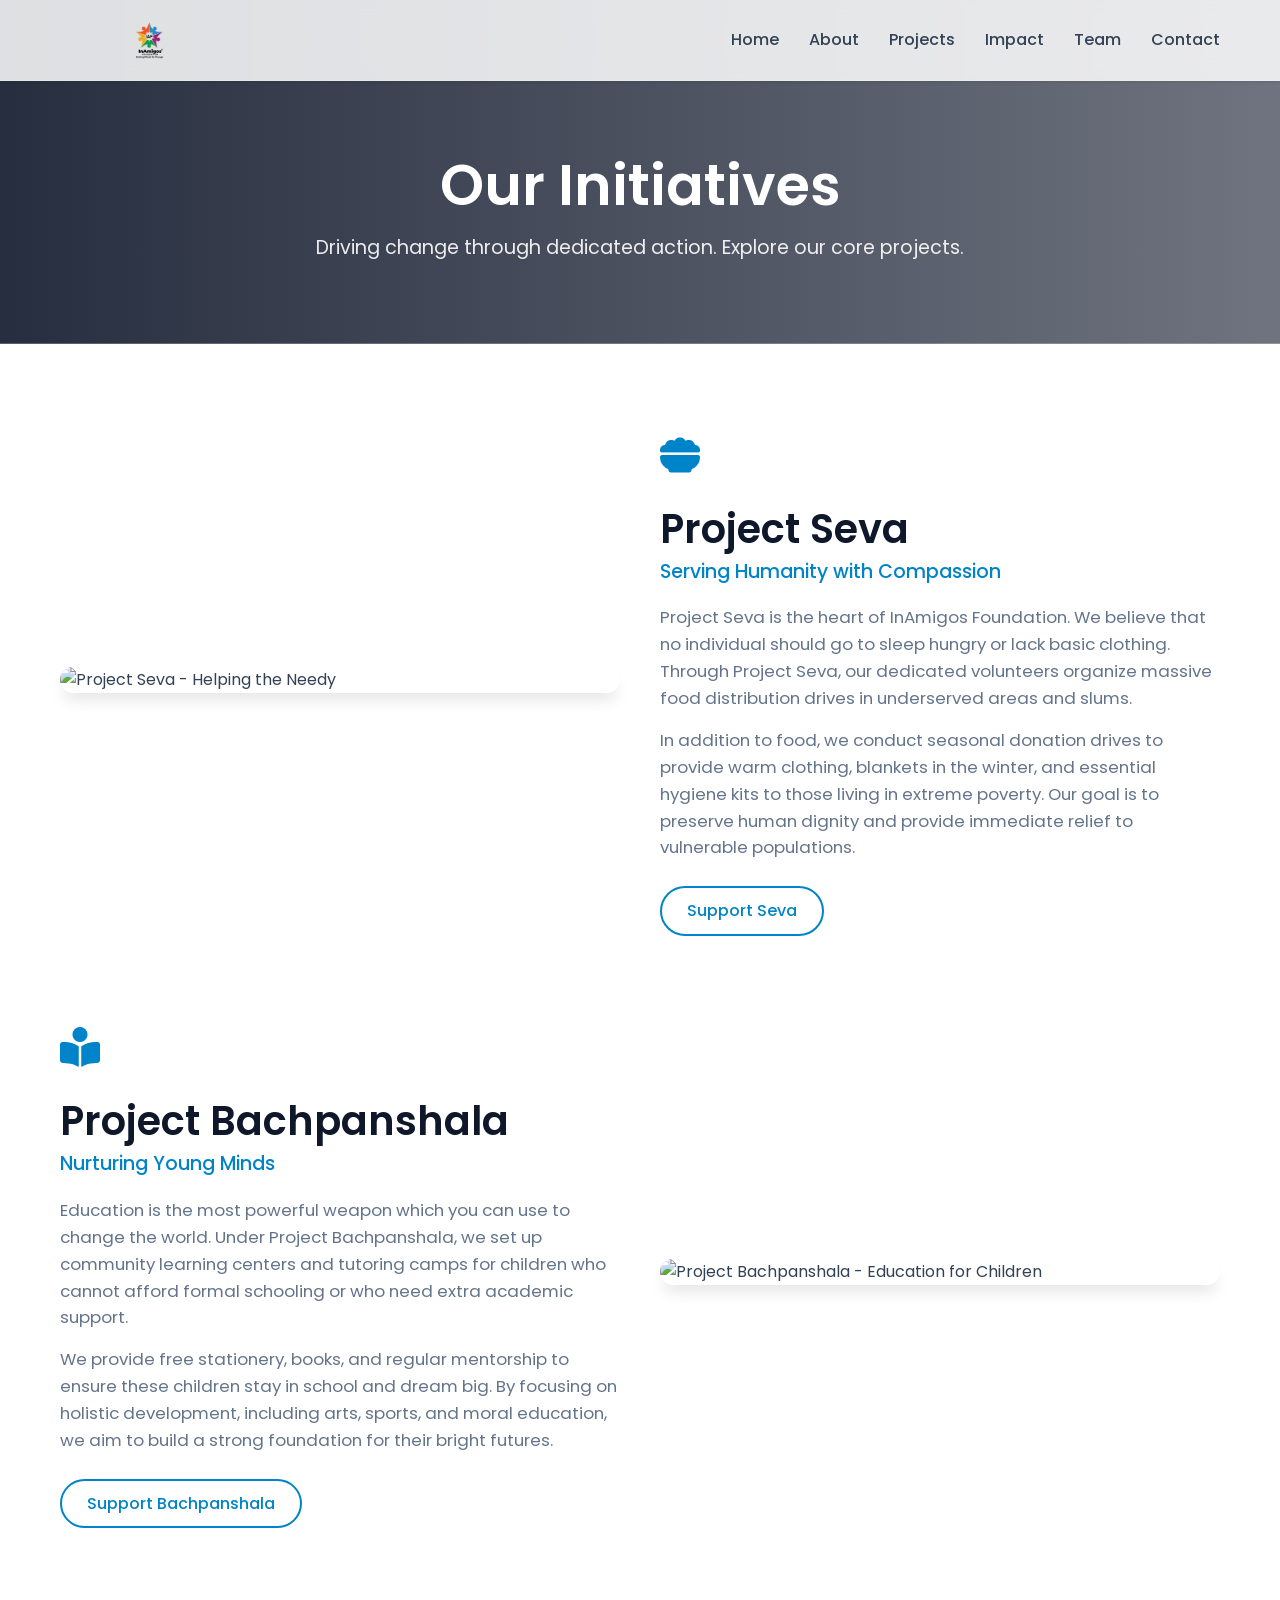
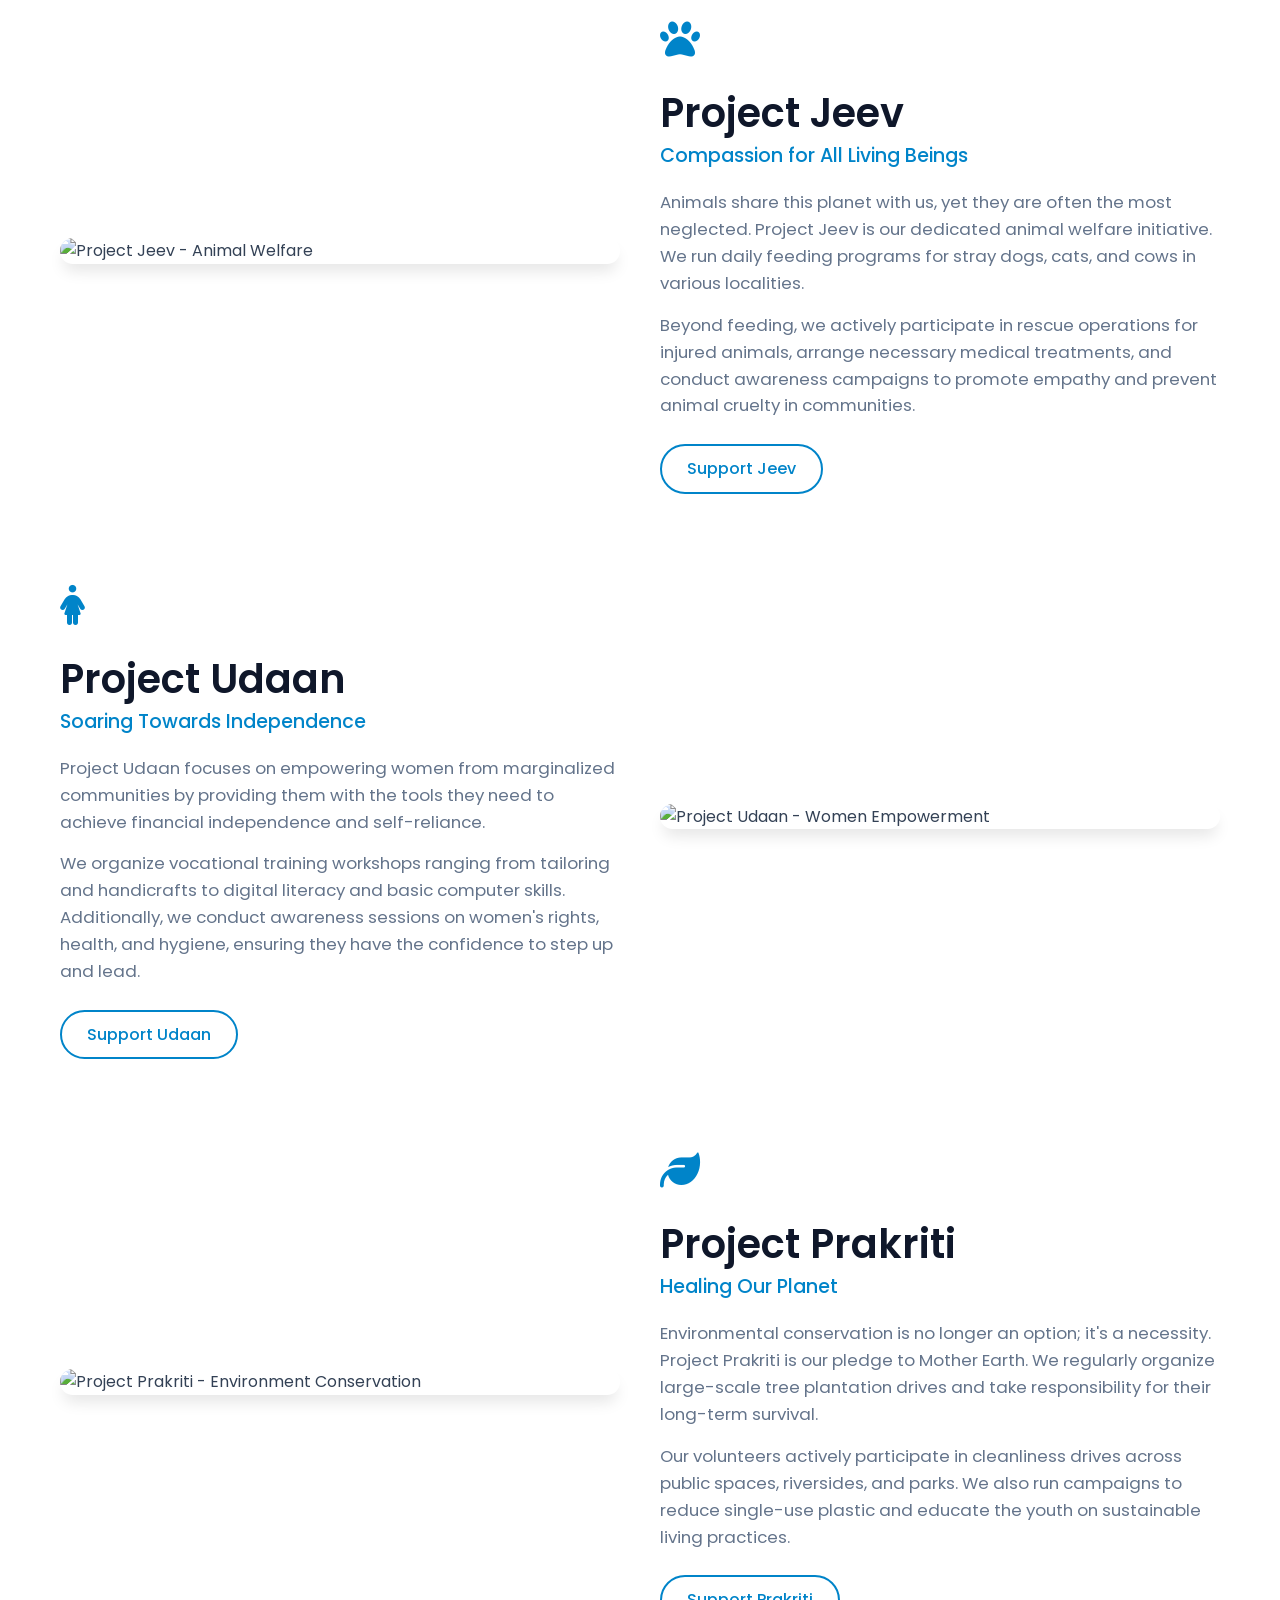
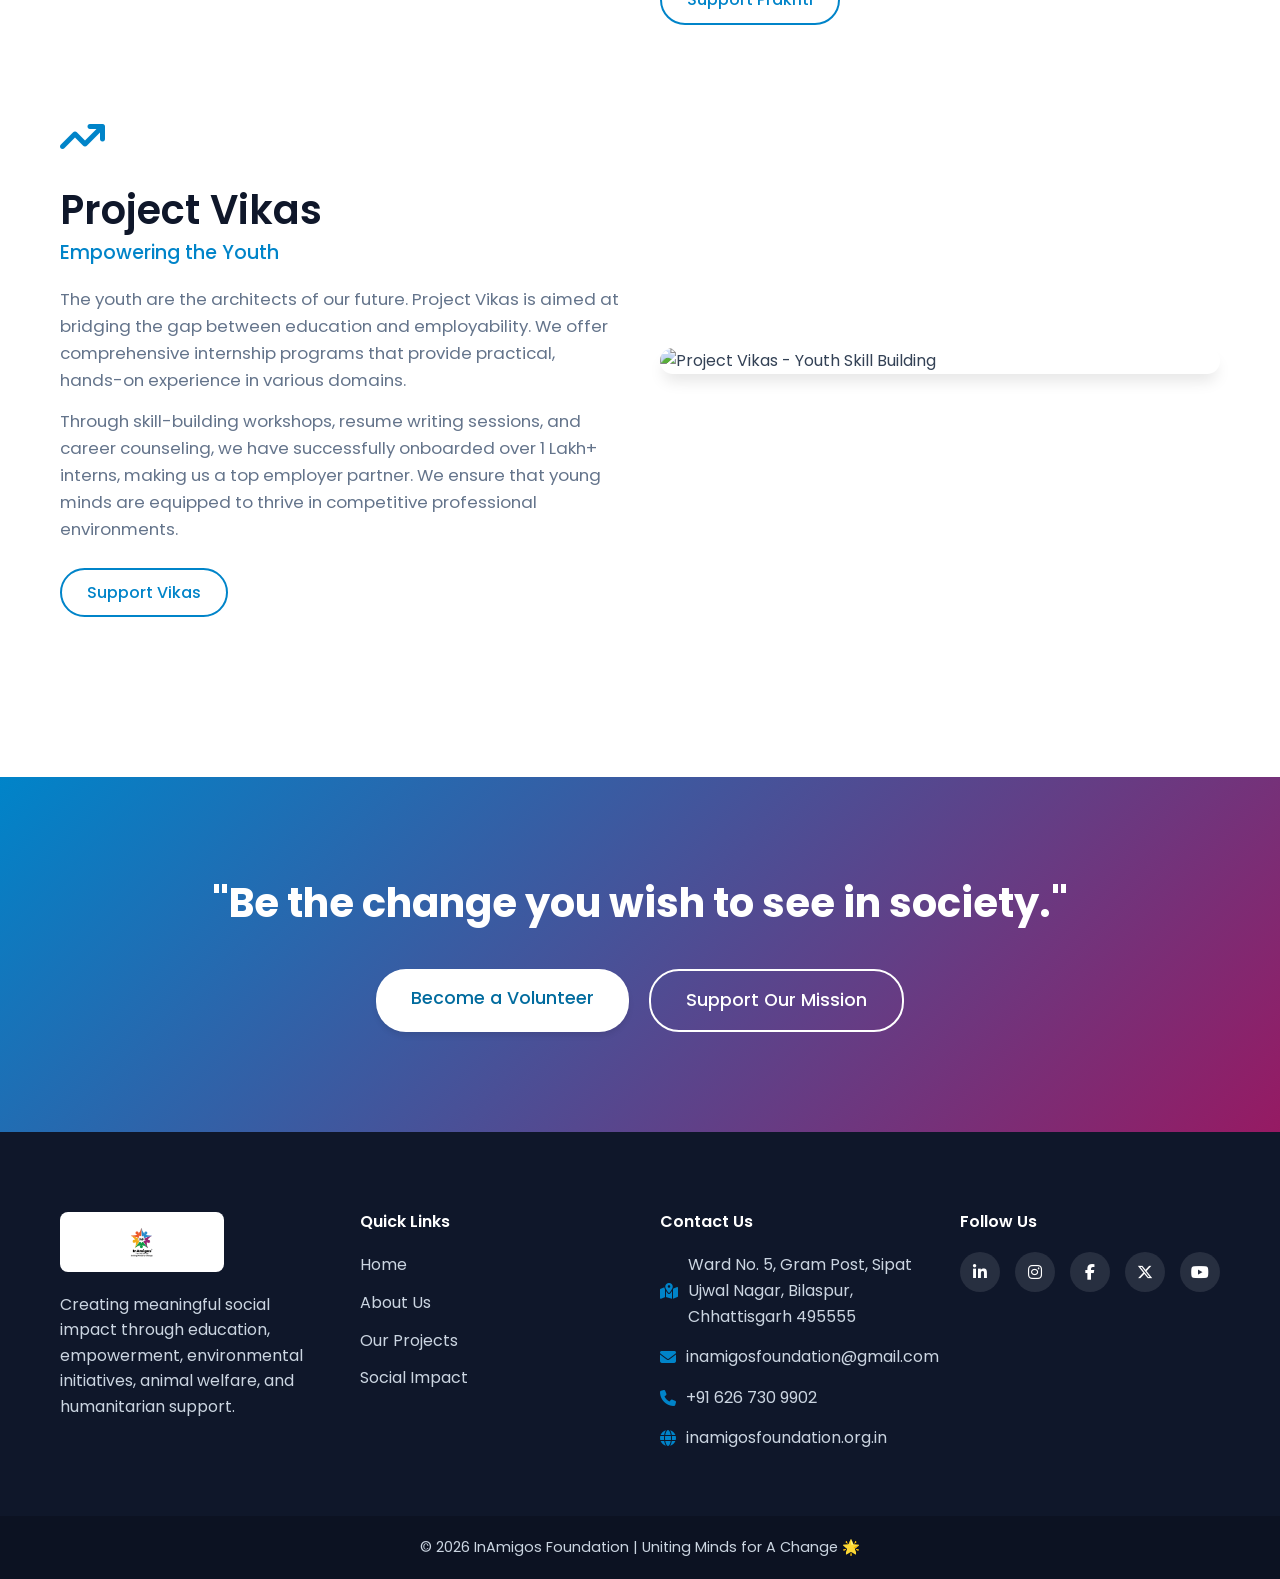
==== project/projects.html @ 37c8bb3f "feat: initialize InAmigos foundation website with homepage and projects structure" ====
<!DOCTYPE html>
<html lang="en">
<head>
    <meta charset="UTF-8">
    <meta name="viewport" content="width=device-width, initial-scale=1.0">
    <meta name="description" content="Detailed information about the initiatives and projects led by InAmigos Foundation.">
    <title>Our Projects | InAmigos Foundation</title>
    
    <!-- Favicon -->
    <link rel="icon" type="image/png" href="favicon.png">
    <link rel="shortcut icon" type="image/png" href="favicon.png">
    
    <!-- Google Fonts: Poppins -->
    <link rel="preconnect" href="https://fonts.googleapis.com">
    <link rel="preconnect" href="https://fonts.gstatic.com" crossorigin>
    <link href="https://fonts.googleapis.com/css2?family=Poppins:wght@300;400;500;600;700&display=swap" rel="stylesheet">
    
    <!-- Font Awesome -->
    <link rel="stylesheet" href="https://cdnjs.cloudflare.com/ajax/libs/font-awesome/6.5.1/css/all.min.css">
    
    <!-- Custom CSS -->
    <link rel="stylesheet" href="style.css">
</head>
<body>

    <!-- 1️⃣ NAVBAR SECTION -->
    <header class="header">
        <div class="container navbar">
            <a href="index.html" class="logo">
                <img src="logo.png" alt="InAmigos Foundation Logo" class="logo-img">
            </a>
            
            <input type="checkbox" id="nav-toggle" class="nav-toggle">
            <label for="nav-toggle" class="nav-toggle-label">
                <span></span>
            </label>

            <nav class="nav-menu">
                <ul class="nav-links">
                    <li><a href="index.html#home">Home</a></li>
                    <li><a href="index.html#about">About</a></li>
                    <li><a href="projects.html" class="active">Projects</a></li>
                    <li><a href="index.html#impact">Impact</a></li>
                    <li><a href="index.html#team">Team</a></li>
                    <li><a href="index.html#contact">Contact</a></li>
                </ul>
            </nav>
        </div>
    </header>

    <!-- PAGE HEADER -->
    <section class="page-header">
        <div class="page-header-overlay"></div>
        <div class="container page-header-content">
            <h1>Our Initiatives</h1>
            <p>Driving change through dedicated action. Explore our core projects.</p>
        </div>
    </section>

    <!-- DETAILED PROJECTS -->
    <section class="detailed-projects section">
        <div class="container">
            
            <!-- Project 1: Seva -->
            <div class="project-detail-row">
                <div class="project-detail-image">
                    <img src="https://images.unsplash.com/photo-1488521787991-ed7bbaae773c?ixlib=rb-4.0.3&auto=format&fit=crop&w=1000&q=80" alt="Project Seva - Helping the Needy">
                </div>
                <div class="project-detail-text">
                    <div class="project-icon"><i class="fa-solid fa-bowl-food"></i></div>
                    <h2>Project Seva</h2>
                    <h4>Serving Humanity with Compassion</h4>
                    <p>Project Seva is the heart of InAmigos Foundation. We believe that no individual should go to sleep hungry or lack basic clothing. Through Project Seva, our dedicated volunteers organize massive food distribution drives in underserved areas and slums.</p>
                    <p>In addition to food, we conduct seasonal donation drives to provide warm clothing, blankets in the winter, and essential hygiene kits to those living in extreme poverty. Our goal is to preserve human dignity and provide immediate relief to vulnerable populations.</p>
                    <a href="index.html#contact" class="btn btn-outline-primary">Support Seva</a>
                </div>
            </div>

            <!-- Project 2: Bachpanshala -->
            <div class="project-detail-row reverse">
                <div class="project-detail-image">
                    <img src="https://images.unsplash.com/photo-1503676260728-1c00da094a0b?ixlib=rb-4.0.3&auto=format&fit=crop&w=1000&q=80" alt="Project Bachpanshala - Education for Children">
                </div>
                <div class="project-detail-text">
                    <div class="project-icon"><i class="fa-solid fa-book-open-reader"></i></div>
                    <h2>Project Bachpanshala</h2>
                    <h4>Nurturing Young Minds</h4>
                    <p>Education is the most powerful weapon which you can use to change the world. Under Project Bachpanshala, we set up community learning centers and tutoring camps for children who cannot afford formal schooling or who need extra academic support.</p>
                    <p>We provide free stationery, books, and regular mentorship to ensure these children stay in school and dream big. By focusing on holistic development, including arts, sports, and moral education, we aim to build a strong foundation for their bright futures.</p>
                    <a href="index.html#contact" class="btn btn-outline-primary">Support Bachpanshala</a>
                </div>
            </div>

            <!-- Project 3: Jeev -->
            <div class="project-detail-row">
                <div class="project-detail-image">
                    <img src="https://images.unsplash.com/photo-1548767797-d8c844163c4c?ixlib=rb-4.0.3&auto=format&fit=crop&w=1000&q=80" alt="Project Jeev - Animal Welfare">
                </div>
                <div class="project-detail-text">
                    <div class="project-icon"><i class="fa-solid fa-paw"></i></div>
                    <h2>Project Jeev</h2>
                    <h4>Compassion for All Living Beings</h4>
                    <p>Animals share this planet with us, yet they are often the most neglected. Project Jeev is our dedicated animal welfare initiative. We run daily feeding programs for stray dogs, cats, and cows in various localities.</p>
                    <p>Beyond feeding, we actively participate in rescue operations for injured animals, arrange necessary medical treatments, and conduct awareness campaigns to promote empathy and prevent animal cruelty in communities.</p>
                    <a href="index.html#contact" class="btn btn-outline-primary">Support Jeev</a>
                </div>
            </div>

            <!-- Project 4: Udaan -->
            <div class="project-detail-row reverse">
                <div class="project-detail-image">
                    <img src="https://images.unsplash.com/photo-1573164713988-8665fc963095?ixlib=rb-4.0.3&auto=format&fit=crop&w=1000&q=80" alt="Project Udaan - Women Empowerment">
                </div>
                <div class="project-detail-text">
                    <div class="project-icon"><i class="fa-solid fa-person-dress"></i></div>
                    <h2>Project Udaan</h2>
                    <h4>Soaring Towards Independence</h4>
                    <p>Project Udaan focuses on empowering women from marginalized communities by providing them with the tools they need to achieve financial independence and self-reliance.</p>
                    <p>We organize vocational training workshops ranging from tailoring and handicrafts to digital literacy and basic computer skills. Additionally, we conduct awareness sessions on women's rights, health, and hygiene, ensuring they have the confidence to step up and lead.</p>
                    <a href="index.html#contact" class="btn btn-outline-primary">Support Udaan</a>
                </div>
            </div>

            <!-- Project 5: Prakriti -->
            <div class="project-detail-row">
                <div class="project-detail-image">
                    <img src="https://images.unsplash.com/photo-1542601906990-b4d3fb778b09?ixlib=rb-4.0.3&auto=format&fit=crop&w=1000&q=80" alt="Project Prakriti - Environment Conservation">
                </div>
                <div class="project-detail-text">
                    <div class="project-icon"><i class="fa-solid fa-leaf"></i></div>
                    <h2>Project Prakriti</h2>
                    <h4>Healing Our Planet</h4>
                    <p>Environmental conservation is no longer an option; it's a necessity. Project Prakriti is our pledge to Mother Earth. We regularly organize large-scale tree plantation drives and take responsibility for their long-term survival.</p>
                    <p>Our volunteers actively participate in cleanliness drives across public spaces, riversides, and parks. We also run campaigns to reduce single-use plastic and educate the youth on sustainable living practices.</p>
                    <a href="index.html#contact" class="btn btn-outline-primary">Support Prakriti</a>
                </div>
            </div>

            <!-- Project 6: Vikas -->
            <div class="project-detail-row reverse">
                <div class="project-detail-image">
                    <img src="https://images.unsplash.com/photo-1522071820081-009f0129c71c?ixlib=rb-4.0.3&auto=format&fit=crop&w=1000&q=80" alt="Project Vikas - Youth Skill Building">
                </div>
                <div class="project-detail-text">
                    <div class="project-icon"><i class="fa-solid fa-arrow-trend-up"></i></div>
                    <h2>Project Vikas</h2>
                    <h4>Empowering the Youth</h4>
                    <p>The youth are the architects of our future. Project Vikas is aimed at bridging the gap between education and employability. We offer comprehensive internship programs that provide practical, hands-on experience in various domains.</p>
                    <p>Through skill-building workshops, resume writing sessions, and career counseling, we have successfully onboarded over 1 Lakh+ interns, making us a top employer partner. We ensure that young minds are equipped to thrive in competitive professional environments.</p>
                    <a href="index.html#contact" class="btn btn-outline-primary">Support Vikas</a>
                </div>
            </div>

        </div>
    </section>

    <!-- 8️⃣ CALL TO ACTION SECTION -->
    <section class="cta section">
        <div class="container cta-content">
            <h2>"Be the change you wish to see in society."</h2>
            <div class="cta-buttons">
                <a href="index.html#contact" class="btn btn-primary btn-large">Become a Volunteer</a>
                <a href="index.html#contact" class="btn btn-outline btn-large">Support Our Mission</a>
            </div>
        </div>
    </section>

    <!-- 9️⃣ FOOTER SECTION -->
    <footer id="contact" class="footer">
        <div class="container footer-grid">
            <div class="footer-about">
                <h3><img src="logo.png" alt="InAmigos Foundation Logo" class="footer-logo-img"></h3>
                <p>Creating meaningful social impact through education, empowerment, environmental initiatives, animal welfare, and humanitarian support.</p>
            </div>
            
            <div class="footer-links">
                <h4>Quick Links</h4>
                <ul>
                    <li><a href="index.html#home">Home</a></li>
                    <li><a href="index.html#about">About Us</a></li>
                    <li><a href="projects.html">Our Projects</a></li>
                    <li><a href="index.html#impact">Social Impact</a></li>
                </ul>
            </div>

            <div class="footer-contact">
                <h4>Contact Us</h4>
                <p><i class="fa-solid fa-map-location-dot"></i> Ward No. 5, Gram Post, Sipat Ujwal Nagar, Bilaspur, Chhattisgarh 495555</p>
                <p><i class="fa-solid fa-envelope"></i> inamigosfoundation@gmail.com</p>
                <p><i class="fa-solid fa-phone"></i> +91 626 730 9902</p>
                <p><i class="fa-solid fa-globe"></i> inamigosfoundation.org.in</p>
            </div>

            <div class="footer-social">
                <h4>Follow Us</h4>
                <div class="social-icons">
                    <a href="https://www.linkedin.com/company/inamigos-foundation" target="_blank" aria-label="LinkedIn"><i class="fa-brands fa-linkedin-in"></i></a>
                    <a href="https://instagram.com/inamigos?utm_medium=copy_link" target="_blank" aria-label="Instagram"><i class="fa-brands fa-instagram"></i></a>
                    <a href="https://www.facebook.com/share/1CeyCkB3uL/" target="_blank" aria-label="Facebook"><i class="fa-brands fa-facebook-f"></i></a>
                    <a href="https://twitter.com/InAmigosF?s=08" target="_blank" aria-label="X (Twitter)"><i class="fa-brands fa-x-twitter"></i></a>
                    <a href="https://youtube.com/@inamigosfoundation?si=lcyRib3x-bScUF5M" target="_blank" aria-label="YouTube"><i class="fa-brands fa-youtube"></i></a>
                </div>
            </div>
        </div>
        <div class="footer-bottom">
            <p>&copy; 2026 InAmigos Foundation | Uniting Minds for A Change 🌟</p>
        </div>
    </footer>

</body>
</html>
---- project/style.css ----
/* =========================================
   VARIABLES & GLOBAL STYLES
   ========================================= */
:root {
    /* Logo Colors */
    --logo-red: #E33238;
    --logo-orange: #F18721;
    --logo-yellow: #F1BA1B;
    --logo-green: #009E4D;
    --logo-blue: #0084C9;
    --logo-purple: #961A63;

    --primary-color: var(--logo-blue);
    --primary-dark: #006b9e;
    --secondary-color: var(--logo-orange);
    --secondary-dark: #d67015;
    
    --dark-bg: #0f172a;
    --light-bg: #f8fafc;
    --text-main: #334155;
    --text-light: #64748b;
    --white: #ffffff;
    
    /* Colorful gradient representing the logo star */
    --gradient-primary: linear-gradient(135deg, var(--logo-red) 0%, var(--logo-orange) 20%, var(--logo-yellow) 40%, var(--logo-green) 60%, var(--logo-blue) 80%, var(--logo-purple) 100%);
    --gradient-cta: linear-gradient(135deg, var(--logo-blue) 0%, var(--logo-purple) 100%);
    --gradient-overlay: linear-gradient(to right, rgba(15, 23, 42, 0.9), rgba(15, 23, 42, 0.6));
    
    --shadow-sm: 0 1px 3px rgba(0,0,0,0.1);
    --shadow-md: 0 4px 6px -1px rgba(0,0,0,0.1);
    --shadow-lg: 0 10px 15px -3px rgba(0,0,0,0.1);
    --shadow-hover: 0 20px 25px -5px rgba(0,0,0,0.1), 0 10px 10px -5px rgba(0,0,0,0.04);
    
    --glass-bg: rgba(255, 255, 255, 0.85);
    --glass-border: rgba(255, 255, 255, 0.18);
    
    --transition: all 0.3s cubic-bezier(0.4, 0, 0.2, 1);
    
    --border-radius-sm: 8px;
    --border-radius-md: 12px;
    --border-radius-lg: 20px;
}

html {
    scroll-behavior: smooth;
    font-size: 16px;
    scroll-padding-top: 80px;
}

* {
    margin: 0;
    padding: 0;
    box-sizing: border-box;
}

body {
    font-family: 'Poppins', sans-serif;
    color: var(--text-main);
    line-height: 1.6;
    background-color: var(--white);
    overflow-x: hidden;
}

a {
    text-decoration: none;
    color: inherit;
}

ul {
    list-style: none;
}

.container {
    width: 100%;
    max-width: 1200px;
    margin: 0 auto;
    padding: 0 20px;
}

.section {
    padding: 80px 0;
}

.bg-light {
    background-color: var(--light-bg);
}

/* Typography */
h1, h2, h3, h4, h5, h6 {
    font-weight: 600;
    color: var(--dark-bg);
    line-height: 1.3;
}

.section-header {
    text-align: center;
    margin-bottom: 50px;
}

.section-header h2 {
    font-size: 2.5rem;
    margin-bottom: 15px;
    color: var(--dark-bg);
}

.divider {
    height: 4px;
    width: 80px;
    background: var(--gradient-primary);
    margin: 0 auto;
    border-radius: 4px;
}

.icon-primary {
    color: var(--primary-color);
}

/* =========================================
   BUTTONS
   ========================================= */
.btn {
    display: inline-block;
    padding: 12px 28px;
    border-radius: 30px;
    font-weight: 500;
    text-align: center;
    transition: var(--transition);
    cursor: pointer;
    border: none;
}

.btn-large {
    padding: 15px 35px;
    font-size: 1.1rem;
}

.btn-primary {
    background: var(--gradient-primary);
    color: var(--white);
    box-shadow: var(--shadow-md);
}

.btn-primary:hover {
    transform: translateY(-3px);
    box-shadow: var(--shadow-lg);
    color: var(--white);
}

.btn-secondary {
    background: var(--secondary-color);
    color: var(--white);
    box-shadow: var(--shadow-md);
}

.btn-secondary:hover {
    background: var(--secondary-dark);
    transform: translateY(-3px);
    box-shadow: var(--shadow-lg);
}

.btn-outline {
    background: transparent;
    border: 2px solid var(--white);
    color: var(--white);
}

.btn-outline:hover {
    background: var(--white);
    color: var(--primary-color);
}

/* =========================================
   1️⃣ NAVBAR
   ========================================= */
.header {
    position: fixed;
    top: 0;
    left: 0;
    width: 100%;
    z-index: 1000;
    background: var(--glass-bg);
    backdrop-filter: blur(10px);
    -webkit-backdrop-filter: blur(10px);
    border-bottom: 1px solid var(--glass-border);
    box-shadow: var(--shadow-sm);
    transition: var(--transition);
}

.navbar {
    display: flex;
    justify-content: space-between;
    align-items: center;
    height: 80px;
}

.logo {
    display: flex;
    align-items: center;
}

.logo-img {
    height: 50px;
    width: auto;
    object-fit: contain;
}

.footer-logo-img {
    height: 60px;
    width: auto;
    object-fit: contain;
    background-color: var(--white);
    padding: 10px;
    border-radius: var(--border-radius-sm);
}

.nav-toggle {
    display: none;
}

.nav-toggle-label {
    display: none;
    cursor: pointer;
}

.nav-menu {
    display: block;
}

.nav-links {
    display: flex;
    gap: 30px;
}

.nav-links li a {
    font-weight: 500;
    color: var(--text-main);
    position: relative;
    padding: 5px 0;
    transition: var(--transition);
}

.nav-links li a::after {
    content: '';
    position: absolute;
    width: 0;
    height: 2px;
    bottom: 0;
    left: 0;
    background: var(--primary-color);
    transition: var(--transition);
}

.nav-links li a:hover {
    color: var(--primary-color);
}

.nav-links li a:hover::after {
    width: 100%;
}

/* =========================================
   2️⃣ HERO SECTION
   ========================================= */
.hero {
    position: relative;
    min-height: 100vh;
    display: flex;
    align-items: center;
    background-image: url('https://images.unsplash.com/photo-1469571486292-0ba58a3f068b?ixlib=rb-4.0.3&auto=format&fit=crop&w=2000&q=80');
    background-size: cover;
    background-position: center;
    background-attachment: fixed;
    padding-top: 80px;
}

.hero-overlay {
    position: absolute;
    top: 0;
    left: 0;
    width: 100%;
    height: 100%;
    background: var(--gradient-overlay);
}

.hero-content {
    position: relative;
    z-index: 10;
    color: var(--white);
    max-width: 800px;
}

.hero-title {
    font-size: 4rem;
    font-weight: 700;
    color: var(--white);
    margin-bottom: 20px;
    animation: fadeInUp 1s ease;
}

.hero-subtitle {
    font-size: 1.25rem;
    font-weight: 300;
    margin-bottom: 40px;
    opacity: 0.9;
    animation: fadeInUp 1s ease 0.2s;
    animation-fill-mode: both;
}

.hero-buttons {
    display: flex;
    gap: 20px;
    animation: fadeInUp 1s ease 0.4s;
    animation-fill-mode: both;
}

@keyframes fadeInUp {
    from {
        opacity: 0;
        transform: translateY(30px);
    }
    to {
        opacity: 1;
        transform: translateY(0);
    }
}

/* =========================================
   3️⃣ ABOUT SECTION
   ========================================= */
.about-text {
    text-align: center;
    font-size: 1.15rem;
    max-width: 800px;
    margin: 0 auto 50px;
    color: var(--text-light);
}

.about-grid {
    display: grid;
    grid-template-columns: repeat(auto-fit, minmax(300px, 1fr));
    gap: 20px;
    margin-bottom: 50px;
}

.info-card {
    background: var(--white);
    padding: 20px;
    border-radius: var(--border-radius-md);
    box-shadow: var(--shadow-md);
    display: flex;
    align-items: center;
    gap: 15px;
    transition: var(--transition);
    border: 1px solid rgba(0,0,0,0.05);
}

.info-card:hover {
    transform: translateY(-5px);
    box-shadow: var(--shadow-lg);
    border-color: var(--primary-color);
}

.info-card i {
    font-size: 1.5rem;
    color: var(--primary-color);
    background: rgba(14, 165, 233, 0.1);
    padding: 15px;
    border-radius: 50%;
}

.info-card span {
    font-weight: 500;
    color: var(--dark-bg);
}

.about-action {
    text-align: center;
}

/* =========================================
   4️⃣ PROJECTS SECTION
   ========================================= */
.projects-grid {
    display: grid;
    grid-template-columns: repeat(auto-fit, minmax(320px, 1fr));
    gap: 30px;
}

.project-card {
    background: var(--white);
    border-radius: var(--border-radius-lg);
    overflow: hidden;
    box-shadow: var(--shadow-md);
    transition: var(--transition);
}

.project-card:hover {
    transform: translateY(-10px);
    box-shadow: var(--shadow-hover);
}

.project-img {
    height: 200px;
    background-size: cover;
    background-position: center;
    transition: transform 0.5s ease;
}

.project-card:hover .project-img {
    transform: scale(1.05);
}

.project-content {
    padding: 25px;
    position: relative;
    background: var(--white);
    z-index: 2;
}

.project-content h3 {
    display: flex;
    align-items: center;
    gap: 10px;
    margin-bottom: 15px;
    font-size: 1.4rem;
}

.project-content p {
    color: var(--text-light);
}

/* =========================================
   PROJECTS DETAILED PAGE STYLES
   ========================================= */
.page-header {
    background: var(--gradient-overlay), url('https://images.unsplash.com/photo-1593113514676-59008ac5049b?ixlib=rb-4.0.3&auto=format&fit=crop&w=2000&q=80');
    background-size: cover;
    background-position: center;
    padding: 150px 0 80px;
    text-align: center;
    color: var(--white);
    position: relative;
}

.page-header h1 {
    font-size: 3.5rem;
    color: var(--white);
    margin-bottom: 10px;
}

.page-header p {
    font-size: 1.2rem;
    opacity: 0.9;
}

.project-detail-row {
    display: flex;
    flex-wrap: wrap;
    align-items: center;
    gap: 40px;
    margin-bottom: 80px;
}

.project-detail-row.reverse {
    flex-direction: row-reverse;
}

.project-detail-image {
    flex: 1;
    min-width: 300px;
    border-radius: var(--border-radius-lg);
    overflow: hidden;
    box-shadow: var(--shadow-lg);
}

.project-detail-image img {
    width: 100%;
    height: 100%;
    object-fit: cover;
    display: block;
    transition: transform 0.5s ease;
}

.project-detail-image:hover img {
    transform: scale(1.05);
}

.project-detail-text {
    flex: 1;
    min-width: 300px;
}

.project-detail-text .project-icon {
    font-size: 2.5rem;
    color: var(--primary-color);
    margin-bottom: 15px;
}

.project-detail-text h2 {
    font-size: 2.5rem;
    margin-bottom: 5px;
    color: var(--dark-bg);
}

.project-detail-text h4 {
    font-size: 1.2rem;
    color: var(--primary-color);
    margin-bottom: 20px;
    font-weight: 500;
}

.project-detail-text p {
    margin-bottom: 15px;
    color: var(--text-light);
    font-size: 1.05rem;
}

.btn-outline-primary {
    display: inline-block;
    padding: 10px 25px;
    border-radius: 30px;
    border: 2px solid var(--primary-color);
    color: var(--primary-color);
    font-weight: 500;
    transition: var(--transition);
    margin-top: 10px;
}

.btn-outline-primary:hover {
    background: var(--primary-color);
    color: var(--white);
}

@media (max-width: 768px) {
    .project-detail-row,
    .project-detail-row.reverse {
        flex-direction: column;
    }
}
/* =========================================
   5️⃣ SOCIAL IMPACT SECTION
   ========================================= */
.impact {
    background: linear-gradient(135deg, rgba(15, 23, 42, 0.95), rgba(15, 23, 42, 0.98)), url('https://images.unsplash.com/photo-1593113514676-59008ac5049b?ixlib=rb-4.0.3&auto=format&fit=crop&w=2000&q=80');
    background-size: cover;
    background-attachment: fixed;
    color: var(--white);
}

.impact .section-header h2 {
    color: var(--white);
}

.impact-grid {
    display: grid;
    grid-template-columns: repeat(auto-fit, minmax(200px, 1fr));
    gap: 30px;
}

.stat-card {
    background: rgba(255, 255, 255, 0.05);
    backdrop-filter: blur(10px);
    -webkit-backdrop-filter: blur(10px);
    border: 1px solid rgba(255, 255, 255, 0.1);
    padding: 40px 20px;
    border-radius: var(--border-radius-lg);
    text-align: center;
    transition: var(--transition);
}

.stat-card:hover {
    transform: translateY(-10px);
    background: rgba(255, 255, 255, 0.1);
}

.stat-card i {
    font-size: 3rem;
    color: var(--primary-color);
    margin-bottom: 20px;
}

.stat-card h3 {
    font-size: 1.25rem;
    color: var(--white);
    margin-bottom: 10px;
}

.stat-card p {
    font-size: 1.1rem;
    color: #cbd5e1;
}

/* =========================================
   6️⃣ GALLERY SECTION
   ========================================= */
.gallery-grid {
    display: grid;
    grid-template-columns: repeat(auto-fit, minmax(250px, 1fr));
    grid-auto-rows: 250px;
    gap: 20px;
}

/* Make some items span more rows/cols for masonry-like effect */
.gallery-item:nth-child(1) {
    grid-column: span 2;
    grid-row: span 2;
}

@media (max-width: 768px) {
    .gallery-item:nth-child(1) {
        grid-column: span 1;
        grid-row: span 1;
    }
}

.gallery-item {
    position: relative;
    border-radius: var(--border-radius-md);
    overflow: hidden;
    box-shadow: var(--shadow-md);
    cursor: pointer;
}

.gallery-item img {
    width: 100%;
    height: 100%;
    object-fit: cover;
    transition: transform 0.5s ease;
}

.gallery-item:hover img {
    transform: scale(1.1);
}

.gallery-overlay {
    position: absolute;
    bottom: 0;
    left: 0;
    width: 100%;
    padding: 30px 20px 20px;
    background: linear-gradient(to top, rgba(0,0,0,0.8), transparent);
    color: var(--white);
    opacity: 0;
    transform: translateY(20px);
    transition: var(--transition);
}

.gallery-item:hover .gallery-overlay {
    opacity: 1;
    transform: translateY(0);
}

.gallery-overlay span {
    font-weight: 600;
    font-size: 1.1rem;
}

/* =========================================
   7️⃣ TEAM SECTION
   ========================================= */
.team-grid {
    display: grid;
    grid-template-columns: repeat(auto-fit, minmax(250px, 1fr));
    gap: 40px;
}

.team-card {
    background: var(--white);
    border-radius: var(--border-radius-lg);
    padding: 30px 20px;
    text-align: center;
    box-shadow: var(--shadow-md);
    transition: var(--transition);
    border: 1px solid rgba(0,0,0,0.05);
}

.team-card:hover {
    transform: translateY(-10px);
    box-shadow: var(--shadow-hover);
    border-color: var(--primary-color);
}

.team-img {
    width: 120px;
    height: 120px;
    border-radius: 50%;
    object-fit: cover;
    margin: 0 auto 20px;
    border: 4px solid var(--light-bg);
    box-shadow: var(--shadow-md);
    transition: var(--transition);
}

.team-card:hover .team-img {
    border-color: var(--primary-color);
}

.team-info h3 {
    font-size: 1.25rem;
    margin-bottom: 5px;
}

.team-info .role {
    color: var(--primary-color);
    font-weight: 500;
    margin-bottom: 15px;
}

.team-social {
    display: flex;
    justify-content: center;
    gap: 15px;
}

.team-social a {
    color: var(--text-light);
    font-size: 1.2rem;
    transition: var(--transition);
}

.team-social a:hover {
    color: var(--primary-color);
    transform: translateY(-3px);
}

/* =========================================
   8️⃣ CALL TO ACTION SECTION
   ========================================= */
.cta {
    background: var(--gradient-cta);
    text-align: center;
    padding: 100px 0;
}

.cta-content h2 {
    color: var(--white);
    font-size: 2.5rem;
    margin-bottom: 40px;
    font-weight: 700;
}

.cta-buttons {
    display: flex;
    justify-content: center;
    gap: 20px;
    flex-wrap: wrap;
}

.cta .btn-primary {
    background: var(--white);
    color: var(--primary-dark);
}

.cta .btn-primary:hover {
    background: var(--light-bg);
    box-shadow: var(--shadow-hover);
}

/* =========================================
   9️⃣ FOOTER SECTION
   ========================================= */
.footer {
    background: var(--dark-bg);
    color: #cbd5e1;
    padding-top: 80px;
}

.footer-grid {
    display: grid;
    grid-template-columns: repeat(auto-fit, minmax(250px, 1fr));
    gap: 40px;
    margin-bottom: 50px;
}

.footer h3, .footer h4 {
    color: var(--white);
    margin-bottom: 20px;
}

.footer-about h3 {
    display: flex;
    align-items: center;
    gap: 10px;
    color: var(--primary-color);
}

.footer-links ul li {
    margin-bottom: 12px;
}

.footer-links a {
    transition: var(--transition);
}

.footer-links a:hover {
    color: var(--primary-color);
    padding-left: 5px;
}

.footer-contact p {
    margin-bottom: 15px;
    display: flex;
    align-items: center;
    gap: 10px;
}

.footer-contact i {
    color: var(--primary-color);
}

.social-icons {
    display: flex;
    gap: 15px;
}

.social-icons a {
    display: inline-flex;
    align-items: center;
    justify-content: center;
    width: 40px;
    height: 40px;
    background: rgba(255, 255, 255, 0.1);
    border-radius: 50%;
    color: var(--white);
    transition: var(--transition);
}

.social-icons a:hover {
    background: var(--primary-color);
    transform: translateY(-3px);
}

.footer-bottom {
    background: rgba(0, 0, 0, 0.2);
    padding: 20px 0;
    text-align: center;
    font-size: 0.9rem;
}

/* =========================================
   RESPONSIVE DESIGN (Media Queries)
   ========================================= */
@media (max-width: 992px) {
    .hero-title {
        font-size: 3rem;
    }
}

@media (max-width: 768px) {
    /* Navbar Mobile */
    .nav-toggle-label {
        display: flex;
        align-items: center;
        width: 30px;
        height: 30px;
        position: relative;
        z-index: 1001;
    }
    
    .nav-toggle-label span,
    .nav-toggle-label span::before,
    .nav-toggle-label span::after {
        display: block;
        background: var(--primary-color);
        height: 3px;
        width: 100%;
        border-radius: 2px;
        position: absolute;
        transition: var(--transition);
    }
    
    .nav-toggle-label span::before {
        content: '';
        top: -8px;
    }
    
    .nav-toggle-label span::after {
        content: '';
        bottom: -8px;
    }
    
    .nav-menu {
        position: absolute;
        top: 100%;
        left: 0;
        width: 100%;
        background: var(--white);
        box-shadow: var(--shadow-md);
        transform: scaleY(0);
        transform-origin: top;
        transition: transform 0.3s ease;
        padding: 0;
    }
    
    .nav-links {
        flex-direction: column;
        gap: 0;
        padding: 20px 0;
    }
    
    .nav-links li {
        text-align: center;
    }
    
    .nav-links li a {
        display: block;
        padding: 15px;
        font-size: 1.1rem;
    }
    
    .nav-toggle:checked ~ .nav-menu {
        transform: scaleY(1);
    }
    
    .nav-toggle:checked ~ .nav-toggle-label span {
        background: transparent;
    }
    
    .nav-toggle:checked ~ .nav-toggle-label span::before {
        transform: rotate(45deg);
        top: 0;
    }
    
    .nav-toggle:checked ~ .nav-toggle-label span::after {
        transform: rotate(-45deg);
        bottom: 0;
    }

    /* Sections Mobile */
    .hero-title {
        font-size: 2.5rem;
    }
    
    .hero-buttons {
        flex-direction: column;
    }
    
    .section-header h2 {
        font-size: 2rem;
    }
    
    .cta-content h2 {
        font-size: 2rem;
    }
    
    .cta-buttons {
        flex-direction: column;
    }
}
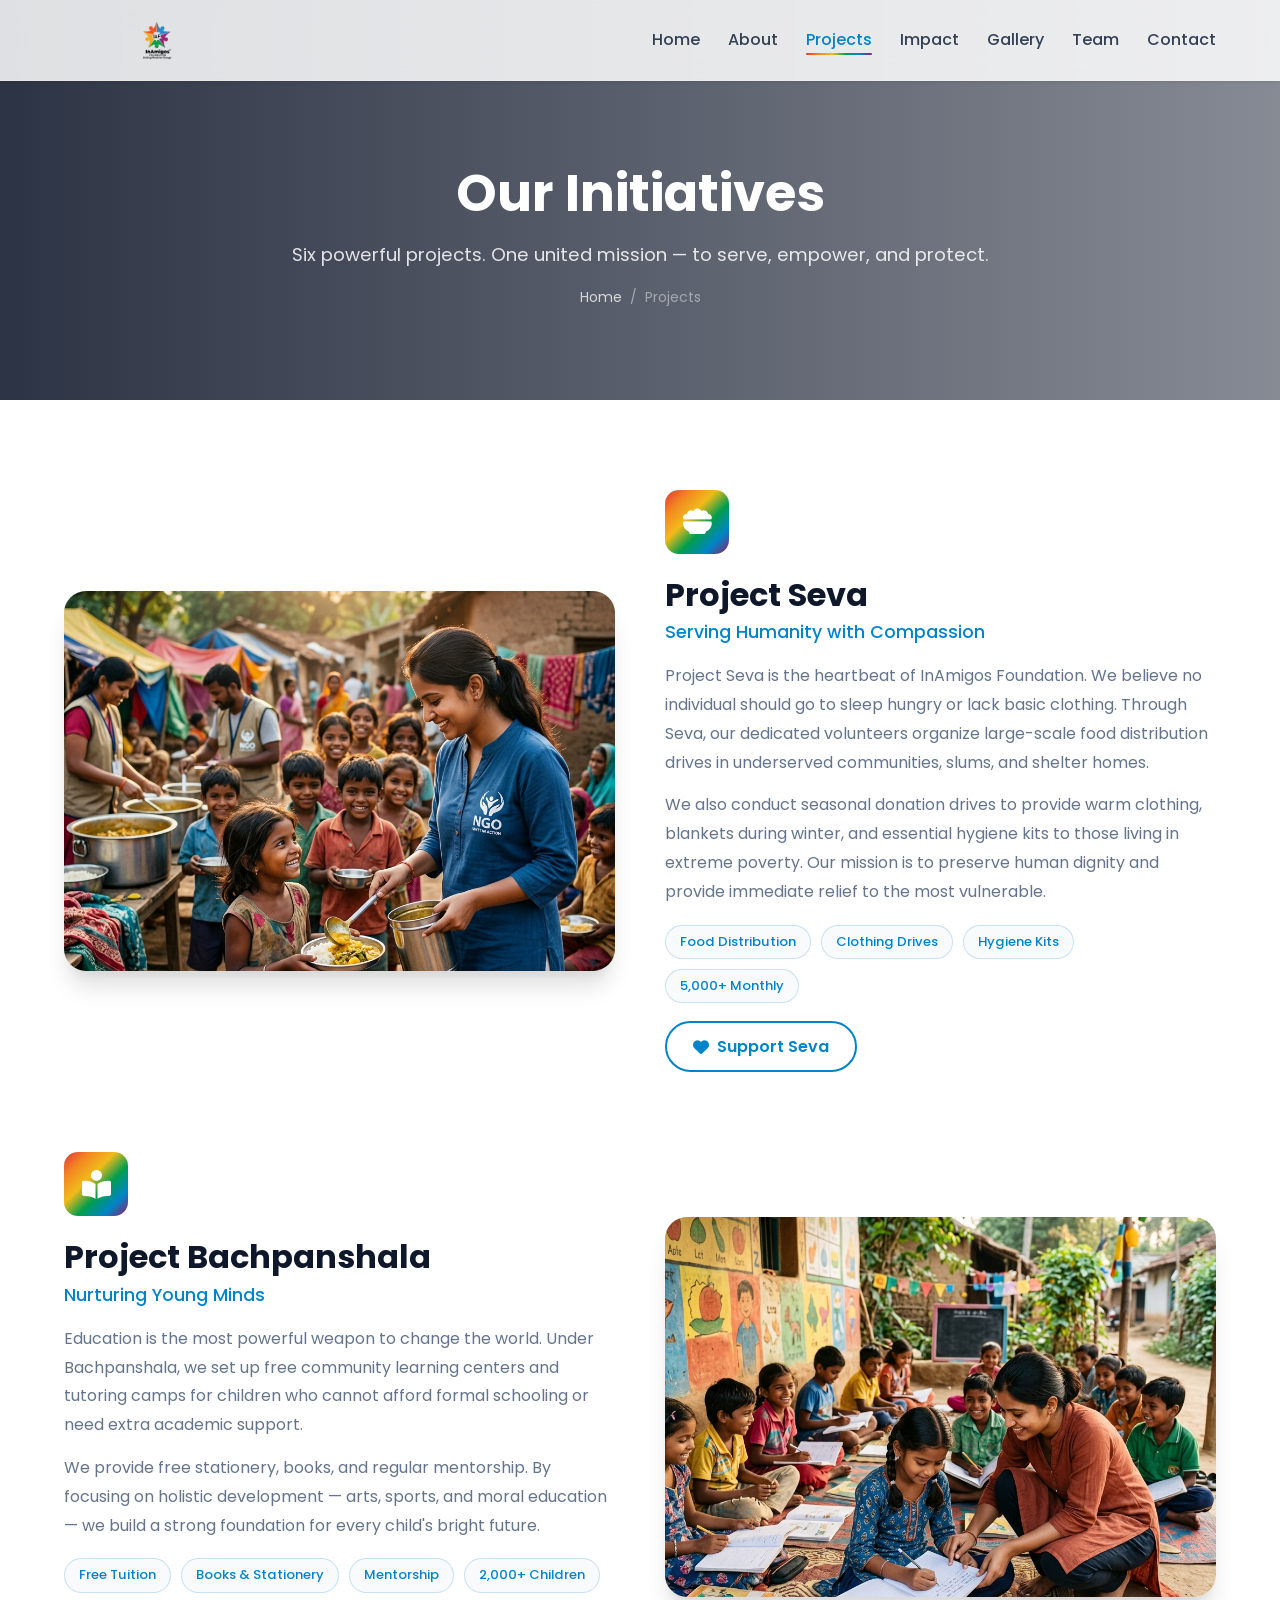
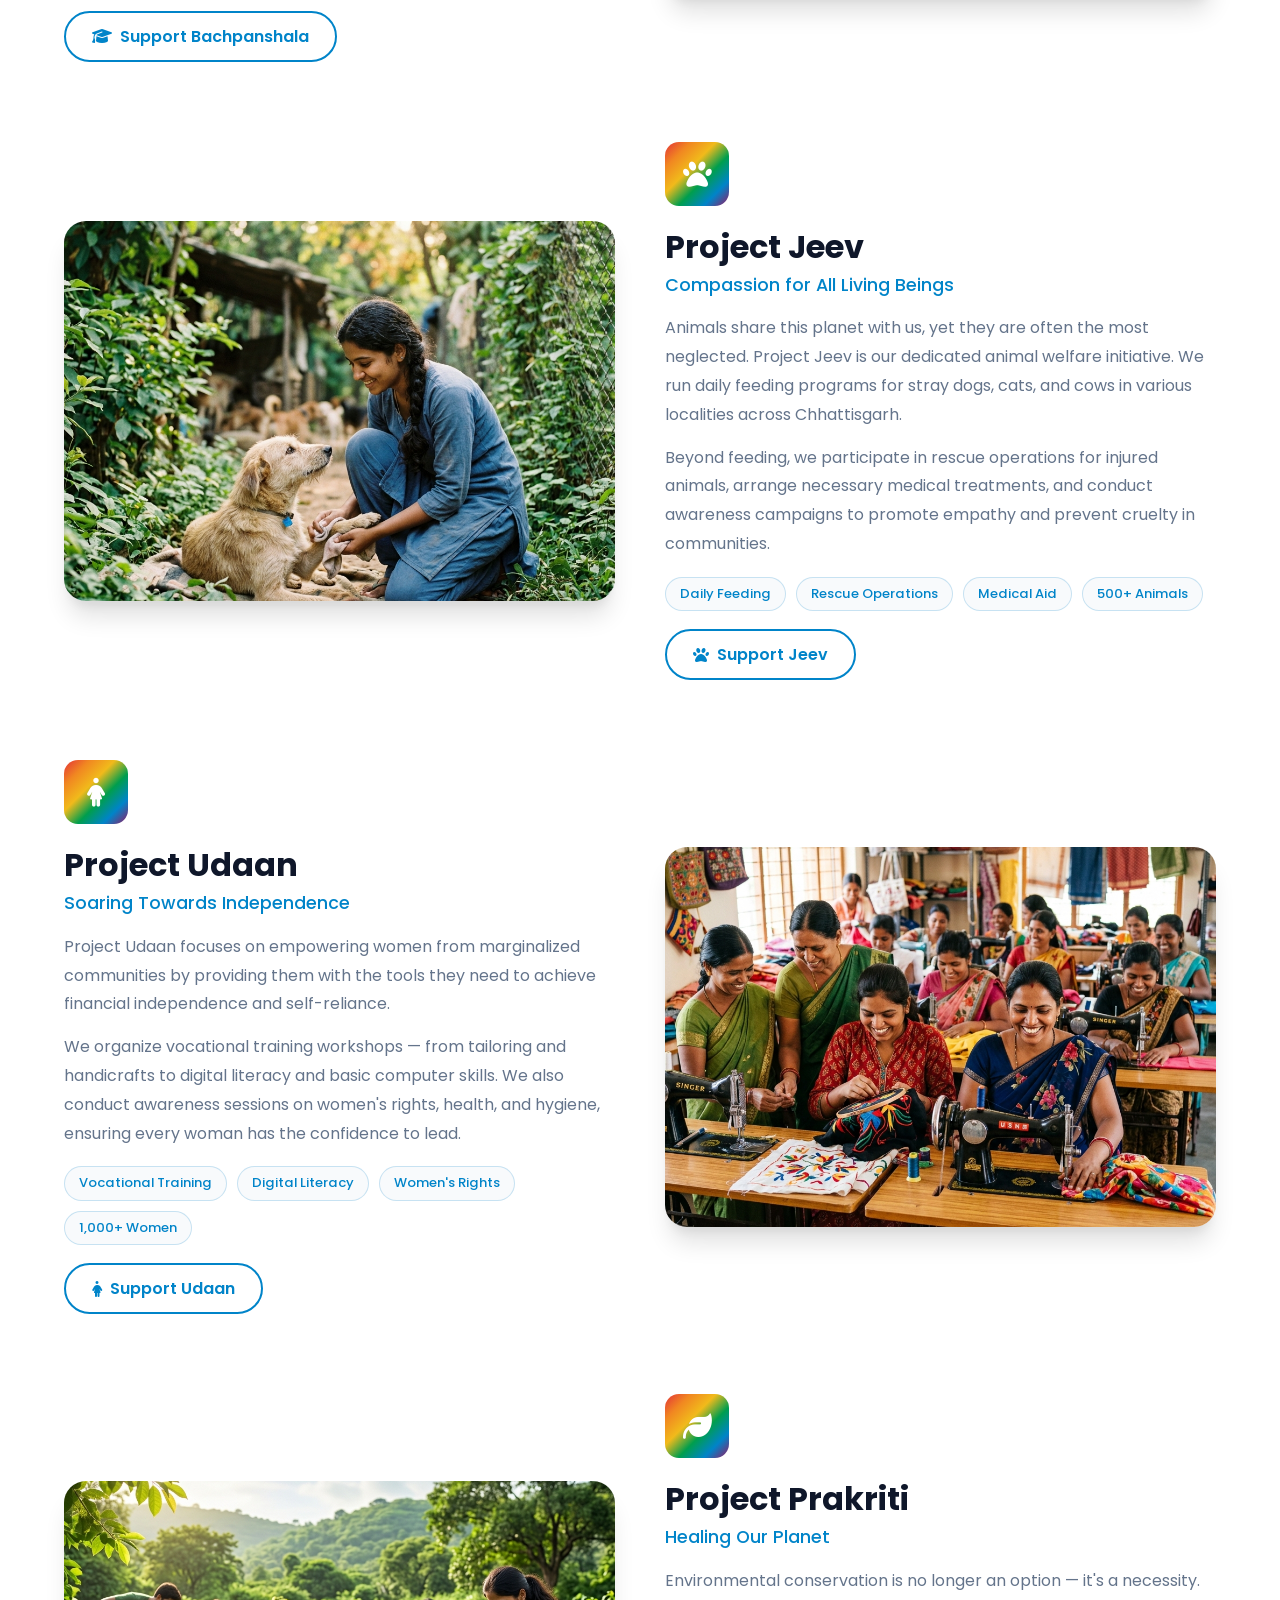
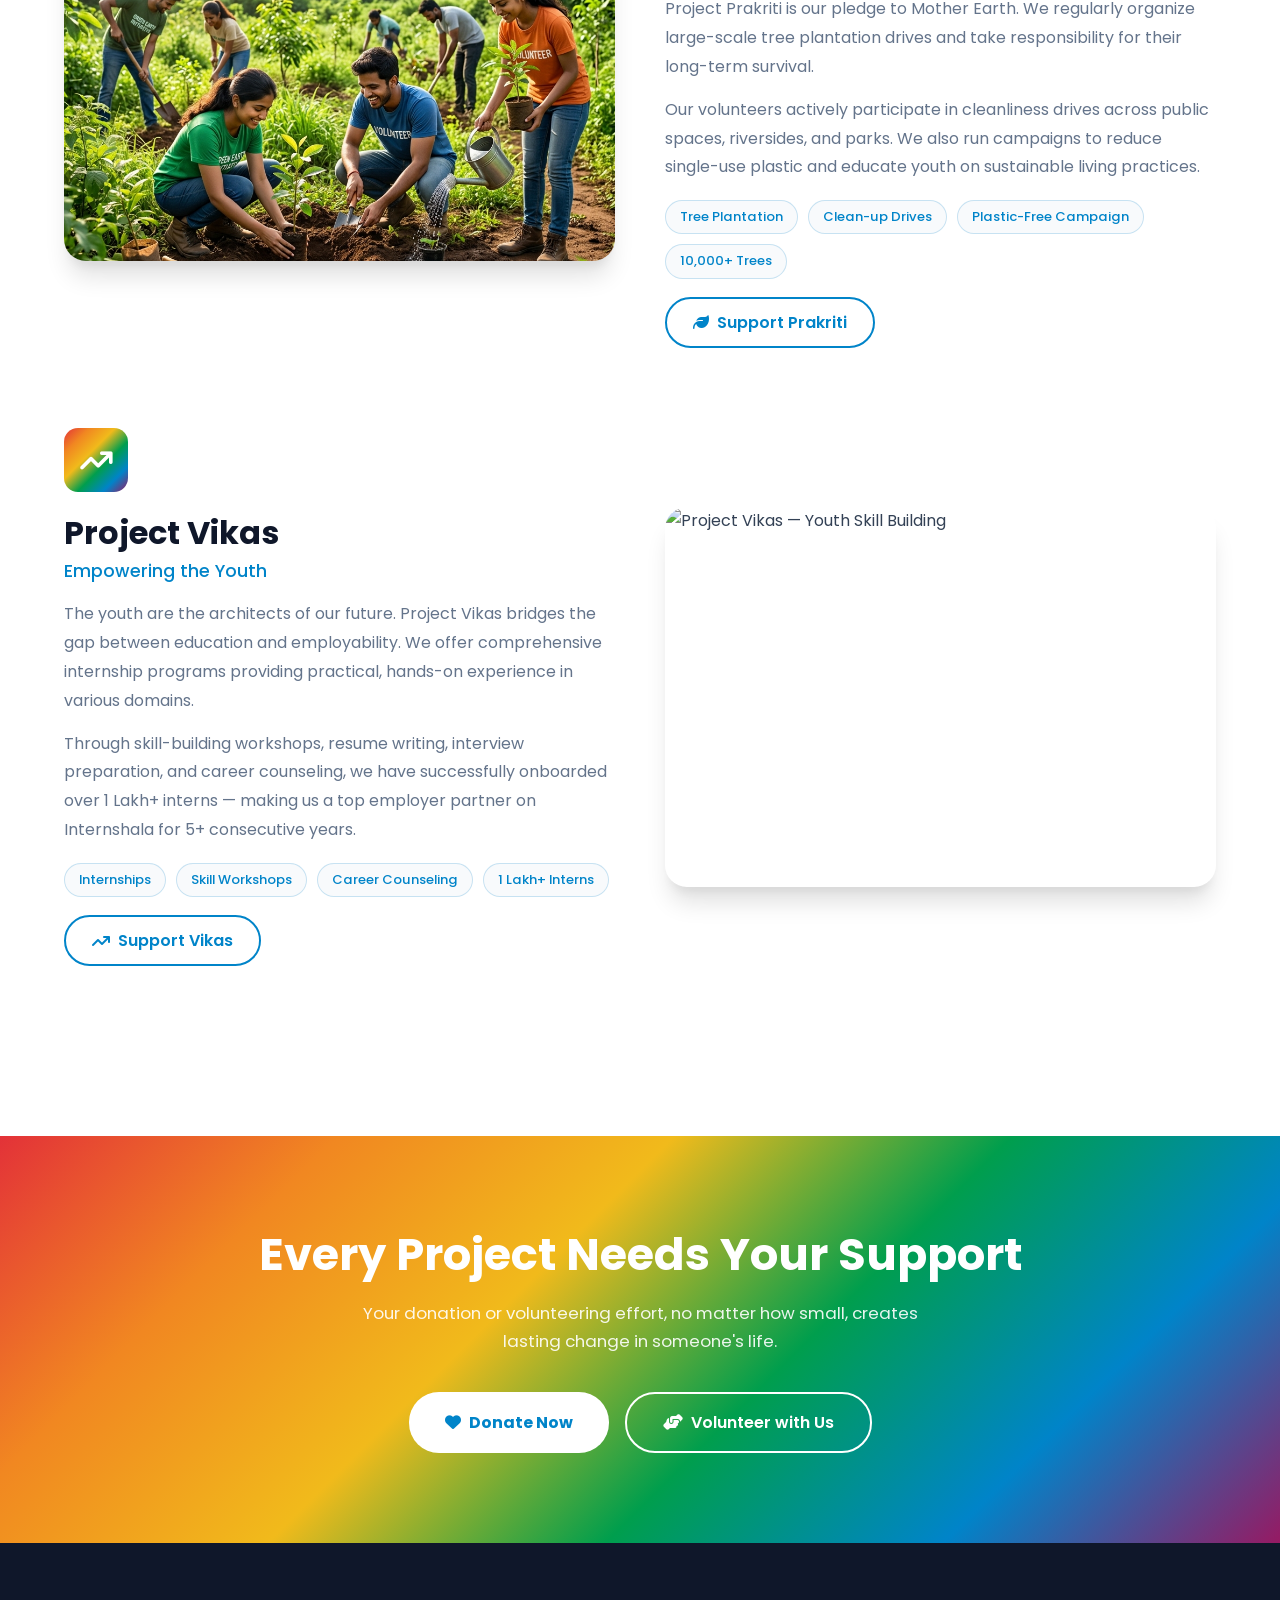
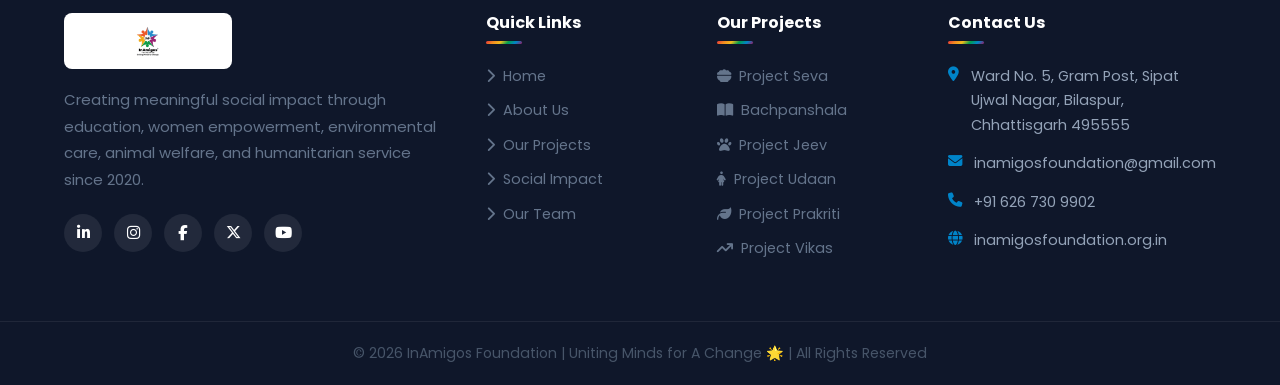
==== commit ded48512: "feat: complete website rebuild with hero slider, stats, impact, gallery, reusable components" ====
--- a/project/projects.html
+++ b/project/projects.html
@@ -1,211 +1,181 @@
 <!DOCTYPE html>
 <html lang="en">
 <head>
-    <meta charset="UTF-8">
-    <meta name="viewport" content="width=device-width, initial-scale=1.0">
-    <meta name="description" content="Detailed information about the initiatives and projects led by InAmigos Foundation.">
-    <title>Our Projects | InAmigos Foundation</title>
-    
-    <!-- Favicon -->
-    <link rel="icon" type="image/png" href="favicon.png">
-    <link rel="shortcut icon" type="image/png" href="favicon.png">
-    
-    <!-- Google Fonts: Poppins -->
-    <link rel="preconnect" href="https://fonts.googleapis.com">
-    <link rel="preconnect" href="https://fonts.gstatic.com" crossorigin>
-    <link href="https://fonts.googleapis.com/css2?family=Poppins:wght@300;400;500;600;700&display=swap" rel="stylesheet">
-    
-    <!-- Font Awesome -->
-    <link rel="stylesheet" href="https://cdnjs.cloudflare.com/ajax/libs/font-awesome/6.5.1/css/all.min.css">
-    
-    <!-- Custom CSS -->
-    <link rel="stylesheet" href="style.css">
+  <meta charset="UTF-8">
+  <meta name="viewport" content="width=device-width, initial-scale=1.0">
+  <meta name="description" content="Explore all 6 flagship projects of InAmigos Foundation — Seva, Bachpanshala, Jeev, Udaan, Prakriti, and Vikas.">
+  <title>Our Projects | InAmigos Foundation</title>
+  <link rel="icon" type="image/png" href="favicon.png">
+  <link rel="preconnect" href="https://fonts.googleapis.com">
+  <link rel="preconnect" href="https://fonts.gstatic.com" crossorigin>
+  <link href="https://fonts.googleapis.com/css2?family=Poppins:wght@300;400;500;600;700;800&display=swap" rel="stylesheet">
+  <link rel="stylesheet" href="https://cdnjs.cloudflare.com/ajax/libs/font-awesome/6.5.1/css/all.min.css">
+  <link rel="stylesheet" href="style.css">
 </head>
 <body>
 
-    <!-- 1️⃣ NAVBAR SECTION -->
-    <header class="header">
-        <div class="container navbar">
-            <a href="index.html" class="logo">
-                <img src="logo.png" alt="InAmigos Foundation Logo" class="logo-img">
-            </a>
-            
-            <input type="checkbox" id="nav-toggle" class="nav-toggle">
-            <label for="nav-toggle" class="nav-toggle-label">
-                <span></span>
-            </label>
+  <!-- PAGE HEADER -->
+  <section class="page-header">
+    <div class="container">
+      <h1>Our Initiatives</h1>
+      <p>Six powerful projects. One united mission — to serve, empower, and protect.</p>
+      <div class="breadcrumb">
+        <a href="index.html">Home</a>
+        <span>/</span>
+        <span>Projects</span>
+      </div>
+    </div>
+  </section>
 
-            <nav class="nav-menu">
-                <ul class="nav-links">
-                    <li><a href="index.html#home">Home</a></li>
-                    <li><a href="index.html#about">About</a></li>
-                    <li><a href="projects.html" class="active">Projects</a></li>
-                    <li><a href="index.html#impact">Impact</a></li>
-                    <li><a href="index.html#team">Team</a></li>
-                    <li><a href="index.html#contact">Contact</a></li>
-                </ul>
-            </nav>
+  <!-- DETAILED PROJECTS -->
+  <section class="section">
+    <div class="container">
+
+      <!-- Project Seva -->
+      <div id="seva" class="project-detail-row fade-in">
+        <div class="project-detail-image">
+          <img src="images/hero-seva.png" alt="Project Seva — Food & Clothing Distribution">
         </div>
-    </header>
+        <div class="project-detail-text">
+          <div class="project-icon-lg"><i class="fa-solid fa-bowl-food"></i></div>
+          <h2>Project Seva</h2>
+          <h4>Serving Humanity with Compassion</h4>
+          <p>Project Seva is the heartbeat of InAmigos Foundation. We believe no individual should go to sleep hungry or lack basic clothing. Through Seva, our dedicated volunteers organize large-scale food distribution drives in underserved communities, slums, and shelter homes.</p>
+          <p>We also conduct seasonal donation drives to provide warm clothing, blankets during winter, and essential hygiene kits to those living in extreme poverty. Our mission is to preserve human dignity and provide immediate relief to the most vulnerable.</p>
+          <div class="impact-tags">
+            <span class="impact-tag">Food Distribution</span>
+            <span class="impact-tag">Clothing Drives</span>
+            <span class="impact-tag">Hygiene Kits</span>
+            <span class="impact-tag">5,000+ Monthly</span>
+          </div>
+          <a href="index.html#contact" class="btn-outline-primary"><i class="fa-solid fa-heart"></i> Support Seva</a>
+        </div>
+      </div>
 
-    <!-- PAGE HEADER -->
-    <section class="page-header">
-        <div class="page-header-overlay"></div>
-        <div class="container page-header-content">
-            <h1>Our Initiatives</h1>
-            <p>Driving change through dedicated action. Explore our core projects.</p>
+      <!-- Project Bachpanshala -->
+      <div id="bachpanshala" class="project-detail-row reverse fade-in">
+        <div class="project-detail-image">
+          <img src="images/hero-bachpanshala.png" alt="Project Bachpanshala — Education for Children">
         </div>
-    </section>
+        <div class="project-detail-text">
+          <div class="project-icon-lg"><i class="fa-solid fa-book-open-reader"></i></div>
+          <h2>Project Bachpanshala</h2>
+          <h4>Nurturing Young Minds</h4>
+          <p>Education is the most powerful weapon to change the world. Under Bachpanshala, we set up free community learning centers and tutoring camps for children who cannot afford formal schooling or need extra academic support.</p>
+          <p>We provide free stationery, books, and regular mentorship. By focusing on holistic development — arts, sports, and moral education — we build a strong foundation for every child's bright future.</p>
+          <div class="impact-tags">
+            <span class="impact-tag">Free Tuition</span>
+            <span class="impact-tag">Books & Stationery</span>
+            <span class="impact-tag">Mentorship</span>
+            <span class="impact-tag">2,000+ Children</span>
+          </div>
+          <a href="index.html#contact" class="btn-outline-primary"><i class="fa-solid fa-graduation-cap"></i> Support Bachpanshala</a>
+        </div>
+      </div>
 
-    <!-- DETAILED PROJECTS -->
-    <section class="detailed-projects section">
-        <div class="container">
-            
-            <!-- Project 1: Seva -->
-            <div class="project-detail-row">
-                <div class="project-detail-image">
-                    <img src="https://images.unsplash.com/photo-1488521787991-ed7bbaae773c?ixlib=rb-4.0.3&auto=format&fit=crop&w=1000&q=80" alt="Project Seva - Helping the Needy">
-                </div>
-                <div class="project-detail-text">
-                    <div class="project-icon"><i class="fa-solid fa-bowl-food"></i></div>
-                    <h2>Project Seva</h2>
-                    <h4>Serving Humanity with Compassion</h4>
-                    <p>Project Seva is the heart of InAmigos Foundation. We believe that no individual should go to sleep hungry or lack basic clothing. Through Project Seva, our dedicated volunteers organize massive food distribution drives in underserved areas and slums.</p>
-                    <p>In addition to food, we conduct seasonal donation drives to provide warm clothing, blankets in the winter, and essential hygiene kits to those living in extreme poverty. Our goal is to preserve human dignity and provide immediate relief to vulnerable populations.</p>
-                    <a href="index.html#contact" class="btn btn-outline-primary">Support Seva</a>
-                </div>
-            </div>
+      <!-- Project Jeev -->
+      <div id="jeev" class="project-detail-row fade-in">
+        <div class="project-detail-image">
+          <img src="images/hero-jeev.png" alt="Project Jeev — Animal Welfare">
+        </div>
+        <div class="project-detail-text">
+          <div class="project-icon-lg"><i class="fa-solid fa-paw"></i></div>
+          <h2>Project Jeev</h2>
+          <h4>Compassion for All Living Beings</h4>
+          <p>Animals share this planet with us, yet they are often the most neglected. Project Jeev is our dedicated animal welfare initiative. We run daily feeding programs for stray dogs, cats, and cows in various localities across Chhattisgarh.</p>
+          <p>Beyond feeding, we participate in rescue operations for injured animals, arrange necessary medical treatments, and conduct awareness campaigns to promote empathy and prevent cruelty in communities.</p>
+          <div class="impact-tags">
+            <span class="impact-tag">Daily Feeding</span>
+            <span class="impact-tag">Rescue Operations</span>
+            <span class="impact-tag">Medical Aid</span>
+            <span class="impact-tag">500+ Animals</span>
+          </div>
+          <a href="index.html#contact" class="btn-outline-primary"><i class="fa-solid fa-paw"></i> Support Jeev</a>
+        </div>
+      </div>
 
-            <!-- Project 2: Bachpanshala -->
-            <div class="project-detail-row reverse">
-                <div class="project-detail-image">
-                    <img src="https://images.unsplash.com/photo-1503676260728-1c00da094a0b?ixlib=rb-4.0.3&auto=format&fit=crop&w=1000&q=80" alt="Project Bachpanshala - Education for Children">
-                </div>
-                <div class="project-detail-text">
-                    <div class="project-icon"><i class="fa-solid fa-book-open-reader"></i></div>
-                    <h2>Project Bachpanshala</h2>
-                    <h4>Nurturing Young Minds</h4>
-                    <p>Education is the most powerful weapon which you can use to change the world. Under Project Bachpanshala, we set up community learning centers and tutoring camps for children who cannot afford formal schooling or who need extra academic support.</p>
-                    <p>We provide free stationery, books, and regular mentorship to ensure these children stay in school and dream big. By focusing on holistic development, including arts, sports, and moral education, we aim to build a strong foundation for their bright futures.</p>
-                    <a href="index.html#contact" class="btn btn-outline-primary">Support Bachpanshala</a>
-                </div>
-            </div>
+      <!-- Project Udaan -->
+      <div id="udaan" class="project-detail-row reverse fade-in">
+        <div class="project-detail-image">
+          <img src="images/hero-udaan.png" alt="Project Udaan — Women Empowerment">
+        </div>
+        <div class="project-detail-text">
+          <div class="project-icon-lg"><i class="fa-solid fa-person-dress"></i></div>
+          <h2>Project Udaan</h2>
+          <h4>Soaring Towards Independence</h4>
+          <p>Project Udaan focuses on empowering women from marginalized communities by providing them with the tools they need to achieve financial independence and self-reliance.</p>
+          <p>We organize vocational training workshops — from tailoring and handicrafts to digital literacy and basic computer skills. We also conduct awareness sessions on women's rights, health, and hygiene, ensuring every woman has the confidence to lead.</p>
+          <div class="impact-tags">
+            <span class="impact-tag">Vocational Training</span>
+            <span class="impact-tag">Digital Literacy</span>
+            <span class="impact-tag">Women's Rights</span>
+            <span class="impact-tag">1,000+ Women</span>
+          </div>
+          <a href="index.html#contact" class="btn-outline-primary"><i class="fa-solid fa-person-dress"></i> Support Udaan</a>
+        </div>
+      </div>
 
-            <!-- Project 3: Jeev -->
-            <div class="project-detail-row">
-                <div class="project-detail-image">
-                    <img src="https://images.unsplash.com/photo-1548767797-d8c844163c4c?ixlib=rb-4.0.3&auto=format&fit=crop&w=1000&q=80" alt="Project Jeev - Animal Welfare">
-                </div>
-                <div class="project-detail-text">
-                    <div class="project-icon"><i class="fa-solid fa-paw"></i></div>
-                    <h2>Project Jeev</h2>
-                    <h4>Compassion for All Living Beings</h4>
-                    <p>Animals share this planet with us, yet they are often the most neglected. Project Jeev is our dedicated animal welfare initiative. We run daily feeding programs for stray dogs, cats, and cows in various localities.</p>
-                    <p>Beyond feeding, we actively participate in rescue operations for injured animals, arrange necessary medical treatments, and conduct awareness campaigns to promote empathy and prevent animal cruelty in communities.</p>
-                    <a href="index.html#contact" class="btn btn-outline-primary">Support Jeev</a>
-                </div>
-            </div>
+      <!-- Project Prakriti -->
+      <div id="prakriti" class="project-detail-row fade-in">
+        <div class="project-detail-image">
+          <img src="images/hero-prakriti.png" alt="Project Prakriti — Environmental Conservation">
+        </div>
+        <div class="project-detail-text">
+          <div class="project-icon-lg"><i class="fa-solid fa-leaf"></i></div>
+          <h2>Project Prakriti</h2>
+          <h4>Healing Our Planet</h4>
+          <p>Environmental conservation is no longer an option — it's a necessity. Project Prakriti is our pledge to Mother Earth. We regularly organize large-scale tree plantation drives and take responsibility for their long-term survival.</p>
+          <p>Our volunteers actively participate in cleanliness drives across public spaces, riversides, and parks. We also run campaigns to reduce single-use plastic and educate youth on sustainable living practices.</p>
+          <div class="impact-tags">
+            <span class="impact-tag">Tree Plantation</span>
+            <span class="impact-tag">Clean-up Drives</span>
+            <span class="impact-tag">Plastic-Free Campaign</span>
+            <span class="impact-tag">10,000+ Trees</span>
+          </div>
+          <a href="index.html#contact" class="btn-outline-primary"><i class="fa-solid fa-leaf"></i> Support Prakriti</a>
+        </div>
+      </div>
 
-            <!-- Project 4: Udaan -->
-            <div class="project-detail-row reverse">
-                <div class="project-detail-image">
-                    <img src="https://images.unsplash.com/photo-1573164713988-8665fc963095?ixlib=rb-4.0.3&auto=format&fit=crop&w=1000&q=80" alt="Project Udaan - Women Empowerment">
-                </div>
-                <div class="project-detail-text">
-                    <div class="project-icon"><i class="fa-solid fa-person-dress"></i></div>
-                    <h2>Project Udaan</h2>
-                    <h4>Soaring Towards Independence</h4>
-                    <p>Project Udaan focuses on empowering women from marginalized communities by providing them with the tools they need to achieve financial independence and self-reliance.</p>
-                    <p>We organize vocational training workshops ranging from tailoring and handicrafts to digital literacy and basic computer skills. Additionally, we conduct awareness sessions on women's rights, health, and hygiene, ensuring they have the confidence to step up and lead.</p>
-                    <a href="index.html#contact" class="btn btn-outline-primary">Support Udaan</a>
-                </div>
-            </div>
+      <!-- Project Vikas -->
+      <div id="vikas" class="project-detail-row reverse fade-in">
+        <div class="project-detail-image">
+          <img src="https://images.unsplash.com/photo-1522071820081-009f0129c71c?auto=format&fit=crop&w=1000&q=80" alt="Project Vikas — Youth Skill Building">
+        </div>
+        <div class="project-detail-text">
+          <div class="project-icon-lg"><i class="fa-solid fa-arrow-trend-up"></i></div>
+          <h2>Project Vikas</h2>
+          <h4>Empowering the Youth</h4>
+          <p>The youth are the architects of our future. Project Vikas bridges the gap between education and employability. We offer comprehensive internship programs providing practical, hands-on experience in various domains.</p>
+          <p>Through skill-building workshops, resume writing, interview preparation, and career counseling, we have successfully onboarded over 1 Lakh+ interns — making us a top employer partner on Internshala for 5+ consecutive years.</p>
+          <div class="impact-tags">
+            <span class="impact-tag">Internships</span>
+            <span class="impact-tag">Skill Workshops</span>
+            <span class="impact-tag">Career Counseling</span>
+            <span class="impact-tag">1 Lakh+ Interns</span>
+          </div>
+          <a href="index.html#contact" class="btn-outline-primary"><i class="fa-solid fa-arrow-trend-up"></i> Support Vikas</a>
+        </div>
+      </div>
 
-            <!-- Project 5: Prakriti -->
-            <div class="project-detail-row">
-                <div class="project-detail-image">
-                    <img src="https://images.unsplash.com/photo-1542601906990-b4d3fb778b09?ixlib=rb-4.0.3&auto=format&fit=crop&w=1000&q=80" alt="Project Prakriti - Environment Conservation">
-                </div>
-                <div class="project-detail-text">
-                    <div class="project-icon"><i class="fa-solid fa-leaf"></i></div>
-                    <h2>Project Prakriti</h2>
-                    <h4>Healing Our Planet</h4>
-                    <p>Environmental conservation is no longer an option; it's a necessity. Project Prakriti is our pledge to Mother Earth. We regularly organize large-scale tree plantation drives and take responsibility for their long-term survival.</p>
-                    <p>Our volunteers actively participate in cleanliness drives across public spaces, riversides, and parks. We also run campaigns to reduce single-use plastic and educate the youth on sustainable living practices.</p>
-                    <a href="index.html#contact" class="btn btn-outline-primary">Support Prakriti</a>
-                </div>
-            </div>
+    </div>
+  </section>
 
-            <!-- Project 6: Vikas -->
-            <div class="project-detail-row reverse">
-                <div class="project-detail-image">
-                    <img src="https://images.unsplash.com/photo-1522071820081-009f0129c71c?ixlib=rb-4.0.3&auto=format&fit=crop&w=1000&q=80" alt="Project Vikas - Youth Skill Building">
-                </div>
-                <div class="project-detail-text">
-                    <div class="project-icon"><i class="fa-solid fa-arrow-trend-up"></i></div>
-                    <h2>Project Vikas</h2>
-                    <h4>Empowering the Youth</h4>
-                    <p>The youth are the architects of our future. Project Vikas is aimed at bridging the gap between education and employability. We offer comprehensive internship programs that provide practical, hands-on experience in various domains.</p>
-                    <p>Through skill-building workshops, resume writing sessions, and career counseling, we have successfully onboarded over 1 Lakh+ interns, making us a top employer partner. We ensure that young minds are equipped to thrive in competitive professional environments.</p>
-                    <a href="index.html#contact" class="btn btn-outline-primary">Support Vikas</a>
-                </div>
-            </div>
+  <!-- CTA -->
+  <section class="cta">
+    <div class="container fade-in">
+      <h2>Every Project Needs Your Support</h2>
+      <p>Your donation or volunteering effort, no matter how small, creates lasting change in someone's life.</p>
+      <div class="cta-buttons">
+        <a href="https://rzp.io/l/kWQ87HP" target="_blank" class="btn btn-white btn-lg"><i class="fa-solid fa-heart"></i> Donate Now</a>
+        <a href="https://forms.gle/AB4c1hLaDDmtrKGU7" target="_blank" class="btn btn-border btn-lg"><i class="fa-solid fa-hands-helping"></i> Volunteer with Us</a>
+      </div>
+    </div>
+  </section>
 
-        </div>
-    </section>
-
-    <!-- 8️⃣ CALL TO ACTION SECTION -->
-    <section class="cta section">
-        <div class="container cta-content">
-            <h2>"Be the change you wish to see in society."</h2>
-            <div class="cta-buttons">
-                <a href="index.html#contact" class="btn btn-primary btn-large">Become a Volunteer</a>
-                <a href="index.html#contact" class="btn btn-outline btn-large">Support Our Mission</a>
-            </div>
-        </div>
-    </section>
-
-    <!-- 9️⃣ FOOTER SECTION -->
-    <footer id="contact" class="footer">
-        <div class="container footer-grid">
-            <div class="footer-about">
-                <h3><img src="logo.png" alt="InAmigos Foundation Logo" class="footer-logo-img"></h3>
-                <p>Creating meaningful social impact through education, empowerment, environmental initiatives, animal welfare, and humanitarian support.</p>
-            </div>
-            
-            <div class="footer-links">
-                <h4>Quick Links</h4>
-                <ul>
-                    <li><a href="index.html#home">Home</a></li>
-                    <li><a href="index.html#about">About Us</a></li>
-                    <li><a href="projects.html">Our Projects</a></li>
-                    <li><a href="index.html#impact">Social Impact</a></li>
-                </ul>
-            </div>
-
-            <div class="footer-contact">
-                <h4>Contact Us</h4>
-                <p><i class="fa-solid fa-map-location-dot"></i> Ward No. 5, Gram Post, Sipat Ujwal Nagar, Bilaspur, Chhattisgarh 495555</p>
-                <p><i class="fa-solid fa-envelope"></i> inamigosfoundation@gmail.com</p>
-                <p><i class="fa-solid fa-phone"></i> +91 626 730 9902</p>
-                <p><i class="fa-solid fa-globe"></i> inamigosfoundation.org.in</p>
-            </div>
-
-            <div class="footer-social">
-                <h4>Follow Us</h4>
-                <div class="social-icons">
-                    <a href="https://www.linkedin.com/company/inamigos-foundation" target="_blank" aria-label="LinkedIn"><i class="fa-brands fa-linkedin-in"></i></a>
-                    <a href="https://instagram.com/inamigos?utm_medium=copy_link" target="_blank" aria-label="Instagram"><i class="fa-brands fa-instagram"></i></a>
-                    <a href="https://www.facebook.com/share/1CeyCkB3uL/" target="_blank" aria-label="Facebook"><i class="fa-brands fa-facebook-f"></i></a>
-                    <a href="https://twitter.com/InAmigosF?s=08" target="_blank" aria-label="X (Twitter)"><i class="fa-brands fa-x-twitter"></i></a>
-                    <a href="https://youtube.com/@inamigosfoundation?si=lcyRib3x-bScUF5M" target="_blank" aria-label="YouTube"><i class="fa-brands fa-youtube"></i></a>
-                </div>
-            </div>
-        </div>
-        <div class="footer-bottom">
-            <p>&copy; 2026 InAmigos Foundation | Uniting Minds for A Change 🌟</p>
-        </div>
-    </footer>
-
+  <script src="components.js"></script>
+  <script>
+    renderNavbar('projects.html');
+    renderFooter();
+  </script>
 </body>
 </html>
--- a/project/style.css
+++ b/project/style.css
@@ -1,949 +1,342 @@
-/* =========================================
-   VARIABLES & GLOBAL STYLES
-   ========================================= */
+/* ============================================================
+   DESIGN TOKENS
+   ============================================================ */
 :root {
-    /* Logo Colors */
-    --logo-red: #E33238;
-    --logo-orange: #F18721;
-    --logo-yellow: #F1BA1B;
-    --logo-green: #009E4D;
-    --logo-blue: #0084C9;
-    --logo-purple: #961A63;
-
-    --primary-color: var(--logo-blue);
-    --primary-dark: #006b9e;
-    --secondary-color: var(--logo-orange);
-    --secondary-dark: #d67015;
-    
-    --dark-bg: #0f172a;
-    --light-bg: #f8fafc;
-    --text-main: #334155;
-    --text-light: #64748b;
-    --white: #ffffff;
-    
-    /* Colorful gradient representing the logo star */
-    --gradient-primary: linear-gradient(135deg, var(--logo-red) 0%, var(--logo-orange) 20%, var(--logo-yellow) 40%, var(--logo-green) 60%, var(--logo-blue) 80%, var(--logo-purple) 100%);
-    --gradient-cta: linear-gradient(135deg, var(--logo-blue) 0%, var(--logo-purple) 100%);
-    --gradient-overlay: linear-gradient(to right, rgba(15, 23, 42, 0.9), rgba(15, 23, 42, 0.6));
-    
-    --shadow-sm: 0 1px 3px rgba(0,0,0,0.1);
-    --shadow-md: 0 4px 6px -1px rgba(0,0,0,0.1);
-    --shadow-lg: 0 10px 15px -3px rgba(0,0,0,0.1);
-    --shadow-hover: 0 20px 25px -5px rgba(0,0,0,0.1), 0 10px 10px -5px rgba(0,0,0,0.04);
-    
-    --glass-bg: rgba(255, 255, 255, 0.85);
-    --glass-border: rgba(255, 255, 255, 0.18);
-    
-    --transition: all 0.3s cubic-bezier(0.4, 0, 0.2, 1);
-    
-    --border-radius-sm: 8px;
-    --border-radius-md: 12px;
-    --border-radius-lg: 20px;
-}
-
-html {
-    scroll-behavior: smooth;
-    font-size: 16px;
-    scroll-padding-top: 80px;
-}
-
-* {
-    margin: 0;
-    padding: 0;
-    box-sizing: border-box;
-}
-
-body {
-    font-family: 'Poppins', sans-serif;
-    color: var(--text-main);
-    line-height: 1.6;
-    background-color: var(--white);
-    overflow-x: hidden;
-}
-
-a {
-    text-decoration: none;
-    color: inherit;
-}
-
-ul {
-    list-style: none;
-}
-
-.container {
-    width: 100%;
-    max-width: 1200px;
-    margin: 0 auto;
-    padding: 0 20px;
-}
-
-.section {
-    padding: 80px 0;
-}
-
-.bg-light {
-    background-color: var(--light-bg);
-}
-
-/* Typography */
-h1, h2, h3, h4, h5, h6 {
-    font-weight: 600;
-    color: var(--dark-bg);
-    line-height: 1.3;
-}
-
-.section-header {
-    text-align: center;
-    margin-bottom: 50px;
-}
-
-.section-header h2 {
-    font-size: 2.5rem;
-    margin-bottom: 15px;
-    color: var(--dark-bg);
-}
-
-.divider {
-    height: 4px;
-    width: 80px;
-    background: var(--gradient-primary);
-    margin: 0 auto;
-    border-radius: 4px;
-}
-
-.icon-primary {
-    color: var(--primary-color);
-}
-
-/* =========================================
+  --red:    #E33238;
+  --orange: #F18721;
+  --yellow: #F1BA1B;
+  --green:  #009E4D;
+  --blue:   #0084C9;
+  --purple: #961A63;
+
+  --primary:      var(--blue);
+  --primary-dark: #006b9e;
+  --accent:       var(--orange);
+
+  --dark:   #0f172a;
+  --light:  #f8fafc;
+  --text:   #334155;
+  --muted:  #64748b;
+  --white:  #ffffff;
+
+  --grad-rainbow: linear-gradient(135deg,var(--red) 0%,var(--orange) 20%,var(--yellow) 40%,var(--green) 60%,var(--blue) 80%,var(--purple) 100%);
+  --grad-cta:     linear-gradient(135deg,var(--blue),var(--purple));
+  --grad-overlay: linear-gradient(to right,rgba(15,23,42,.88),rgba(15,23,42,.5));
+  --grad-dark:    linear-gradient(135deg,rgba(15,23,42,.96),rgba(15,23,42,.98));
+
+  --shadow-sm: 0 1px 3px rgba(0,0,0,.10);
+  --shadow-md: 0 4px 6px -1px rgba(0,0,0,.10);
+  --shadow-lg: 0 10px 15px -3px rgba(0,0,0,.10);
+  --shadow-xl: 0 20px 25px -5px rgba(0,0,0,.12),0 10px 10px -5px rgba(0,0,0,.05);
+
+  --glass-bg:     rgba(255,255,255,.85);
+  --glass-border: rgba(255,255,255,.18);
+
+  --ease: all .3s cubic-bezier(.4,0,.2,1);
+  --r-sm: 8px;
+  --r-md: 14px;
+  --r-lg: 22px;
+  --r-xl: 30px;
+}
+
+/* ============================================================
+   RESET & BASE
+   ============================================================ */
+*,*::before,*::after{margin:0;padding:0;box-sizing:border-box}
+html{scroll-behavior:smooth;font-size:16px;scroll-padding-top:80px}
+body{font-family:'Poppins',sans-serif;color:var(--text);background:var(--white);overflow-x:hidden;line-height:1.7}
+a{text-decoration:none;color:inherit}
+ul{list-style:none}
+img{display:block;max-width:100%}
+
+/* ============================================================
+   LAYOUT UTILITIES
+   ============================================================ */
+.container{width:100%;max-width:1200px;margin:0 auto;padding:0 24px}
+.section{padding:90px 0}
+.bg-light{background:var(--light)}
+.text-center{text-align:center}
+
+/* ============================================================
+   TYPOGRAPHY UTILITIES
+   ============================================================ */
+h1,h2,h3,h4,h5,h6{font-weight:700;color:var(--dark);line-height:1.3}
+
+.section-label{
+  display:inline-block;
+  background:rgba(0,132,201,.1);
+  color:var(--primary);
+  font-size:.78rem;
+  font-weight:600;
+  letter-spacing:.1em;
+  text-transform:uppercase;
+  padding:5px 16px;
+  border-radius:20px;
+  margin-bottom:12px;
+}
+.section-title{font-size:clamp(1.8rem,3vw,2.6rem);margin-bottom:14px}
+.section-title span{
+  background:var(--grad-rainbow);
+  -webkit-background-clip:text;
+  -webkit-text-fill-color:transparent;
+  background-clip:text;
+}
+.section-sub{color:var(--muted);max-width:620px;margin:0 auto 50px;font-size:1.05rem}
+.divider{height:4px;width:70px;background:var(--grad-rainbow);border-radius:4px;margin:12px auto 0}
+
+/* ============================================================
    BUTTONS
-   ========================================= */
-.btn {
-    display: inline-block;
-    padding: 12px 28px;
-    border-radius: 30px;
-    font-weight: 500;
-    text-align: center;
-    transition: var(--transition);
-    cursor: pointer;
-    border: none;
-}
-
-.btn-large {
-    padding: 15px 35px;
-    font-size: 1.1rem;
-}
-
-.btn-primary {
-    background: var(--gradient-primary);
-    color: var(--white);
-    box-shadow: var(--shadow-md);
-}
-
-.btn-primary:hover {
-    transform: translateY(-3px);
-    box-shadow: var(--shadow-lg);
-    color: var(--white);
-}
-
-.btn-secondary {
-    background: var(--secondary-color);
-    color: var(--white);
-    box-shadow: var(--shadow-md);
-}
-
-.btn-secondary:hover {
-    background: var(--secondary-dark);
-    transform: translateY(-3px);
-    box-shadow: var(--shadow-lg);
-}
-
-.btn-outline {
-    background: transparent;
-    border: 2px solid var(--white);
-    color: var(--white);
-}
-
-.btn-outline:hover {
-    background: var(--white);
-    color: var(--primary-color);
-}
-
-/* =========================================
-   1️⃣ NAVBAR
-   ========================================= */
-.header {
-    position: fixed;
-    top: 0;
-    left: 0;
-    width: 100%;
-    z-index: 1000;
-    background: var(--glass-bg);
-    backdrop-filter: blur(10px);
-    -webkit-backdrop-filter: blur(10px);
-    border-bottom: 1px solid var(--glass-border);
-    box-shadow: var(--shadow-sm);
-    transition: var(--transition);
-}
-
-.navbar {
-    display: flex;
-    justify-content: space-between;
-    align-items: center;
-    height: 80px;
-}
-
-.logo {
-    display: flex;
-    align-items: center;
-}
-
-.logo-img {
-    height: 50px;
-    width: auto;
-    object-fit: contain;
-}
-
-.footer-logo-img {
-    height: 60px;
-    width: auto;
-    object-fit: contain;
-    background-color: var(--white);
-    padding: 10px;
-    border-radius: var(--border-radius-sm);
-}
-
-.nav-toggle {
-    display: none;
-}
-
-.nav-toggle-label {
-    display: none;
-    cursor: pointer;
-}
-
-.nav-menu {
-    display: block;
-}
-
-.nav-links {
-    display: flex;
-    gap: 30px;
-}
-
-.nav-links li a {
-    font-weight: 500;
-    color: var(--text-main);
-    position: relative;
-    padding: 5px 0;
-    transition: var(--transition);
-}
-
-.nav-links li a::after {
-    content: '';
-    position: absolute;
-    width: 0;
-    height: 2px;
-    bottom: 0;
-    left: 0;
-    background: var(--primary-color);
-    transition: var(--transition);
-}
-
-.nav-links li a:hover {
-    color: var(--primary-color);
-}
-
-.nav-links li a:hover::after {
-    width: 100%;
-}
-
-/* =========================================
-   2️⃣ HERO SECTION
-   ========================================= */
-.hero {
-    position: relative;
-    min-height: 100vh;
-    display: flex;
-    align-items: center;
-    background-image: url('https://images.unsplash.com/photo-1469571486292-0ba58a3f068b?ixlib=rb-4.0.3&auto=format&fit=crop&w=2000&q=80');
-    background-size: cover;
-    background-position: center;
-    background-attachment: fixed;
-    padding-top: 80px;
-}
-
-.hero-overlay {
-    position: absolute;
-    top: 0;
-    left: 0;
-    width: 100%;
-    height: 100%;
-    background: var(--gradient-overlay);
-}
-
-.hero-content {
-    position: relative;
-    z-index: 10;
-    color: var(--white);
-    max-width: 800px;
-}
-
-.hero-title {
-    font-size: 4rem;
-    font-weight: 700;
-    color: var(--white);
-    margin-bottom: 20px;
-    animation: fadeInUp 1s ease;
-}
-
-.hero-subtitle {
-    font-size: 1.25rem;
-    font-weight: 300;
-    margin-bottom: 40px;
-    opacity: 0.9;
-    animation: fadeInUp 1s ease 0.2s;
-    animation-fill-mode: both;
-}
-
-.hero-buttons {
-    display: flex;
-    gap: 20px;
-    animation: fadeInUp 1s ease 0.4s;
-    animation-fill-mode: both;
-}
-
-@keyframes fadeInUp {
-    from {
-        opacity: 0;
-        transform: translateY(30px);
-    }
-    to {
-        opacity: 1;
-        transform: translateY(0);
-    }
-}
-
-/* =========================================
-   3️⃣ ABOUT SECTION
-   ========================================= */
-.about-text {
-    text-align: center;
-    font-size: 1.15rem;
-    max-width: 800px;
-    margin: 0 auto 50px;
-    color: var(--text-light);
-}
-
-.about-grid {
-    display: grid;
-    grid-template-columns: repeat(auto-fit, minmax(300px, 1fr));
-    gap: 20px;
-    margin-bottom: 50px;
-}
-
-.info-card {
-    background: var(--white);
-    padding: 20px;
-    border-radius: var(--border-radius-md);
-    box-shadow: var(--shadow-md);
-    display: flex;
-    align-items: center;
-    gap: 15px;
-    transition: var(--transition);
-    border: 1px solid rgba(0,0,0,0.05);
-}
-
-.info-card:hover {
-    transform: translateY(-5px);
-    box-shadow: var(--shadow-lg);
-    border-color: var(--primary-color);
-}
-
-.info-card i {
-    font-size: 1.5rem;
-    color: var(--primary-color);
-    background: rgba(14, 165, 233, 0.1);
-    padding: 15px;
-    border-radius: 50%;
-}
-
-.info-card span {
-    font-weight: 500;
-    color: var(--dark-bg);
-}
-
-.about-action {
-    text-align: center;
-}
-
-/* =========================================
-   4️⃣ PROJECTS SECTION
-   ========================================= */
-.projects-grid {
-    display: grid;
-    grid-template-columns: repeat(auto-fit, minmax(320px, 1fr));
-    gap: 30px;
-}
-
-.project-card {
-    background: var(--white);
-    border-radius: var(--border-radius-lg);
-    overflow: hidden;
-    box-shadow: var(--shadow-md);
-    transition: var(--transition);
-}
-
-.project-card:hover {
-    transform: translateY(-10px);
-    box-shadow: var(--shadow-hover);
-}
-
-.project-img {
-    height: 200px;
-    background-size: cover;
-    background-position: center;
-    transition: transform 0.5s ease;
-}
-
-.project-card:hover .project-img {
-    transform: scale(1.05);
-}
-
-.project-content {
-    padding: 25px;
-    position: relative;
-    background: var(--white);
-    z-index: 2;
-}
-
-.project-content h3 {
-    display: flex;
-    align-items: center;
-    gap: 10px;
-    margin-bottom: 15px;
-    font-size: 1.4rem;
-}
-
-.project-content p {
-    color: var(--text-light);
-}
-
-/* =========================================
-   PROJECTS DETAILED PAGE STYLES
-   ========================================= */
-.page-header {
-    background: var(--gradient-overlay), url('https://images.unsplash.com/photo-1593113514676-59008ac5049b?ixlib=rb-4.0.3&auto=format&fit=crop&w=2000&q=80');
-    background-size: cover;
-    background-position: center;
-    padding: 150px 0 80px;
-    text-align: center;
-    color: var(--white);
-    position: relative;
-}
-
-.page-header h1 {
-    font-size: 3.5rem;
-    color: var(--white);
-    margin-bottom: 10px;
-}
-
-.page-header p {
-    font-size: 1.2rem;
-    opacity: 0.9;
-}
-
-.project-detail-row {
-    display: flex;
-    flex-wrap: wrap;
-    align-items: center;
-    gap: 40px;
-    margin-bottom: 80px;
-}
-
-.project-detail-row.reverse {
-    flex-direction: row-reverse;
-}
-
-.project-detail-image {
-    flex: 1;
-    min-width: 300px;
-    border-radius: var(--border-radius-lg);
-    overflow: hidden;
-    box-shadow: var(--shadow-lg);
-}
-
-.project-detail-image img {
-    width: 100%;
-    height: 100%;
-    object-fit: cover;
-    display: block;
-    transition: transform 0.5s ease;
-}
-
-.project-detail-image:hover img {
-    transform: scale(1.05);
-}
-
-.project-detail-text {
-    flex: 1;
-    min-width: 300px;
-}
-
-.project-detail-text .project-icon {
-    font-size: 2.5rem;
-    color: var(--primary-color);
-    margin-bottom: 15px;
-}
-
-.project-detail-text h2 {
-    font-size: 2.5rem;
-    margin-bottom: 5px;
-    color: var(--dark-bg);
-}
-
-.project-detail-text h4 {
-    font-size: 1.2rem;
-    color: var(--primary-color);
-    margin-bottom: 20px;
-    font-weight: 500;
-}
-
-.project-detail-text p {
-    margin-bottom: 15px;
-    color: var(--text-light);
-    font-size: 1.05rem;
-}
-
-.btn-outline-primary {
-    display: inline-block;
-    padding: 10px 25px;
-    border-radius: 30px;
-    border: 2px solid var(--primary-color);
-    color: var(--primary-color);
-    font-weight: 500;
-    transition: var(--transition);
-    margin-top: 10px;
-}
-
-.btn-outline-primary:hover {
-    background: var(--primary-color);
-    color: var(--white);
-}
-
-@media (max-width: 768px) {
-    .project-detail-row,
-    .project-detail-row.reverse {
-        flex-direction: column;
-    }
-}
-/* =========================================
-   5️⃣ SOCIAL IMPACT SECTION
-   ========================================= */
-.impact {
-    background: linear-gradient(135deg, rgba(15, 23, 42, 0.95), rgba(15, 23, 42, 0.98)), url('https://images.unsplash.com/photo-1593113514676-59008ac5049b?ixlib=rb-4.0.3&auto=format&fit=crop&w=2000&q=80');
-    background-size: cover;
-    background-attachment: fixed;
-    color: var(--white);
-}
-
-.impact .section-header h2 {
-    color: var(--white);
-}
-
-.impact-grid {
-    display: grid;
-    grid-template-columns: repeat(auto-fit, minmax(200px, 1fr));
-    gap: 30px;
-}
-
-.stat-card {
-    background: rgba(255, 255, 255, 0.05);
-    backdrop-filter: blur(10px);
-    -webkit-backdrop-filter: blur(10px);
-    border: 1px solid rgba(255, 255, 255, 0.1);
-    padding: 40px 20px;
-    border-radius: var(--border-radius-lg);
-    text-align: center;
-    transition: var(--transition);
-}
-
-.stat-card:hover {
-    transform: translateY(-10px);
-    background: rgba(255, 255, 255, 0.1);
-}
-
-.stat-card i {
-    font-size: 3rem;
-    color: var(--primary-color);
-    margin-bottom: 20px;
-}
-
-.stat-card h3 {
-    font-size: 1.25rem;
-    color: var(--white);
-    margin-bottom: 10px;
-}
-
-.stat-card p {
-    font-size: 1.1rem;
-    color: #cbd5e1;
-}
-
-/* =========================================
-   6️⃣ GALLERY SECTION
-   ========================================= */
-.gallery-grid {
-    display: grid;
-    grid-template-columns: repeat(auto-fit, minmax(250px, 1fr));
-    grid-auto-rows: 250px;
-    gap: 20px;
-}
-
-/* Make some items span more rows/cols for masonry-like effect */
-.gallery-item:nth-child(1) {
-    grid-column: span 2;
-    grid-row: span 2;
-}
-
-@media (max-width: 768px) {
-    .gallery-item:nth-child(1) {
-        grid-column: span 1;
-        grid-row: span 1;
-    }
-}
-
-.gallery-item {
-    position: relative;
-    border-radius: var(--border-radius-md);
-    overflow: hidden;
-    box-shadow: var(--shadow-md);
-    cursor: pointer;
-}
-
-.gallery-item img {
-    width: 100%;
-    height: 100%;
-    object-fit: cover;
-    transition: transform 0.5s ease;
-}
-
-.gallery-item:hover img {
-    transform: scale(1.1);
-}
-
-.gallery-overlay {
-    position: absolute;
-    bottom: 0;
-    left: 0;
-    width: 100%;
-    padding: 30px 20px 20px;
-    background: linear-gradient(to top, rgba(0,0,0,0.8), transparent);
-    color: var(--white);
-    opacity: 0;
-    transform: translateY(20px);
-    transition: var(--transition);
-}
-
-.gallery-item:hover .gallery-overlay {
-    opacity: 1;
-    transform: translateY(0);
-}
-
-.gallery-overlay span {
-    font-weight: 600;
-    font-size: 1.1rem;
-}
-
-/* =========================================
-   7️⃣ TEAM SECTION
-   ========================================= */
-.team-grid {
-    display: grid;
-    grid-template-columns: repeat(auto-fit, minmax(250px, 1fr));
-    gap: 40px;
-}
-
-.team-card {
-    background: var(--white);
-    border-radius: var(--border-radius-lg);
-    padding: 30px 20px;
-    text-align: center;
-    box-shadow: var(--shadow-md);
-    transition: var(--transition);
-    border: 1px solid rgba(0,0,0,0.05);
-}
-
-.team-card:hover {
-    transform: translateY(-10px);
-    box-shadow: var(--shadow-hover);
-    border-color: var(--primary-color);
-}
-
-.team-img {
-    width: 120px;
-    height: 120px;
-    border-radius: 50%;
-    object-fit: cover;
-    margin: 0 auto 20px;
-    border: 4px solid var(--light-bg);
-    box-shadow: var(--shadow-md);
-    transition: var(--transition);
-}
-
-.team-card:hover .team-img {
-    border-color: var(--primary-color);
-}
-
-.team-info h3 {
-    font-size: 1.25rem;
-    margin-bottom: 5px;
-}
-
-.team-info .role {
-    color: var(--primary-color);
-    font-weight: 500;
-    margin-bottom: 15px;
-}
-
-.team-social {
-    display: flex;
-    justify-content: center;
-    gap: 15px;
-}
-
-.team-social a {
-    color: var(--text-light);
-    font-size: 1.2rem;
-    transition: var(--transition);
-}
-
-.team-social a:hover {
-    color: var(--primary-color);
-    transform: translateY(-3px);
-}
-
-/* =========================================
-   8️⃣ CALL TO ACTION SECTION
-   ========================================= */
-.cta {
-    background: var(--gradient-cta);
-    text-align: center;
-    padding: 100px 0;
-}
-
-.cta-content h2 {
-    color: var(--white);
-    font-size: 2.5rem;
-    margin-bottom: 40px;
-    font-weight: 700;
-}
-
-.cta-buttons {
-    display: flex;
-    justify-content: center;
-    gap: 20px;
-    flex-wrap: wrap;
-}
-
-.cta .btn-primary {
-    background: var(--white);
-    color: var(--primary-dark);
-}
-
-.cta .btn-primary:hover {
-    background: var(--light-bg);
-    box-shadow: var(--shadow-hover);
-}
-
-/* =========================================
-   9️⃣ FOOTER SECTION
-   ========================================= */
-.footer {
-    background: var(--dark-bg);
-    color: #cbd5e1;
-    padding-top: 80px;
-}
-
-.footer-grid {
-    display: grid;
-    grid-template-columns: repeat(auto-fit, minmax(250px, 1fr));
-    gap: 40px;
-    margin-bottom: 50px;
-}
-
-.footer h3, .footer h4 {
-    color: var(--white);
-    margin-bottom: 20px;
-}
-
-.footer-about h3 {
-    display: flex;
-    align-items: center;
-    gap: 10px;
-    color: var(--primary-color);
-}
-
-.footer-links ul li {
-    margin-bottom: 12px;
-}
-
-.footer-links a {
-    transition: var(--transition);
-}
-
-.footer-links a:hover {
-    color: var(--primary-color);
-    padding-left: 5px;
-}
-
-.footer-contact p {
-    margin-bottom: 15px;
-    display: flex;
-    align-items: center;
-    gap: 10px;
-}
-
-.footer-contact i {
-    color: var(--primary-color);
-}
-
-.social-icons {
-    display: flex;
-    gap: 15px;
-}
-
-.social-icons a {
-    display: inline-flex;
-    align-items: center;
-    justify-content: center;
-    width: 40px;
-    height: 40px;
-    background: rgba(255, 255, 255, 0.1);
-    border-radius: 50%;
-    color: var(--white);
-    transition: var(--transition);
-}
-
-.social-icons a:hover {
-    background: var(--primary-color);
-    transform: translateY(-3px);
-}
-
-.footer-bottom {
-    background: rgba(0, 0, 0, 0.2);
-    padding: 20px 0;
-    text-align: center;
-    font-size: 0.9rem;
-}
-
-/* =========================================
-   RESPONSIVE DESIGN (Media Queries)
-   ========================================= */
-@media (max-width: 992px) {
-    .hero-title {
-        font-size: 3rem;
-    }
-}
-
-@media (max-width: 768px) {
-    /* Navbar Mobile */
-    .nav-toggle-label {
-        display: flex;
-        align-items: center;
-        width: 30px;
-        height: 30px;
-        position: relative;
-        z-index: 1001;
-    }
-    
-    .nav-toggle-label span,
-    .nav-toggle-label span::before,
-    .nav-toggle-label span::after {
-        display: block;
-        background: var(--primary-color);
-        height: 3px;
-        width: 100%;
-        border-radius: 2px;
-        position: absolute;
-        transition: var(--transition);
-    }
-    
-    .nav-toggle-label span::before {
-        content: '';
-        top: -8px;
-    }
-    
-    .nav-toggle-label span::after {
-        content: '';
-        bottom: -8px;
-    }
-    
-    .nav-menu {
-        position: absolute;
-        top: 100%;
-        left: 0;
-        width: 100%;
-        background: var(--white);
-        box-shadow: var(--shadow-md);
-        transform: scaleY(0);
-        transform-origin: top;
-        transition: transform 0.3s ease;
-        padding: 0;
-    }
-    
-    .nav-links {
-        flex-direction: column;
-        gap: 0;
-        padding: 20px 0;
-    }
-    
-    .nav-links li {
-        text-align: center;
-    }
-    
-    .nav-links li a {
-        display: block;
-        padding: 15px;
-        font-size: 1.1rem;
-    }
-    
-    .nav-toggle:checked ~ .nav-menu {
-        transform: scaleY(1);
-    }
-    
-    .nav-toggle:checked ~ .nav-toggle-label span {
-        background: transparent;
-    }
-    
-    .nav-toggle:checked ~ .nav-toggle-label span::before {
-        transform: rotate(45deg);
-        top: 0;
-    }
-    
-    .nav-toggle:checked ~ .nav-toggle-label span::after {
-        transform: rotate(-45deg);
-        bottom: 0;
-    }
-
-    /* Sections Mobile */
-    .hero-title {
-        font-size: 2.5rem;
-    }
-    
-    .hero-buttons {
-        flex-direction: column;
-    }
-    
-    .section-header h2 {
-        font-size: 2rem;
-    }
-    
-    .cta-content h2 {
-        font-size: 2rem;
-    }
-    
-    .cta-buttons {
-        flex-direction: column;
-    }
-}
+   ============================================================ */
+.btn{display:inline-flex;align-items:center;gap:8px;padding:12px 28px;border-radius:var(--r-xl);font-weight:600;font-size:.95rem;transition:var(--ease);cursor:pointer;border:none;white-space:nowrap}
+.btn-lg{padding:15px 36px;font-size:1rem}
+.btn-primary{background:var(--grad-rainbow);color:var(--white);box-shadow:var(--shadow-md)}
+.btn-primary:hover{transform:translateY(-3px);box-shadow:var(--shadow-xl);color:var(--white)}
+.btn-secondary{background:var(--accent);color:var(--white);box-shadow:var(--shadow-md)}
+.btn-secondary:hover{background:#d67015;transform:translateY(-3px);box-shadow:var(--shadow-xl)}
+.btn-outline{background:transparent;border:2px solid var(--white);color:var(--white)}
+.btn-outline:hover{background:var(--white);color:var(--primary)}
+.btn-outline-primary{background:transparent;border:2px solid var(--primary);color:var(--primary);padding:10px 26px;border-radius:var(--r-xl);font-weight:600;display:inline-flex;align-items:center;gap:8px;transition:var(--ease)}
+.btn-outline-primary:hover{background:var(--primary);color:var(--white)}
+
+/* ============================================================
+   NAVBAR
+   ============================================================ */
+.header{position:fixed;top:0;left:0;width:100%;z-index:1000;background:var(--glass-bg);backdrop-filter:blur(12px);-webkit-backdrop-filter:blur(12px);border-bottom:1px solid var(--glass-border);box-shadow:var(--shadow-sm);transition:var(--ease)}
+.header.scrolled{background:rgba(255,255,255,.97);box-shadow:var(--shadow-md)}
+.navbar{display:flex;justify-content:space-between;align-items:center;height:80px}
+.logo-img{height:52px;width:auto;object-fit:contain}
+.nav-links{display:flex;align-items:center;gap:28px}
+.nav-links a{font-weight:500;color:var(--text);position:relative;padding:4px 0;transition:var(--ease)}
+.nav-links a::after{content:'';position:absolute;bottom:0;left:0;width:0;height:2px;background:var(--grad-rainbow);transition:var(--ease);border-radius:2px}
+.nav-links a:hover,.nav-links a.active{color:var(--primary)}
+.nav-links a:hover::after,.nav-links a.active::after{width:100%}
+.nav-donate{background:var(--grad-rainbow);color:var(--white)!important;padding:8px 20px;border-radius:var(--r-xl);font-weight:600!important}
+.nav-donate::after{display:none!important}
+.nav-donate:hover{transform:translateY(-2px);box-shadow:var(--shadow-md);color:var(--white)!important}
+.nav-toggle{display:none}
+.nav-toggle-label{display:none;cursor:pointer;width:30px;height:30px;position:relative;z-index:1001}
+.nav-toggle-label span,.nav-toggle-label span::before,.nav-toggle-label span::after{display:block;background:var(--primary);height:3px;width:100%;border-radius:2px;position:absolute;transition:var(--ease)}
+.nav-toggle-label span::before{content:'';top:-8px}
+.nav-toggle-label span::after{content:'';bottom:-8px}
+
+/* ============================================================
+   HERO SLIDER
+   ============================================================ */
+.hero{position:relative;min-height:100vh;overflow:hidden;padding-top:80px}
+.hero-slides{display:flex;width:100%;height:100%;transition:none}
+.hero-slide{
+  min-width:100%;height:calc(100vh - 0px);
+  background-size:cover;background-position:center;
+  display:flex;align-items:center;
+  position:relative;flex-shrink:0
+}
+.hero-slide::before{content:'';position:absolute;inset:0;background:var(--grad-overlay)}
+.hero-content{position:relative;z-index:2;color:var(--white);max-width:750px}
+.hero-tag{display:inline-block;background:rgba(255,255,255,.15);backdrop-filter:blur(8px);border:1px solid rgba(255,255,255,.3);color:var(--white);padding:6px 18px;border-radius:20px;font-size:.82rem;font-weight:600;letter-spacing:.08em;text-transform:uppercase;margin-bottom:20px}
+.hero-content h1{font-size:clamp(2.2rem,5vw,4rem);color:var(--white);margin-bottom:18px;line-height:1.15}
+.hero-content h1 em{font-style:normal;background:var(--grad-rainbow);-webkit-background-clip:text;-webkit-text-fill-color:transparent;background-clip:text}
+.hero-content p{font-size:1.15rem;opacity:.9;margin-bottom:36px;max-width:580px}
+.hero-buttons{display:flex;gap:16px;flex-wrap:wrap}
+.hero-controls{position:absolute;bottom:36px;left:50%;transform:translateX(-50%);display:flex;gap:10px;z-index:10}
+.hero-dot{width:10px;height:10px;border-radius:50%;background:rgba(255,255,255,.4);cursor:pointer;transition:var(--ease);border:none}
+.hero-dot.active{background:var(--white);width:28px;border-radius:5px}
+.hero-arrows{position:absolute;top:50%;transform:translateY(-50%);width:100%;display:flex;justify-content:space-between;padding:0 20px;z-index:10;pointer-events:none}
+.hero-arrow{pointer-events:all;width:46px;height:46px;border-radius:50%;background:rgba(255,255,255,.15);backdrop-filter:blur(8px);border:1px solid rgba(255,255,255,.3);color:var(--white);font-size:1.1rem;cursor:pointer;display:flex;align-items:center;justify-content:center;transition:var(--ease)}
+.hero-arrow:hover{background:var(--white);color:var(--dark)}
+
+/* ============================================================
+   ANNOUNCEMENT TICKER
+   ============================================================ */
+.ticker{background:var(--dark);color:var(--white);padding:10px 0;overflow:hidden}
+.ticker-inner{display:flex;gap:60px;animation:ticker-scroll 30s linear infinite;white-space:nowrap}
+.ticker-item{display:flex;align-items:center;gap:10px;font-size:.88rem}
+.ticker-item i{color:var(--orange)}
+@keyframes ticker-scroll{from{transform:translateX(0)}to{transform:translateX(-50%)}}
+
+/* ============================================================
+   ABOUT SECTION
+   ============================================================ */
+.about-grid{display:grid;grid-template-columns:1fr 1fr;gap:60px;align-items:center}
+.about-img-wrap{position:relative}
+.about-img-main{width:100%;border-radius:var(--r-lg);box-shadow:var(--shadow-xl);object-fit:cover;height:480px}
+.about-badge{position:absolute;bottom:-24px;right:-24px;background:var(--grad-rainbow);color:var(--white);padding:20px 24px;border-radius:var(--r-md);text-align:center;box-shadow:var(--shadow-xl)}
+.about-badge strong{display:block;font-size:2rem;line-height:1}
+.about-badge span{font-size:.8rem;opacity:.9}
+.about-text-side .section-label{text-align:left}
+.about-text-side .section-title{text-align:left}
+.about-text-side .section-title::after{margin-left:0}
+.about-text-side p{color:var(--muted);margin-bottom:18px;font-size:1.02rem}
+.credentials{display:grid;grid-template-columns:1fr 1fr;gap:14px;margin:28px 0}
+.cred-item{display:flex;align-items:center;gap:12px;background:var(--light);padding:14px;border-radius:var(--r-sm);border:1px solid rgba(0,0,0,.05);transition:var(--ease)}
+.cred-item:hover{border-color:var(--primary);transform:translateY(-2px);box-shadow:var(--shadow-md)}
+.cred-item i{font-size:1.2rem;color:var(--primary);flex-shrink:0}
+.cred-item span{font-size:.88rem;font-weight:500;color:var(--dark)}
+
+/* ============================================================
+   STATS COUNTER SECTION
+   ============================================================ */
+.stats{background:var(--grad-cta);padding:70px 0}
+.stats-grid{display:grid;grid-template-columns:repeat(4,1fr);gap:30px}
+.stat-item{text-align:center;color:var(--white)}
+.stat-icon{width:64px;height:64px;background:rgba(255,255,255,.15);border-radius:50%;display:flex;align-items:center;justify-content:center;margin:0 auto 16px;font-size:1.6rem}
+.stat-number{font-size:clamp(2rem,4vw,3rem);font-weight:700;color:var(--white);line-height:1}
+.stat-suffix{font-size:1.4rem}
+.stat-label{font-size:.95rem;opacity:.85;margin-top:6px}
+
+/* ============================================================
+   CAUSES / PROJECTS GRID
+   ============================================================ */
+.causes-grid{display:grid;grid-template-columns:repeat(3,1fr);gap:28px}
+.cause-card{background:var(--white);border-radius:var(--r-lg);overflow:hidden;box-shadow:var(--shadow-md);transition:var(--ease);border:1px solid rgba(0,0,0,.05)}
+.cause-card:hover{transform:translateY(-10px);box-shadow:var(--shadow-xl)}
+.cause-img{height:200px;overflow:hidden;position:relative}
+.cause-img img{width:100%;height:100%;object-fit:cover;transition:transform .5s ease}
+.cause-card:hover .cause-img img{transform:scale(1.07)}
+.cause-badge{position:absolute;top:14px;left:14px;background:var(--grad-rainbow);color:var(--white);font-size:.75rem;font-weight:600;padding:4px 14px;border-radius:20px}
+.cause-body{padding:24px}
+.cause-icon-wrap{width:48px;height:48px;border-radius:var(--r-sm);display:flex;align-items:center;justify-content:center;font-size:1.3rem;color:var(--white);margin-bottom:14px;background:var(--grad-rainbow)}
+.cause-body h3{font-size:1.25rem;margin-bottom:8px}
+.cause-body p{color:var(--muted);font-size:.94rem;margin-bottom:16px}
+.cause-meta{display:flex;align-items:center;justify-content:space-between;font-size:.85rem;color:var(--muted);border-top:1px solid var(--light);padding-top:14px;margin-top:4px}
+
+/* ============================================================
+   IMPACT / SOCIAL PURPOSE SECTION
+   ============================================================ */
+.impact{background:var(--grad-dark),url('https://images.unsplash.com/photo-1593113514676-59008ac5049b?auto=format&fit=crop&w=2000&q=80') center/cover fixed}
+.impact .section-title{color:var(--white)}
+.impact .section-sub{color:rgba(255,255,255,.7)}
+.impact-grid{display:grid;grid-template-columns:repeat(3,1fr);gap:24px}
+.impact-card{background:rgba(255,255,255,.06);backdrop-filter:blur(10px);border:1px solid rgba(255,255,255,.1);border-radius:var(--r-lg);padding:36px 24px;text-align:center;transition:var(--ease)}
+.impact-card:hover{background:rgba(255,255,255,.12);transform:translateY(-8px)}
+.impact-card i{font-size:2.8rem;color:var(--orange);margin-bottom:18px}
+.impact-card h3{color:var(--white);font-size:1.15rem;margin-bottom:10px}
+.impact-card p{color:rgba(255,255,255,.65);font-size:.92rem}
+
+/* ============================================================
+   GALLERY STRIP
+   ============================================================ */
+.gallery-strip{display:grid;grid-template-columns:repeat(4,1fr);grid-template-rows:200px 200px;gap:12px}
+.g-item{border-radius:var(--r-md);overflow:hidden;position:relative;cursor:pointer}
+.g-item img{width:100%;height:100%;object-fit:cover;transition:transform .5s ease}
+.g-item:hover img{transform:scale(1.1)}
+.g-item--wide{grid-column:span 2}
+.g-item--tall{grid-row:span 2}
+.g-overlay{position:absolute;inset:0;background:rgba(15,23,42,.5);opacity:0;transition:var(--ease);display:flex;align-items:center;justify-content:center;color:var(--white);font-size:1.5rem}
+.g-item:hover .g-overlay{opacity:1}
+
+/* ============================================================
+   TEAM SECTION
+   ============================================================ */
+.team-grid{display:grid;grid-template-columns:repeat(3,1fr);gap:28px}
+.team-card{background:var(--white);border-radius:var(--r-lg);padding:32px 24px;text-align:center;box-shadow:var(--shadow-md);transition:var(--ease);border:1px solid rgba(0,0,0,.05)}
+.team-card:hover{transform:translateY(-10px);box-shadow:var(--shadow-xl);border-color:var(--primary)}
+.team-avatar{width:90px;height:90px;border-radius:50%;background:var(--grad-rainbow);display:flex;align-items:center;justify-content:center;margin:0 auto 18px;font-size:2rem;color:var(--white);font-weight:700;border:4px solid var(--light)}
+.team-card h3{font-size:1.1rem;margin-bottom:4px}
+.team-card .role{color:var(--primary);font-weight:500;font-size:.9rem;margin-bottom:12px}
+.team-social{display:flex;justify-content:center;gap:12px}
+.team-social a{width:34px;height:34px;border-radius:50%;background:var(--light);display:flex;align-items:center;justify-content:center;color:var(--muted);transition:var(--ease);font-size:.9rem}
+.team-social a:hover{background:var(--primary);color:var(--white)}
+
+/* ============================================================
+   CTA BANNER
+   ============================================================ */
+.cta{background:var(--grad-rainbow);padding:90px 0;text-align:center}
+.cta h2{color:var(--white);font-size:clamp(1.8rem,3.5vw,2.8rem);margin-bottom:14px}
+.cta p{color:rgba(255,255,255,.9);font-size:1.05rem;max-width:580px;margin:0 auto 36px}
+.cta-buttons{display:flex;gap:16px;justify-content:center;flex-wrap:wrap}
+.cta .btn-white{background:var(--white);color:var(--primary);font-weight:700}
+.cta .btn-white:hover{background:var(--light);transform:translateY(-3px);box-shadow:var(--shadow-xl)}
+.cta .btn-border{background:transparent;border:2px solid var(--white);color:var(--white)}
+.cta .btn-border:hover{background:var(--white);color:var(--primary)}
+
+/* ============================================================
+   FOOTER
+   ============================================================ */
+.footer{background:var(--dark);color:#94a3b8;padding-top:70px}
+.footer-grid{display:grid;grid-template-columns:2fr 1fr 1fr 1fr;gap:40px;margin-bottom:50px}
+.footer-logo-img{height:56px;width:auto;object-fit:contain;background:var(--white);padding:8px 12px;border-radius:var(--r-sm);margin-bottom:18px}
+.footer-about p{font-size:.93rem;line-height:1.8;color:#64748b}
+.footer-col h4{color:var(--white);font-size:1rem;margin-bottom:20px;position:relative;padding-bottom:10px}
+.footer-col h4::after{content:'';position:absolute;bottom:0;left:0;width:36px;height:3px;background:var(--grad-rainbow);border-radius:3px}
+.footer-col ul li{margin-bottom:10px}
+.footer-col ul a{color:#64748b;font-size:.9rem;transition:var(--ease);display:flex;align-items:center;gap:8px}
+.footer-col ul a:hover{color:var(--primary);padding-left:4px}
+.footer-contact-item{display:flex;gap:12px;margin-bottom:14px;font-size:.9rem}
+.footer-contact-item i{color:var(--primary);margin-top:3px;flex-shrink:0}
+.social-icons{display:flex;gap:12px;margin-top:8px}
+.social-icons a{width:38px;height:38px;border-radius:50%;background:rgba(255,255,255,.08);display:flex;align-items:center;justify-content:center;color:var(--white);font-size:.95rem;transition:var(--ease)}
+.social-icons a:hover{background:var(--primary);transform:translateY(-3px)}
+.footer-bottom{border-top:1px solid rgba(255,255,255,.07);padding:20px 0;text-align:center;font-size:.88rem;color:#475569}
+
+/* ============================================================
+   PAGE HEADER (projects page)
+   ============================================================ */
+.page-header{background:var(--grad-overlay),url('https://images.unsplash.com/photo-1593113514676-59008ac5049b?auto=format&fit=crop&w=2000&q=80') center/cover;padding:160px 0 90px;text-align:center;color:var(--white)}
+.page-header h1{font-size:clamp(2rem,4vw,3.4rem);color:var(--white);margin-bottom:12px}
+.page-header p{font-size:1.15rem;opacity:.85}
+.breadcrumb{display:flex;justify-content:center;gap:8px;margin-top:16px;font-size:.88rem;opacity:.75}
+.breadcrumb a{color:var(--white)}
+.breadcrumb span{opacity:.6}
+
+/* ============================================================
+   PROJECT DETAIL ROWS (projects page)
+   ============================================================ */
+.project-detail-row{display:flex;gap:50px;align-items:center;margin-bottom:80px;flex-wrap:wrap}
+.project-detail-row.reverse{flex-direction:row-reverse}
+.project-detail-image{flex:1;min-width:300px;border-radius:var(--r-lg);overflow:hidden;box-shadow:var(--shadow-xl)}
+.project-detail-image img{width:100%;height:380px;object-fit:cover;transition:transform .5s ease;display:block}
+.project-detail-image:hover img{transform:scale(1.04)}
+.project-detail-text{flex:1;min-width:300px}
+.project-icon-lg{width:64px;height:64px;border-radius:var(--r-md);background:var(--grad-rainbow);display:flex;align-items:center;justify-content:center;font-size:1.8rem;color:var(--white);margin-bottom:20px}
+.project-detail-text h2{font-size:2rem;margin-bottom:6px}
+.project-detail-text h4{color:var(--primary);font-weight:500;font-size:1.1rem;margin-bottom:18px}
+.project-detail-text p{color:var(--muted);font-size:1rem;margin-bottom:14px;line-height:1.8}
+.impact-tags{display:flex;flex-wrap:wrap;gap:10px;margin:18px 0}
+.impact-tag{background:var(--light);border:1px solid rgba(0,132,201,.2);color:var(--primary);padding:5px 14px;border-radius:20px;font-size:.82rem;font-weight:500}
+
+/* ============================================================
+   ANIMATIONS
+   ============================================================ */
+@keyframes fadeInUp{from{opacity:0;transform:translateY(28px)}to{opacity:1;transform:translateY(0)}}
+@keyframes fadeIn{from{opacity:0}to{opacity:1}}
+.animate-up{animation:fadeInUp .8s ease both}
+.animate-up-2{animation:fadeInUp .8s ease .2s both}
+.animate-up-3{animation:fadeInUp .8s ease .4s both}
+
+/* ============================================================
+   RESPONSIVE
+   ============================================================ */
+@media(max-width:1024px){
+  .about-grid{grid-template-columns:1fr}
+  .about-img-wrap{display:none}
+  .stats-grid{grid-template-columns:repeat(2,1fr)}
+  .causes-grid{grid-template-columns:repeat(2,1fr)}
+  .footer-grid{grid-template-columns:1fr 1fr}
+}
+@media(max-width:768px){
+  .section{padding:60px 0}
+  .nav-toggle-label{display:flex;align-items:center}
+  .nav-menu{position:absolute;top:100%;left:0;width:100%;background:var(--white);box-shadow:var(--shadow-md);transform:scaleY(0);transform-origin:top;transition:transform .3s ease}
+  .nav-links{flex-direction:column;gap:0;padding:16px 0}
+  .nav-links a{display:block;padding:12px 24px;font-size:1rem}
+  .nav-toggle:checked~.nav-menu{transform:scaleY(1)}
+  .nav-toggle:checked~.nav-toggle-label span{background:transparent}
+  .nav-toggle:checked~.nav-toggle-label span::before{transform:rotate(45deg);top:0}
+  .nav-toggle:checked~.nav-toggle-label span::after{transform:rotate(-45deg);bottom:0}
+  .hero-content h1{font-size:2rem}
+  .hero-buttons{flex-direction:column}
+  .stats-grid{grid-template-columns:repeat(2,1fr)}
+  .causes-grid{grid-template-columns:1fr}
+  .impact-grid{grid-template-columns:1fr}
+  .team-grid{grid-template-columns:1fr}
+  .gallery-strip{grid-template-columns:1fr 1fr;grid-template-rows:auto}
+  .g-item--wide,.g-item--tall{grid-column:span 1;grid-row:span 1}
+  .footer-grid{grid-template-columns:1fr}
+  .project-detail-row,.project-detail-row.reverse{flex-direction:column}
+  .credentials{grid-template-columns:1fr}
+  .about-badge{bottom:-16px;right:0}
+}
+@media(max-width:480px){
+  .stats-grid{grid-template-columns:1fr}
+  .causes-grid{grid-template-columns:1fr}
+}
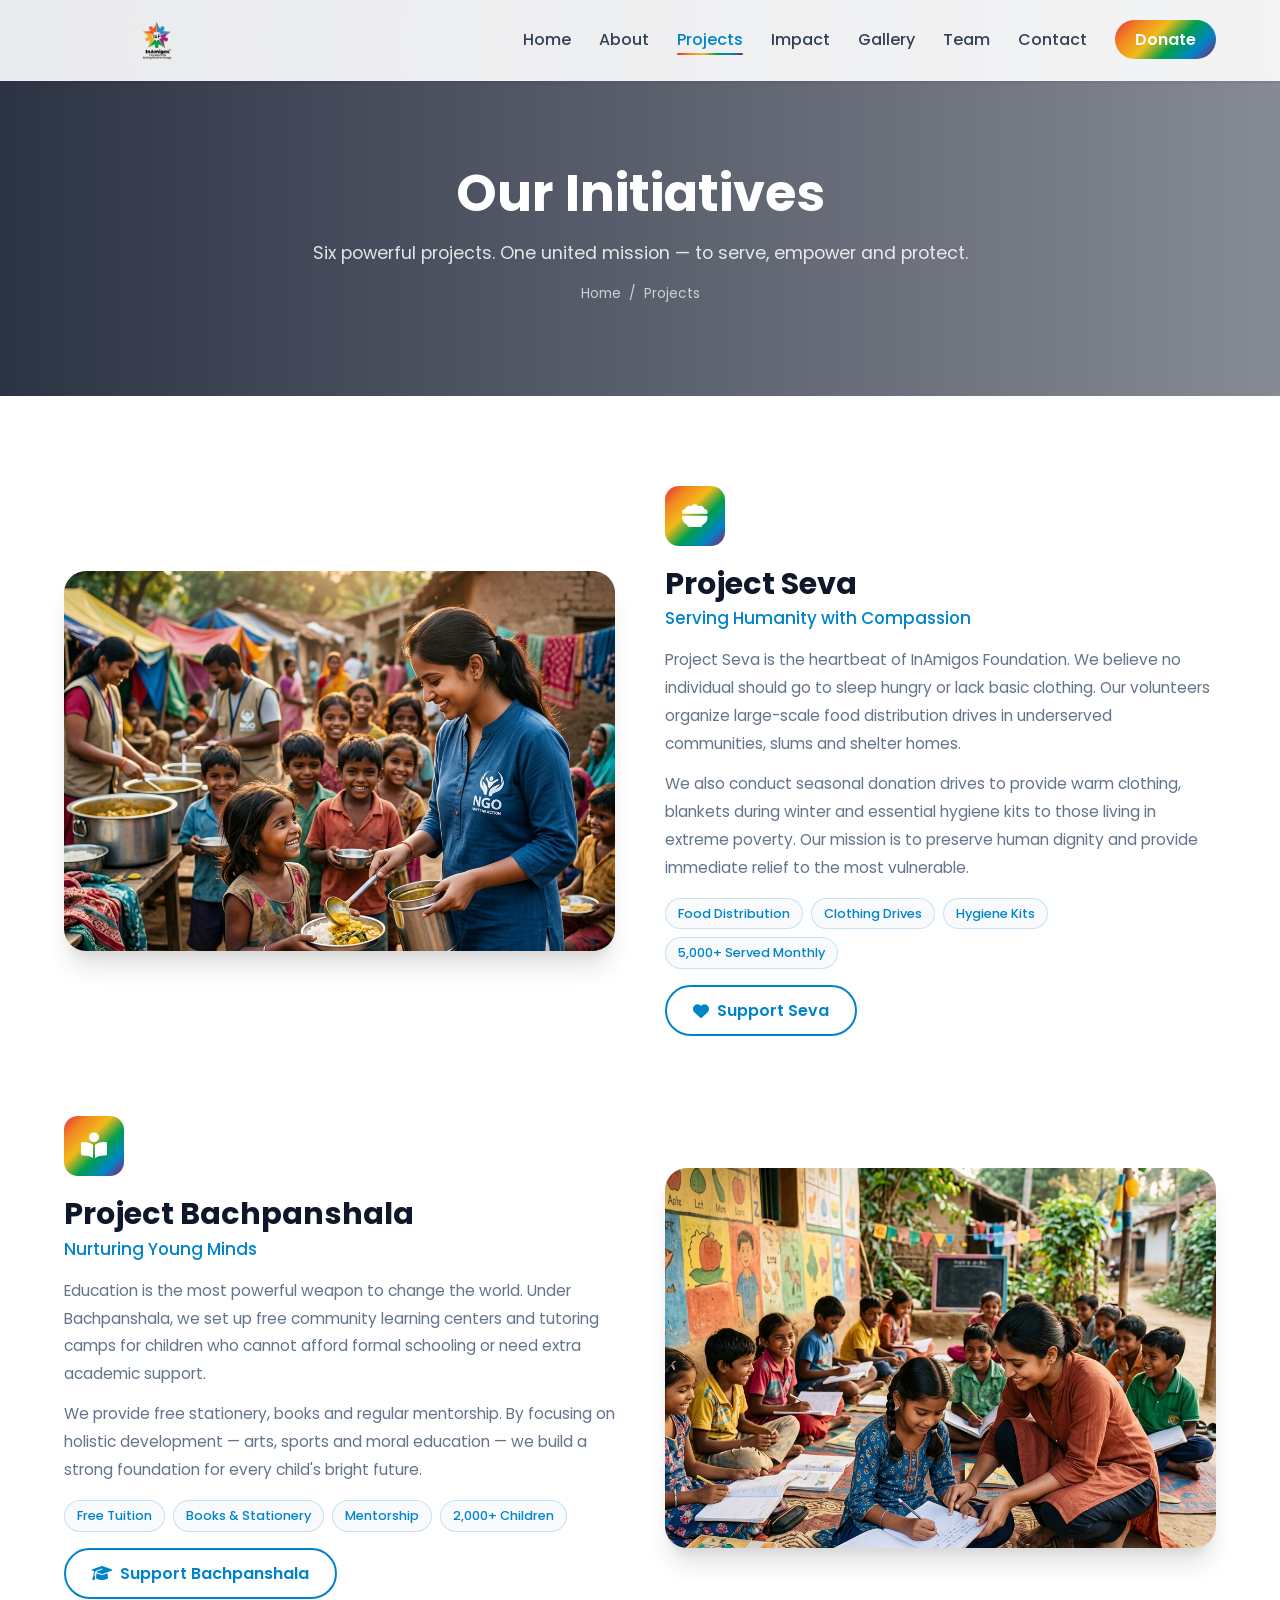
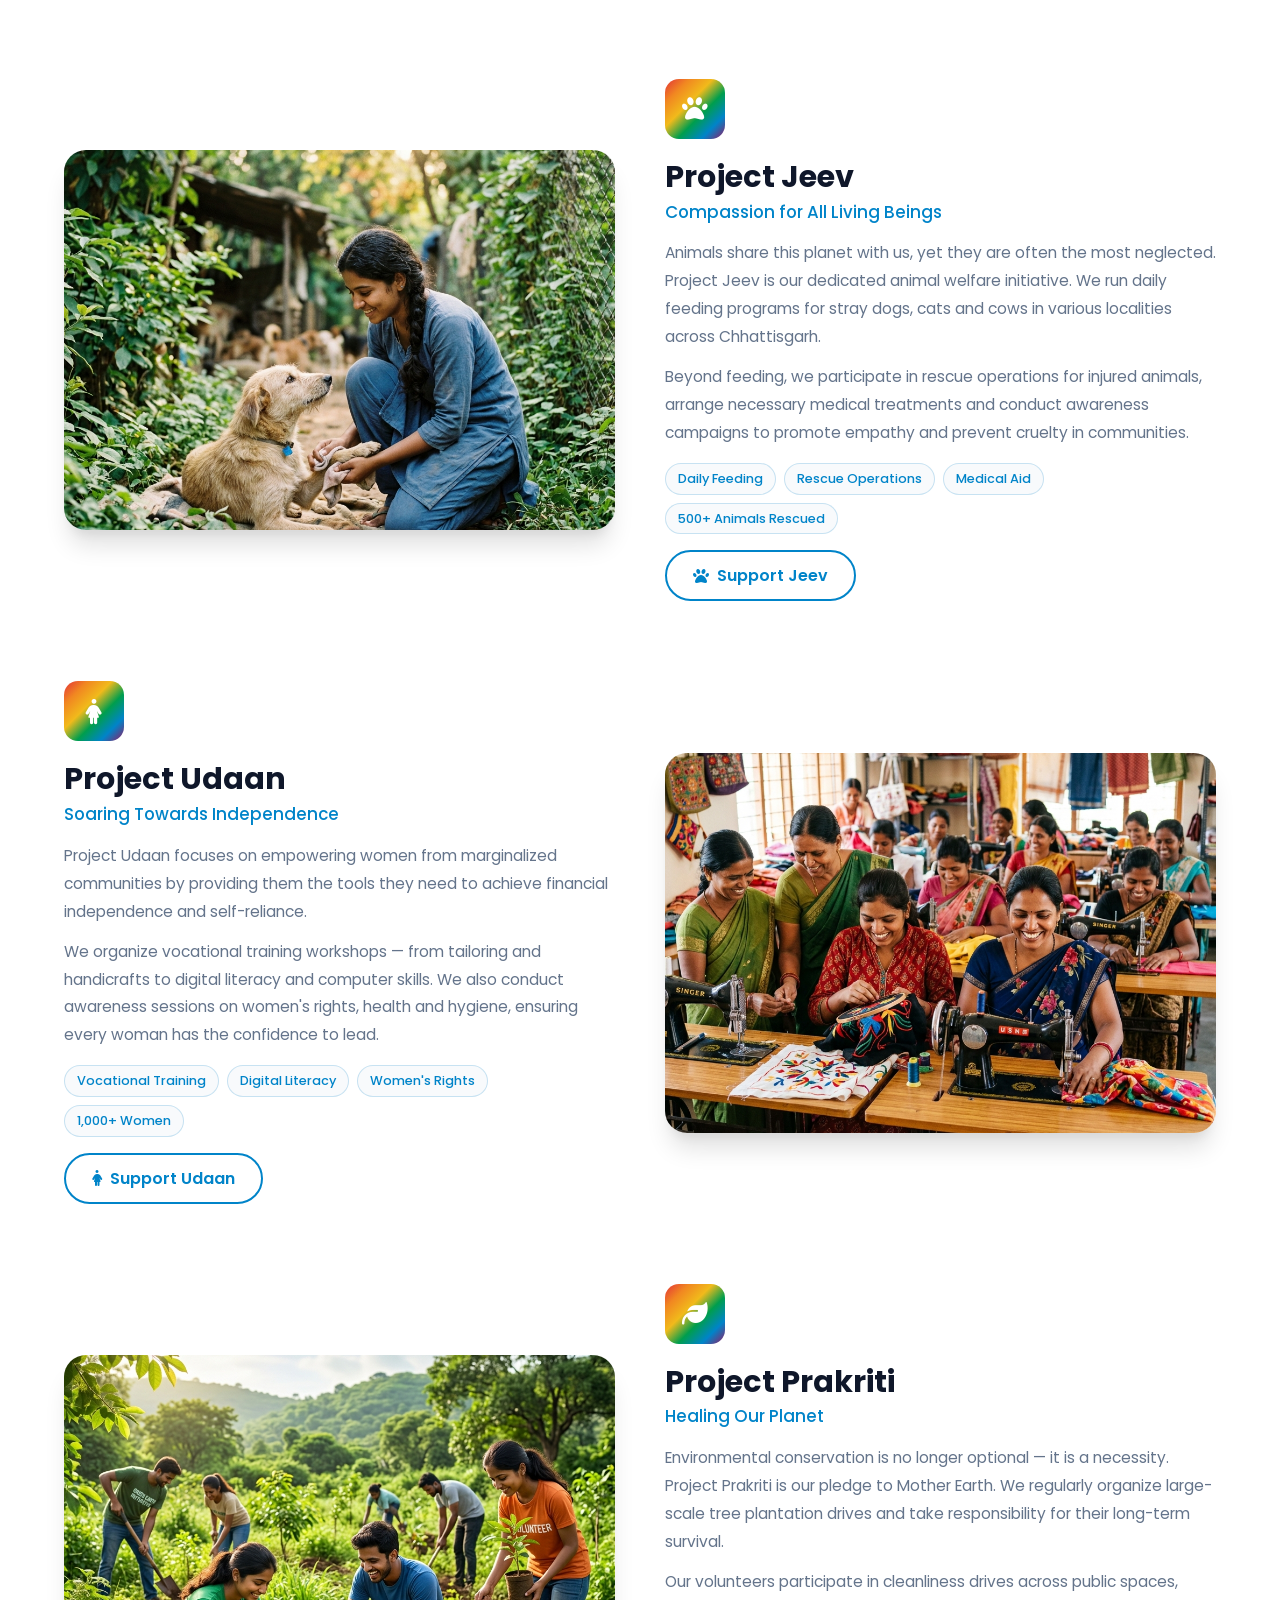
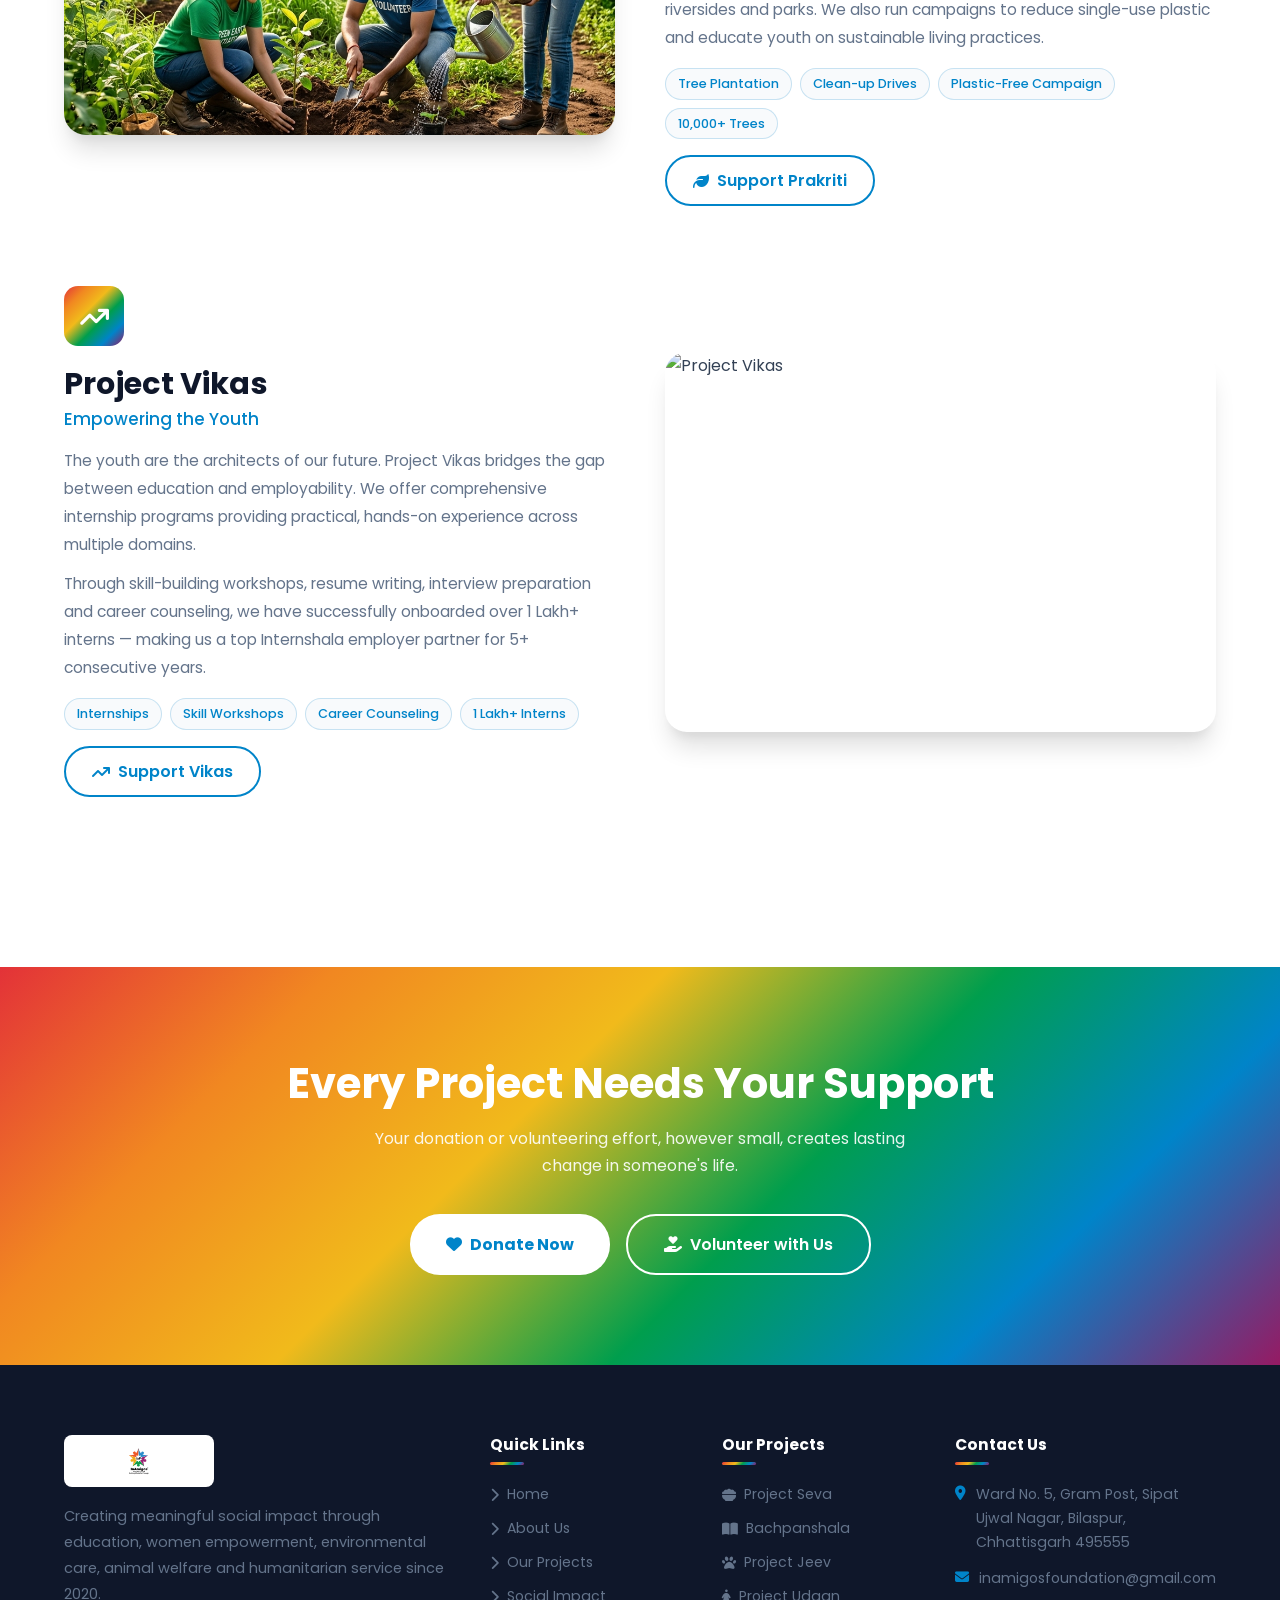
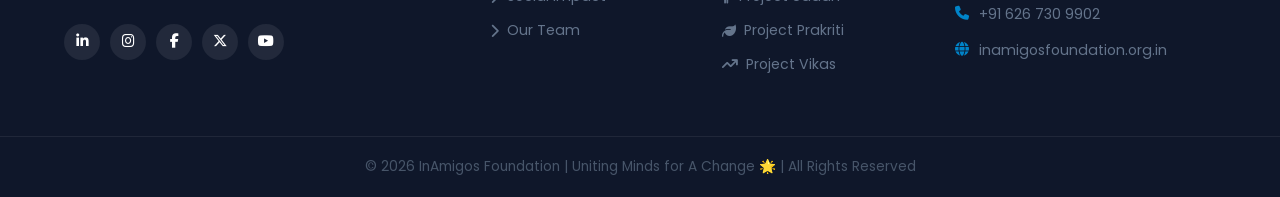
==== commit 10b7288d: "refactor: pure HTML+CSS only, remove all JS, CSS-only auto slider, inline nav/footer" ====
--- a/project/projects.html
+++ b/project/projects.html
@@ -1,181 +1,235 @@
 <!DOCTYPE html>
 <html lang="en">
 <head>
-  <meta charset="UTF-8">
-  <meta name="viewport" content="width=device-width, initial-scale=1.0">
-  <meta name="description" content="Explore all 6 flagship projects of InAmigos Foundation — Seva, Bachpanshala, Jeev, Udaan, Prakriti, and Vikas.">
-  <title>Our Projects | InAmigos Foundation</title>
-  <link rel="icon" type="image/png" href="favicon.png">
-  <link rel="preconnect" href="https://fonts.googleapis.com">
-  <link rel="preconnect" href="https://fonts.gstatic.com" crossorigin>
-  <link href="https://fonts.googleapis.com/css2?family=Poppins:wght@300;400;500;600;700;800&display=swap" rel="stylesheet">
-  <link rel="stylesheet" href="https://cdnjs.cloudflare.com/ajax/libs/font-awesome/6.5.1/css/all.min.css">
-  <link rel="stylesheet" href="style.css">
+<meta charset="UTF-8">
+<meta name="viewport" content="width=device-width,initial-scale=1.0">
+<meta name="description" content="Explore all 6 flagship projects of InAmigos Foundation — Seva, Bachpanshala, Jeev, Udaan, Prakriti and Vikas.">
+<title>Our Projects | InAmigos Foundation</title>
+<link rel="icon" type="image/png" href="favicon.png">
+<link rel="preconnect" href="https://fonts.googleapis.com">
+<link rel="preconnect" href="https://fonts.gstatic.com" crossorigin>
+<link href="https://fonts.googleapis.com/css2?family=Poppins:wght@300;400;500;600;700;800&display=swap" rel="stylesheet">
+<link rel="stylesheet" href="https://cdnjs.cloudflare.com/ajax/libs/font-awesome/6.5.1/css/all.min.css">
+<link rel="stylesheet" href="style.css">
 </head>
 <body>
 
-  <!-- PAGE HEADER -->
-  <section class="page-header">
-    <div class="container">
-      <h1>Our Initiatives</h1>
-      <p>Six powerful projects. One united mission — to serve, empower, and protect.</p>
-      <div class="breadcrumb">
-        <a href="index.html">Home</a>
-        <span>/</span>
-        <span>Projects</span>
-      </div>
-    </div>
-  </section>
-
-  <!-- DETAILED PROJECTS -->
-  <section class="section">
-    <div class="container">
-
-      <!-- Project Seva -->
-      <div id="seva" class="project-detail-row fade-in">
-        <div class="project-detail-image">
-          <img src="images/hero-seva.png" alt="Project Seva — Food & Clothing Distribution">
-        </div>
-        <div class="project-detail-text">
-          <div class="project-icon-lg"><i class="fa-solid fa-bowl-food"></i></div>
-          <h2>Project Seva</h2>
-          <h4>Serving Humanity with Compassion</h4>
-          <p>Project Seva is the heartbeat of InAmigos Foundation. We believe no individual should go to sleep hungry or lack basic clothing. Through Seva, our dedicated volunteers organize large-scale food distribution drives in underserved communities, slums, and shelter homes.</p>
-          <p>We also conduct seasonal donation drives to provide warm clothing, blankets during winter, and essential hygiene kits to those living in extreme poverty. Our mission is to preserve human dignity and provide immediate relief to the most vulnerable.</p>
-          <div class="impact-tags">
-            <span class="impact-tag">Food Distribution</span>
-            <span class="impact-tag">Clothing Drives</span>
-            <span class="impact-tag">Hygiene Kits</span>
-            <span class="impact-tag">5,000+ Monthly</span>
-          </div>
-          <a href="index.html#contact" class="btn-outline-primary"><i class="fa-solid fa-heart"></i> Support Seva</a>
-        </div>
-      </div>
-
-      <!-- Project Bachpanshala -->
-      <div id="bachpanshala" class="project-detail-row reverse fade-in">
-        <div class="project-detail-image">
-          <img src="images/hero-bachpanshala.png" alt="Project Bachpanshala — Education for Children">
-        </div>
-        <div class="project-detail-text">
-          <div class="project-icon-lg"><i class="fa-solid fa-book-open-reader"></i></div>
-          <h2>Project Bachpanshala</h2>
-          <h4>Nurturing Young Minds</h4>
-          <p>Education is the most powerful weapon to change the world. Under Bachpanshala, we set up free community learning centers and tutoring camps for children who cannot afford formal schooling or need extra academic support.</p>
-          <p>We provide free stationery, books, and regular mentorship. By focusing on holistic development — arts, sports, and moral education — we build a strong foundation for every child's bright future.</p>
-          <div class="impact-tags">
-            <span class="impact-tag">Free Tuition</span>
-            <span class="impact-tag">Books & Stationery</span>
-            <span class="impact-tag">Mentorship</span>
-            <span class="impact-tag">2,000+ Children</span>
-          </div>
-          <a href="index.html#contact" class="btn-outline-primary"><i class="fa-solid fa-graduation-cap"></i> Support Bachpanshala</a>
-        </div>
-      </div>
-
-      <!-- Project Jeev -->
-      <div id="jeev" class="project-detail-row fade-in">
-        <div class="project-detail-image">
-          <img src="images/hero-jeev.png" alt="Project Jeev — Animal Welfare">
-        </div>
-        <div class="project-detail-text">
-          <div class="project-icon-lg"><i class="fa-solid fa-paw"></i></div>
-          <h2>Project Jeev</h2>
-          <h4>Compassion for All Living Beings</h4>
-          <p>Animals share this planet with us, yet they are often the most neglected. Project Jeev is our dedicated animal welfare initiative. We run daily feeding programs for stray dogs, cats, and cows in various localities across Chhattisgarh.</p>
-          <p>Beyond feeding, we participate in rescue operations for injured animals, arrange necessary medical treatments, and conduct awareness campaigns to promote empathy and prevent cruelty in communities.</p>
-          <div class="impact-tags">
-            <span class="impact-tag">Daily Feeding</span>
-            <span class="impact-tag">Rescue Operations</span>
-            <span class="impact-tag">Medical Aid</span>
-            <span class="impact-tag">500+ Animals</span>
-          </div>
-          <a href="index.html#contact" class="btn-outline-primary"><i class="fa-solid fa-paw"></i> Support Jeev</a>
-        </div>
-      </div>
-
-      <!-- Project Udaan -->
-      <div id="udaan" class="project-detail-row reverse fade-in">
-        <div class="project-detail-image">
-          <img src="images/hero-udaan.png" alt="Project Udaan — Women Empowerment">
-        </div>
-        <div class="project-detail-text">
-          <div class="project-icon-lg"><i class="fa-solid fa-person-dress"></i></div>
-          <h2>Project Udaan</h2>
-          <h4>Soaring Towards Independence</h4>
-          <p>Project Udaan focuses on empowering women from marginalized communities by providing them with the tools they need to achieve financial independence and self-reliance.</p>
-          <p>We organize vocational training workshops — from tailoring and handicrafts to digital literacy and basic computer skills. We also conduct awareness sessions on women's rights, health, and hygiene, ensuring every woman has the confidence to lead.</p>
-          <div class="impact-tags">
-            <span class="impact-tag">Vocational Training</span>
-            <span class="impact-tag">Digital Literacy</span>
-            <span class="impact-tag">Women's Rights</span>
-            <span class="impact-tag">1,000+ Women</span>
-          </div>
-          <a href="index.html#contact" class="btn-outline-primary"><i class="fa-solid fa-person-dress"></i> Support Udaan</a>
-        </div>
-      </div>
-
-      <!-- Project Prakriti -->
-      <div id="prakriti" class="project-detail-row fade-in">
-        <div class="project-detail-image">
-          <img src="images/hero-prakriti.png" alt="Project Prakriti — Environmental Conservation">
-        </div>
-        <div class="project-detail-text">
-          <div class="project-icon-lg"><i class="fa-solid fa-leaf"></i></div>
-          <h2>Project Prakriti</h2>
-          <h4>Healing Our Planet</h4>
-          <p>Environmental conservation is no longer an option — it's a necessity. Project Prakriti is our pledge to Mother Earth. We regularly organize large-scale tree plantation drives and take responsibility for their long-term survival.</p>
-          <p>Our volunteers actively participate in cleanliness drives across public spaces, riversides, and parks. We also run campaigns to reduce single-use plastic and educate youth on sustainable living practices.</p>
-          <div class="impact-tags">
-            <span class="impact-tag">Tree Plantation</span>
-            <span class="impact-tag">Clean-up Drives</span>
-            <span class="impact-tag">Plastic-Free Campaign</span>
-            <span class="impact-tag">10,000+ Trees</span>
-          </div>
-          <a href="index.html#contact" class="btn-outline-primary"><i class="fa-solid fa-leaf"></i> Support Prakriti</a>
-        </div>
-      </div>
-
-      <!-- Project Vikas -->
-      <div id="vikas" class="project-detail-row reverse fade-in">
-        <div class="project-detail-image">
-          <img src="https://images.unsplash.com/photo-1522071820081-009f0129c71c?auto=format&fit=crop&w=1000&q=80" alt="Project Vikas — Youth Skill Building">
-        </div>
-        <div class="project-detail-text">
-          <div class="project-icon-lg"><i class="fa-solid fa-arrow-trend-up"></i></div>
-          <h2>Project Vikas</h2>
-          <h4>Empowering the Youth</h4>
-          <p>The youth are the architects of our future. Project Vikas bridges the gap between education and employability. We offer comprehensive internship programs providing practical, hands-on experience in various domains.</p>
-          <p>Through skill-building workshops, resume writing, interview preparation, and career counseling, we have successfully onboarded over 1 Lakh+ interns — making us a top employer partner on Internshala for 5+ consecutive years.</p>
-          <div class="impact-tags">
-            <span class="impact-tag">Internships</span>
-            <span class="impact-tag">Skill Workshops</span>
-            <span class="impact-tag">Career Counseling</span>
-            <span class="impact-tag">1 Lakh+ Interns</span>
-          </div>
-          <a href="index.html#contact" class="btn-outline-primary"><i class="fa-solid fa-arrow-trend-up"></i> Support Vikas</a>
-        </div>
-      </div>
-
-    </div>
-  </section>
-
-  <!-- CTA -->
-  <section class="cta">
-    <div class="container fade-in">
-      <h2>Every Project Needs Your Support</h2>
-      <p>Your donation or volunteering effort, no matter how small, creates lasting change in someone's life.</p>
-      <div class="cta-buttons">
-        <a href="https://rzp.io/l/kWQ87HP" target="_blank" class="btn btn-white btn-lg"><i class="fa-solid fa-heart"></i> Donate Now</a>
-        <a href="https://forms.gle/AB4c1hLaDDmtrKGU7" target="_blank" class="btn btn-border btn-lg"><i class="fa-solid fa-hands-helping"></i> Volunteer with Us</a>
-      </div>
-    </div>
-  </section>
-
-  <script src="components.js"></script>
-  <script>
-    renderNavbar('projects.html');
-    renderFooter();
-  </script>
+<!-- NAVBAR -->
+<header class="header">
+<div class="container navbar">
+<a href="index.html" class="logo"><img src="logo.png" alt="InAmigos Foundation" class="logo-img"></a>
+<input type="checkbox" id="nav-toggle" class="nav-toggle">
+<label for="nav-toggle" class="nav-toggle-label"><span></span></label>
+<nav class="nav-menu">
+<ul class="nav-links">
+<li><a href="index.html#home">Home</a></li>
+<li><a href="index.html#about">About</a></li>
+<li><a href="projects.html" class="active">Projects</a></li>
+<li><a href="index.html#impact">Impact</a></li>
+<li><a href="index.html#gallery">Gallery</a></li>
+<li><a href="index.html#team">Team</a></li>
+<li><a href="index.html#contact">Contact</a></li>
+<li><a href="https://rzp.io/l/kWQ87HP" target="_blank" class="nav-donate">Donate</a></li>
+</ul>
+</nav>
+</div>
+</header>
+
+<!-- PAGE HEADER -->
+<section class="page-header">
+<div class="container">
+<h1>Our Initiatives</h1>
+<p>Six powerful projects. One united mission — to serve, empower and protect.</p>
+<div class="breadcrumb">
+<a href="index.html">Home</a>
+<span>/</span>
+<span>Projects</span>
+</div>
+</div>
+</section>
+
+<!-- PROJECT DETAILS -->
+<section class="section">
+<div class="container">
+
+<!-- Seva -->
+<div id="seva" class="project-detail-row">
+<div class="project-detail-image"><img src="images/hero-seva.png" alt="Project Seva"></div>
+<div class="project-detail-text">
+<div class="project-icon-lg"><i class="fa-solid fa-bowl-food"></i></div>
+<h2>Project Seva</h2>
+<h4>Serving Humanity with Compassion</h4>
+<p>Project Seva is the heartbeat of InAmigos Foundation. We believe no individual should go to sleep hungry or lack basic clothing. Our volunteers organize large-scale food distribution drives in underserved communities, slums and shelter homes.</p>
+<p>We also conduct seasonal donation drives to provide warm clothing, blankets during winter and essential hygiene kits to those living in extreme poverty. Our mission is to preserve human dignity and provide immediate relief to the most vulnerable.</p>
+<div class="impact-tags">
+<span class="impact-tag">Food Distribution</span>
+<span class="impact-tag">Clothing Drives</span>
+<span class="impact-tag">Hygiene Kits</span>
+<span class="impact-tag">5,000+ Served Monthly</span>
+</div>
+<a href="index.html#contact" class="btn-outline-primary"><i class="fa-solid fa-heart"></i> Support Seva</a>
+</div>
+</div>
+
+<!-- Bachpanshala -->
+<div id="bachpanshala" class="project-detail-row reverse">
+<div class="project-detail-image"><img src="images/hero-bachpanshala.png" alt="Project Bachpanshala"></div>
+<div class="project-detail-text">
+<div class="project-icon-lg"><i class="fa-solid fa-book-open-reader"></i></div>
+<h2>Project Bachpanshala</h2>
+<h4>Nurturing Young Minds</h4>
+<p>Education is the most powerful weapon to change the world. Under Bachpanshala, we set up free community learning centers and tutoring camps for children who cannot afford formal schooling or need extra academic support.</p>
+<p>We provide free stationery, books and regular mentorship. By focusing on holistic development — arts, sports and moral education — we build a strong foundation for every child's bright future.</p>
+<div class="impact-tags">
+<span class="impact-tag">Free Tuition</span>
+<span class="impact-tag">Books &amp; Stationery</span>
+<span class="impact-tag">Mentorship</span>
+<span class="impact-tag">2,000+ Children</span>
+</div>
+<a href="index.html#contact" class="btn-outline-primary"><i class="fa-solid fa-graduation-cap"></i> Support Bachpanshala</a>
+</div>
+</div>
+
+<!-- Jeev -->
+<div id="jeev" class="project-detail-row">
+<div class="project-detail-image"><img src="images/hero-jeev.png" alt="Project Jeev"></div>
+<div class="project-detail-text">
+<div class="project-icon-lg"><i class="fa-solid fa-paw"></i></div>
+<h2>Project Jeev</h2>
+<h4>Compassion for All Living Beings</h4>
+<p>Animals share this planet with us, yet they are often the most neglected. Project Jeev is our dedicated animal welfare initiative. We run daily feeding programs for stray dogs, cats and cows in various localities across Chhattisgarh.</p>
+<p>Beyond feeding, we participate in rescue operations for injured animals, arrange necessary medical treatments and conduct awareness campaigns to promote empathy and prevent cruelty in communities.</p>
+<div class="impact-tags">
+<span class="impact-tag">Daily Feeding</span>
+<span class="impact-tag">Rescue Operations</span>
+<span class="impact-tag">Medical Aid</span>
+<span class="impact-tag">500+ Animals Rescued</span>
+</div>
+<a href="index.html#contact" class="btn-outline-primary"><i class="fa-solid fa-paw"></i> Support Jeev</a>
+</div>
+</div>
+
+<!-- Udaan -->
+<div id="udaan" class="project-detail-row reverse">
+<div class="project-detail-image"><img src="images/hero-udaan.png" alt="Project Udaan"></div>
+<div class="project-detail-text">
+<div class="project-icon-lg"><i class="fa-solid fa-person-dress"></i></div>
+<h2>Project Udaan</h2>
+<h4>Soaring Towards Independence</h4>
+<p>Project Udaan focuses on empowering women from marginalized communities by providing them the tools they need to achieve financial independence and self-reliance.</p>
+<p>We organize vocational training workshops — from tailoring and handicrafts to digital literacy and computer skills. We also conduct awareness sessions on women's rights, health and hygiene, ensuring every woman has the confidence to lead.</p>
+<div class="impact-tags">
+<span class="impact-tag">Vocational Training</span>
+<span class="impact-tag">Digital Literacy</span>
+<span class="impact-tag">Women's Rights</span>
+<span class="impact-tag">1,000+ Women</span>
+</div>
+<a href="index.html#contact" class="btn-outline-primary"><i class="fa-solid fa-person-dress"></i> Support Udaan</a>
+</div>
+</div>
+
+<!-- Prakriti -->
+<div id="prakriti" class="project-detail-row">
+<div class="project-detail-image"><img src="images/hero-prakriti.png" alt="Project Prakriti"></div>
+<div class="project-detail-text">
+<div class="project-icon-lg"><i class="fa-solid fa-leaf"></i></div>
+<h2>Project Prakriti</h2>
+<h4>Healing Our Planet</h4>
+<p>Environmental conservation is no longer optional — it is a necessity. Project Prakriti is our pledge to Mother Earth. We regularly organize large-scale tree plantation drives and take responsibility for their long-term survival.</p>
+<p>Our volunteers participate in cleanliness drives across public spaces, riversides and parks. We also run campaigns to reduce single-use plastic and educate youth on sustainable living practices.</p>
+<div class="impact-tags">
+<span class="impact-tag">Tree Plantation</span>
+<span class="impact-tag">Clean-up Drives</span>
+<span class="impact-tag">Plastic-Free Campaign</span>
+<span class="impact-tag">10,000+ Trees</span>
+</div>
+<a href="index.html#contact" class="btn-outline-primary"><i class="fa-solid fa-leaf"></i> Support Prakriti</a>
+</div>
+</div>
+
+<!-- Vikas -->
+<div id="vikas" class="project-detail-row reverse">
+<div class="project-detail-image"><img src="https://images.unsplash.com/photo-1522071820081-009f0129c71c?auto=format&fit=crop&w=1000&q=80" alt="Project Vikas"></div>
+<div class="project-detail-text">
+<div class="project-icon-lg"><i class="fa-solid fa-arrow-trend-up"></i></div>
+<h2>Project Vikas</h2>
+<h4>Empowering the Youth</h4>
+<p>The youth are the architects of our future. Project Vikas bridges the gap between education and employability. We offer comprehensive internship programs providing practical, hands-on experience across multiple domains.</p>
+<p>Through skill-building workshops, resume writing, interview preparation and career counseling, we have successfully onboarded over 1 Lakh+ interns — making us a top Internshala employer partner for 5+ consecutive years.</p>
+<div class="impact-tags">
+<span class="impact-tag">Internships</span>
+<span class="impact-tag">Skill Workshops</span>
+<span class="impact-tag">Career Counseling</span>
+<span class="impact-tag">1 Lakh+ Interns</span>
+</div>
+<a href="index.html#contact" class="btn-outline-primary"><i class="fa-solid fa-arrow-trend-up"></i> Support Vikas</a>
+</div>
+</div>
+
+</div>
+</section>
+
+<!-- CTA -->
+<section class="cta-section">
+<div class="container">
+<h2>Every Project Needs Your Support</h2>
+<p>Your donation or volunteering effort, however small, creates lasting change in someone's life.</p>
+<div class="cta-buttons">
+<a href="https://rzp.io/l/kWQ87HP" target="_blank" class="btn btn-white btn-lg"><i class="fa-solid fa-heart"></i> Donate Now</a>
+<a href="https://forms.gle/AB4c1hLaDDmtrKGU7" target="_blank" class="btn-border btn-lg"><i class="fa-solid fa-hand-holding-heart"></i> Volunteer with Us</a>
+</div>
+</div>
+</section>
+
+<!-- FOOTER -->
+<footer id="contact" class="footer">
+<div class="container">
+<div class="footer-grid">
+<div class="footer-about footer-col">
+<img src="logo.png" alt="InAmigos Foundation" class="footer-logo-img">
+<p>Creating meaningful social impact through education, women empowerment, environmental care, animal welfare and humanitarian service since 2020.</p>
+<div class="social-row">
+<a href="https://www.linkedin.com/company/inamigos-foundation" target="_blank" aria-label="LinkedIn"><i class="fa-brands fa-linkedin-in"></i></a>
+<a href="https://instagram.com/inamigos" target="_blank" aria-label="Instagram"><i class="fa-brands fa-instagram"></i></a>
+<a href="https://www.facebook.com/share/1CeyCkB3uL/" target="_blank" aria-label="Facebook"><i class="fa-brands fa-facebook-f"></i></a>
+<a href="https://twitter.com/InAmigosF" target="_blank" aria-label="X"><i class="fa-brands fa-x-twitter"></i></a>
+<a href="https://youtube.com/@inamigosfoundation" target="_blank" aria-label="YouTube"><i class="fa-brands fa-youtube"></i></a>
+</div>
+</div>
+<div class="footer-col">
+<h4>Quick Links</h4>
+<ul>
+<li><a href="index.html#home"><i class="fa-solid fa-chevron-right"></i>Home</a></li>
+<li><a href="index.html#about"><i class="fa-solid fa-chevron-right"></i>About Us</a></li>
+<li><a href="projects.html"><i class="fa-solid fa-chevron-right"></i>Our Projects</a></li>
+<li><a href="index.html#impact"><i class="fa-solid fa-chevron-right"></i>Social Impact</a></li>
+<li><a href="index.html#team"><i class="fa-solid fa-chevron-right"></i>Our Team</a></li>
+</ul>
+</div>
+<div class="footer-col">
+<h4>Our Projects</h4>
+<ul>
+<li><a href="#seva"><i class="fa-solid fa-bowl-food"></i>Project Seva</a></li>
+<li><a href="#bachpanshala"><i class="fa-solid fa-book-open"></i>Bachpanshala</a></li>
+<li><a href="#jeev"><i class="fa-solid fa-paw"></i>Project Jeev</a></li>
+<li><a href="#udaan"><i class="fa-solid fa-person-dress"></i>Project Udaan</a></li>
+<li><a href="#prakriti"><i class="fa-solid fa-leaf"></i>Project Prakriti</a></li>
+<li><a href="#vikas"><i class="fa-solid fa-arrow-trend-up"></i>Project Vikas</a></li>
+</ul>
+</div>
+<div class="footer-col">
+<h4>Contact Us</h4>
+<div class="footer-contact-item"><i class="fa-solid fa-location-dot"></i><span>Ward No. 5, Gram Post, Sipat Ujwal Nagar, Bilaspur, Chhattisgarh 495555</span></div>
+<div class="footer-contact-item"><i class="fa-solid fa-envelope"></i><span>inamigosfoundation@gmail.com</span></div>
+<div class="footer-contact-item"><i class="fa-solid fa-phone"></i><span>+91 626 730 9902</span></div>
+<div class="footer-contact-item"><i class="fa-solid fa-globe"></i><span>inamigosfoundation.org.in</span></div>
+</div>
+</div>
+</div>
+<div class="footer-bottom">
+<div class="container"><p>&copy; 2026 InAmigos Foundation | Uniting Minds for A Change 🌟 | All Rights Reserved</p></div>
+</div>
+</footer>
+
 </body>
 </html>
--- a/project/style.css
+++ b/project/style.css
@@ -1,311 +1,241 @@
-/* ============================================================
-   DESIGN TOKENS
-   ============================================================ */
-:root {
-  --red:    #E33238;
-  --orange: #F18721;
-  --yellow: #F1BA1B;
-  --green:  #009E4D;
-  --blue:   #0084C9;
-  --purple: #961A63;
-
-  --primary:      var(--blue);
-  --primary-dark: #006b9e;
-  --accent:       var(--orange);
-
-  --dark:   #0f172a;
-  --light:  #f8fafc;
-  --text:   #334155;
-  --muted:  #64748b;
-  --white:  #ffffff;
-
-  --grad-rainbow: linear-gradient(135deg,var(--red) 0%,var(--orange) 20%,var(--yellow) 40%,var(--green) 60%,var(--blue) 80%,var(--purple) 100%);
-  --grad-cta:     linear-gradient(135deg,var(--blue),var(--purple));
-  --grad-overlay: linear-gradient(to right,rgba(15,23,42,.88),rgba(15,23,42,.5));
-  --grad-dark:    linear-gradient(135deg,rgba(15,23,42,.96),rgba(15,23,42,.98));
-
-  --shadow-sm: 0 1px 3px rgba(0,0,0,.10);
-  --shadow-md: 0 4px 6px -1px rgba(0,0,0,.10);
-  --shadow-lg: 0 10px 15px -3px rgba(0,0,0,.10);
-  --shadow-xl: 0 20px 25px -5px rgba(0,0,0,.12),0 10px 10px -5px rgba(0,0,0,.05);
-
-  --glass-bg:     rgba(255,255,255,.85);
-  --glass-border: rgba(255,255,255,.18);
-
-  --ease: all .3s cubic-bezier(.4,0,.2,1);
-  --r-sm: 8px;
-  --r-md: 14px;
-  --r-lg: 22px;
-  --r-xl: 30px;
-}
-
-/* ============================================================
-   RESET & BASE
-   ============================================================ */
+/* === TOKENS === */
+:root{
+  --blue:#0084C9;--orange:#F18721;--red:#E33238;--green:#009E4D;
+  --yellow:#F1BA1B;--purple:#961A63;
+  --primary:var(--blue);--accent:var(--orange);
+  --dark:#0f172a;--light:#f8fafc;--text:#334155;--muted:#64748b;--white:#fff;
+  --grad:linear-gradient(135deg,var(--red) 0%,var(--orange) 20%,var(--yellow) 40%,var(--green) 60%,var(--blue) 80%,var(--purple) 100%);
+  --grad-cta:linear-gradient(135deg,var(--blue),var(--purple));
+  --overlay:linear-gradient(to right,rgba(15,23,42,.88),rgba(15,23,42,.5));
+  --dark-overlay:linear-gradient(135deg,rgba(15,23,42,.96),rgba(15,23,42,.98));
+  --sh-sm:0 1px 3px rgba(0,0,0,.1);
+  --sh-md:0 4px 6px -1px rgba(0,0,0,.1);
+  --sh-lg:0 10px 15px -3px rgba(0,0,0,.1);
+  --sh-xl:0 20px 25px -5px rgba(0,0,0,.12),0 10px 10px -5px rgba(0,0,0,.05);
+  --ease:all .3s cubic-bezier(.4,0,.2,1);
+  --r-sm:8px;--r-md:14px;--r-lg:22px;--r-xl:30px;
+}
+
+/* === RESET === */
 *,*::before,*::after{margin:0;padding:0;box-sizing:border-box}
-html{scroll-behavior:smooth;font-size:16px;scroll-padding-top:80px}
+html{scroll-behavior:smooth;scroll-padding-top:80px}
 body{font-family:'Poppins',sans-serif;color:var(--text);background:var(--white);overflow-x:hidden;line-height:1.7}
 a{text-decoration:none;color:inherit}
 ul{list-style:none}
 img{display:block;max-width:100%}
 
-/* ============================================================
-   LAYOUT UTILITIES
-   ============================================================ */
+/* === LAYOUT === */
 .container{width:100%;max-width:1200px;margin:0 auto;padding:0 24px}
 .section{padding:90px 0}
 .bg-light{background:var(--light)}
 .text-center{text-align:center}
 
-/* ============================================================
-   TYPOGRAPHY UTILITIES
-   ============================================================ */
+/* === TYPOGRAPHY === */
 h1,h2,h3,h4,h5,h6{font-weight:700;color:var(--dark);line-height:1.3}
-
-.section-label{
-  display:inline-block;
-  background:rgba(0,132,201,.1);
-  color:var(--primary);
-  font-size:.78rem;
-  font-weight:600;
-  letter-spacing:.1em;
-  text-transform:uppercase;
-  padding:5px 16px;
-  border-radius:20px;
-  margin-bottom:12px;
-}
+.section-label{display:inline-block;background:rgba(0,132,201,.1);color:var(--primary);font-size:.78rem;font-weight:600;letter-spacing:.1em;text-transform:uppercase;padding:5px 16px;border-radius:20px;margin-bottom:12px}
 .section-title{font-size:clamp(1.8rem,3vw,2.6rem);margin-bottom:14px}
-.section-title span{
-  background:var(--grad-rainbow);
-  -webkit-background-clip:text;
-  -webkit-text-fill-color:transparent;
-  background-clip:text;
-}
+.section-title span{background:var(--grad);-webkit-background-clip:text;-webkit-text-fill-color:transparent;background-clip:text}
 .section-sub{color:var(--muted);max-width:620px;margin:0 auto 50px;font-size:1.05rem}
-.divider{height:4px;width:70px;background:var(--grad-rainbow);border-radius:4px;margin:12px auto 0}
-
-/* ============================================================
-   BUTTONS
-   ============================================================ */
-.btn{display:inline-flex;align-items:center;gap:8px;padding:12px 28px;border-radius:var(--r-xl);font-weight:600;font-size:.95rem;transition:var(--ease);cursor:pointer;border:none;white-space:nowrap}
+.divider{height:4px;width:70px;background:var(--grad);border-radius:4px;margin:12px auto 0}
+
+/* === BUTTONS === */
+.btn{display:inline-flex;align-items:center;gap:8px;padding:12px 28px;border-radius:var(--r-xl);font-weight:600;font-size:.95rem;transition:var(--ease);cursor:pointer;border:none}
 .btn-lg{padding:15px 36px;font-size:1rem}
-.btn-primary{background:var(--grad-rainbow);color:var(--white);box-shadow:var(--shadow-md)}
-.btn-primary:hover{transform:translateY(-3px);box-shadow:var(--shadow-xl);color:var(--white)}
-.btn-secondary{background:var(--accent);color:var(--white);box-shadow:var(--shadow-md)}
-.btn-secondary:hover{background:#d67015;transform:translateY(-3px);box-shadow:var(--shadow-xl)}
+.btn-primary{background:var(--grad);color:var(--white);box-shadow:var(--sh-md)}
+.btn-primary:hover{transform:translateY(-3px);box-shadow:var(--sh-xl);color:var(--white)}
+.btn-secondary{background:var(--accent);color:var(--white)}
+.btn-secondary:hover{background:#d67015;transform:translateY(-3px)}
 .btn-outline{background:transparent;border:2px solid var(--white);color:var(--white)}
 .btn-outline:hover{background:var(--white);color:var(--primary)}
 .btn-outline-primary{background:transparent;border:2px solid var(--primary);color:var(--primary);padding:10px 26px;border-radius:var(--r-xl);font-weight:600;display:inline-flex;align-items:center;gap:8px;transition:var(--ease)}
 .btn-outline-primary:hover{background:var(--primary);color:var(--white)}
 
-/* ============================================================
-   NAVBAR
-   ============================================================ */
-.header{position:fixed;top:0;left:0;width:100%;z-index:1000;background:var(--glass-bg);backdrop-filter:blur(12px);-webkit-backdrop-filter:blur(12px);border-bottom:1px solid var(--glass-border);box-shadow:var(--shadow-sm);transition:var(--ease)}
-.header.scrolled{background:rgba(255,255,255,.97);box-shadow:var(--shadow-md)}
+/* === NAVBAR === */
+.header{position:fixed;top:0;left:0;width:100%;z-index:1000;background:rgba(255,255,255,.9);backdrop-filter:blur(12px);-webkit-backdrop-filter:blur(12px);border-bottom:1px solid rgba(255,255,255,.2);box-shadow:var(--sh-sm)}
 .navbar{display:flex;justify-content:space-between;align-items:center;height:80px}
 .logo-img{height:52px;width:auto;object-fit:contain}
 .nav-links{display:flex;align-items:center;gap:28px}
 .nav-links a{font-weight:500;color:var(--text);position:relative;padding:4px 0;transition:var(--ease)}
-.nav-links a::after{content:'';position:absolute;bottom:0;left:0;width:0;height:2px;background:var(--grad-rainbow);transition:var(--ease);border-radius:2px}
+.nav-links a::after{content:'';position:absolute;bottom:0;left:0;width:0;height:2px;background:var(--grad);transition:var(--ease);border-radius:2px}
 .nav-links a:hover,.nav-links a.active{color:var(--primary)}
 .nav-links a:hover::after,.nav-links a.active::after{width:100%}
-.nav-donate{background:var(--grad-rainbow);color:var(--white)!important;padding:8px 20px;border-radius:var(--r-xl);font-weight:600!important}
+.nav-donate{background:var(--grad);color:var(--white)!important;padding:8px 20px!important;border-radius:var(--r-xl);font-weight:600!important}
 .nav-donate::after{display:none!important}
-.nav-donate:hover{transform:translateY(-2px);box-shadow:var(--shadow-md);color:var(--white)!important}
+.nav-donate:hover{transform:translateY(-2px);box-shadow:var(--sh-md);color:var(--white)!important}
 .nav-toggle{display:none}
 .nav-toggle-label{display:none;cursor:pointer;width:30px;height:30px;position:relative;z-index:1001}
 .nav-toggle-label span,.nav-toggle-label span::before,.nav-toggle-label span::after{display:block;background:var(--primary);height:3px;width:100%;border-radius:2px;position:absolute;transition:var(--ease)}
 .nav-toggle-label span::before{content:'';top:-8px}
 .nav-toggle-label span::after{content:'';bottom:-8px}
 
-/* ============================================================
-   HERO SLIDER
-   ============================================================ */
+/* === CSS-ONLY HERO SLIDER === */
 .hero{position:relative;min-height:100vh;overflow:hidden;padding-top:80px}
-.hero-slides{display:flex;width:100%;height:100%;transition:none}
+.hero-slider{position:relative;width:100%;height:calc(100vh - 0px);min-height:500px}
 .hero-slide{
-  min-width:100%;height:calc(100vh - 0px);
+  position:absolute;inset:0;
   background-size:cover;background-position:center;
   display:flex;align-items:center;
-  position:relative;flex-shrink:0
-}
-.hero-slide::before{content:'';position:absolute;inset:0;background:var(--grad-overlay)}
-.hero-content{position:relative;z-index:2;color:var(--white);max-width:750px}
+  opacity:0;z-index:0;
+  animation:heroFade 30s ease infinite;
+}
+.hero-slide::before{content:'';position:absolute;inset:0;background:var(--overlay)}
+.hero-slide:nth-child(1){animation-delay:0s}
+.hero-slide:nth-child(2){animation-delay:6s}
+.hero-slide:nth-child(3){animation-delay:12s}
+.hero-slide:nth-child(4){animation-delay:18s}
+.hero-slide:nth-child(5){animation-delay:24s}
+@keyframes heroFade{
+  0%,100%{opacity:0;z-index:0}
+  4%{opacity:1;z-index:1}
+  16%{opacity:1;z-index:1}
+  20%{opacity:0;z-index:0}
+}
+.hero-content{position:relative;z-index:2;color:var(--white);max-width:750px;animation:slideUp .9s ease both}
 .hero-tag{display:inline-block;background:rgba(255,255,255,.15);backdrop-filter:blur(8px);border:1px solid rgba(255,255,255,.3);color:var(--white);padding:6px 18px;border-radius:20px;font-size:.82rem;font-weight:600;letter-spacing:.08em;text-transform:uppercase;margin-bottom:20px}
-.hero-content h1{font-size:clamp(2.2rem,5vw,4rem);color:var(--white);margin-bottom:18px;line-height:1.15}
-.hero-content h1 em{font-style:normal;background:var(--grad-rainbow);-webkit-background-clip:text;-webkit-text-fill-color:transparent;background-clip:text}
-.hero-content p{font-size:1.15rem;opacity:.9;margin-bottom:36px;max-width:580px}
+.hero-content h1{font-size:clamp(2.2rem,5vw,3.8rem);color:var(--white);margin-bottom:18px;line-height:1.15}
+.hero-content h1 em{font-style:normal;background:var(--grad);-webkit-background-clip:text;-webkit-text-fill-color:transparent;background-clip:text}
+.hero-content p{font-size:1.1rem;opacity:.9;margin-bottom:36px;max-width:580px}
 .hero-buttons{display:flex;gap:16px;flex-wrap:wrap}
-.hero-controls{position:absolute;bottom:36px;left:50%;transform:translateX(-50%);display:flex;gap:10px;z-index:10}
-.hero-dot{width:10px;height:10px;border-radius:50%;background:rgba(255,255,255,.4);cursor:pointer;transition:var(--ease);border:none}
-.hero-dot.active{background:var(--white);width:28px;border-radius:5px}
-.hero-arrows{position:absolute;top:50%;transform:translateY(-50%);width:100%;display:flex;justify-content:space-between;padding:0 20px;z-index:10;pointer-events:none}
-.hero-arrow{pointer-events:all;width:46px;height:46px;border-radius:50%;background:rgba(255,255,255,.15);backdrop-filter:blur(8px);border:1px solid rgba(255,255,255,.3);color:var(--white);font-size:1.1rem;cursor:pointer;display:flex;align-items:center;justify-content:center;transition:var(--ease)}
-.hero-arrow:hover{background:var(--white);color:var(--dark)}
-
-/* ============================================================
-   ANNOUNCEMENT TICKER
-   ============================================================ */
-.ticker{background:var(--dark);color:var(--white);padding:10px 0;overflow:hidden}
-.ticker-inner{display:flex;gap:60px;animation:ticker-scroll 30s linear infinite;white-space:nowrap}
-.ticker-item{display:flex;align-items:center;gap:10px;font-size:.88rem}
+@keyframes slideUp{from{opacity:0;transform:translateY(30px)}to{opacity:1;transform:translateY(0)}}
+
+/* Dot indicators (visual only, CSS-driven) */
+.hero-dots{position:absolute;bottom:32px;left:50%;transform:translateX(-50%);display:flex;gap:10px;z-index:10}
+.hero-dot{width:10px;height:10px;border-radius:50%;background:rgba(255,255,255,.4);animation:dotActive 30s ease infinite}
+.hero-dot:nth-child(1){animation-delay:0s}
+.hero-dot:nth-child(2){animation-delay:6s}
+.hero-dot:nth-child(3){animation-delay:12s}
+.hero-dot:nth-child(4){animation-delay:18s}
+.hero-dot:nth-child(5){animation-delay:24s}
+@keyframes dotActive{
+  0%,100%{background:rgba(255,255,255,.4);width:10px}
+  4%{background:var(--white);width:28px;border-radius:5px}
+  16%{background:var(--white);width:28px;border-radius:5px}
+  20%{background:rgba(255,255,255,.4);width:10px}
+}
+
+/* === TICKER === */
+.ticker{background:var(--dark);color:var(--white);padding:11px 0;overflow:hidden}
+.ticker-inner{display:flex;gap:60px;animation:tickerScroll 35s linear infinite;white-space:nowrap;width:max-content}
+.ticker-item{display:inline-flex;align-items:center;gap:10px;font-size:.88rem;flex-shrink:0}
 .ticker-item i{color:var(--orange)}
-@keyframes ticker-scroll{from{transform:translateX(0)}to{transform:translateX(-50%)}}
-
-/* ============================================================
-   ABOUT SECTION
-   ============================================================ */
-.about-grid{display:grid;grid-template-columns:1fr 1fr;gap:60px;align-items:center}
-.about-img-wrap{position:relative}
-.about-img-main{width:100%;border-radius:var(--r-lg);box-shadow:var(--shadow-xl);object-fit:cover;height:480px}
-.about-badge{position:absolute;bottom:-24px;right:-24px;background:var(--grad-rainbow);color:var(--white);padding:20px 24px;border-radius:var(--r-md);text-align:center;box-shadow:var(--shadow-xl)}
-.about-badge strong{display:block;font-size:2rem;line-height:1}
-.about-badge span{font-size:.8rem;opacity:.9}
-.about-text-side .section-label{text-align:left}
-.about-text-side .section-title{text-align:left}
-.about-text-side .section-title::after{margin-left:0}
-.about-text-side p{color:var(--muted);margin-bottom:18px;font-size:1.02rem}
-.credentials{display:grid;grid-template-columns:1fr 1fr;gap:14px;margin:28px 0}
-.cred-item{display:flex;align-items:center;gap:12px;background:var(--light);padding:14px;border-radius:var(--r-sm);border:1px solid rgba(0,0,0,.05);transition:var(--ease)}
-.cred-item:hover{border-color:var(--primary);transform:translateY(-2px);box-shadow:var(--shadow-md)}
-.cred-item i{font-size:1.2rem;color:var(--primary);flex-shrink:0}
-.cred-item span{font-size:.88rem;font-weight:500;color:var(--dark)}
-
-/* ============================================================
-   STATS COUNTER SECTION
-   ============================================================ */
+@keyframes tickerScroll{from{transform:translateX(0)}to{transform:translateX(-50%)}}
+
+/* === STATS === */
 .stats{background:var(--grad-cta);padding:70px 0}
 .stats-grid{display:grid;grid-template-columns:repeat(4,1fr);gap:30px}
 .stat-item{text-align:center;color:var(--white)}
 .stat-icon{width:64px;height:64px;background:rgba(255,255,255,.15);border-radius:50%;display:flex;align-items:center;justify-content:center;margin:0 auto 16px;font-size:1.6rem}
 .stat-number{font-size:clamp(2rem,4vw,3rem);font-weight:700;color:var(--white);line-height:1}
-.stat-suffix{font-size:1.4rem}
 .stat-label{font-size:.95rem;opacity:.85;margin-top:6px}
 
-/* ============================================================
-   CAUSES / PROJECTS GRID
-   ============================================================ */
-.causes-grid{display:grid;grid-template-columns:repeat(3,1fr);gap:28px}
-.cause-card{background:var(--white);border-radius:var(--r-lg);overflow:hidden;box-shadow:var(--shadow-md);transition:var(--ease);border:1px solid rgba(0,0,0,.05)}
-.cause-card:hover{transform:translateY(-10px);box-shadow:var(--shadow-xl)}
+/* === ABOUT === */
+.about-grid{display:grid;grid-template-columns:1fr 1fr;gap:60px;align-items:center}
+.about-img-wrap{position:relative}
+.about-img-main{width:100%;border-radius:var(--r-lg);box-shadow:var(--sh-xl);object-fit:cover;height:460px}
+.about-badge{position:absolute;bottom:-20px;right:-20px;background:var(--grad);color:var(--white);padding:20px 24px;border-radius:var(--r-md);text-align:center;box-shadow:var(--sh-xl)}
+.about-badge strong{display:block;font-size:2rem;line-height:1}
+.about-badge span{font-size:.8rem;opacity:.9}
+.about-text-side p{color:var(--muted);margin-bottom:16px;font-size:1rem}
+.credentials{display:grid;grid-template-columns:1fr 1fr;gap:12px;margin:24px 0}
+.cred-item{display:flex;align-items:center;gap:12px;background:var(--light);padding:12px 14px;border-radius:var(--r-sm);border:1px solid rgba(0,0,0,.05);transition:var(--ease)}
+.cred-item:hover{border-color:var(--primary);transform:translateY(-2px);box-shadow:var(--sh-md)}
+.cred-item i{font-size:1.1rem;color:var(--primary);flex-shrink:0}
+.cred-item span{font-size:.85rem;font-weight:500;color:var(--dark)}
+.about-actions{display:flex;gap:14px;flex-wrap:wrap;margin-top:14px}
+
+/* === CAUSES GRID === */
+.causes-grid{display:grid;grid-template-columns:repeat(3,1fr);gap:26px}
+.cause-card{background:var(--white);border-radius:var(--r-lg);overflow:hidden;box-shadow:var(--sh-md);transition:var(--ease);border:1px solid rgba(0,0,0,.05)}
+.cause-card:hover{transform:translateY(-10px);box-shadow:var(--sh-xl)}
 .cause-img{height:200px;overflow:hidden;position:relative}
 .cause-img img{width:100%;height:100%;object-fit:cover;transition:transform .5s ease}
 .cause-card:hover .cause-img img{transform:scale(1.07)}
-.cause-badge{position:absolute;top:14px;left:14px;background:var(--grad-rainbow);color:var(--white);font-size:.75rem;font-weight:600;padding:4px 14px;border-radius:20px}
-.cause-body{padding:24px}
-.cause-icon-wrap{width:48px;height:48px;border-radius:var(--r-sm);display:flex;align-items:center;justify-content:center;font-size:1.3rem;color:var(--white);margin-bottom:14px;background:var(--grad-rainbow)}
-.cause-body h3{font-size:1.25rem;margin-bottom:8px}
-.cause-body p{color:var(--muted);font-size:.94rem;margin-bottom:16px}
-.cause-meta{display:flex;align-items:center;justify-content:space-between;font-size:.85rem;color:var(--muted);border-top:1px solid var(--light);padding-top:14px;margin-top:4px}
-
-/* ============================================================
-   IMPACT / SOCIAL PURPOSE SECTION
-   ============================================================ */
-.impact{background:var(--grad-dark),url('https://images.unsplash.com/photo-1593113514676-59008ac5049b?auto=format&fit=crop&w=2000&q=80') center/cover fixed}
+.cause-badge-pill{position:absolute;top:12px;left:12px;background:var(--grad);color:var(--white);font-size:.73rem;font-weight:600;padding:3px 12px;border-radius:20px}
+.cause-body{padding:22px}
+.cause-icon-wrap{width:46px;height:46px;border-radius:var(--r-sm);display:flex;align-items:center;justify-content:center;font-size:1.2rem;color:var(--white);margin-bottom:12px;background:var(--grad)}
+.cause-body h3{font-size:1.2rem;margin-bottom:8px}
+.cause-body p{color:var(--muted);font-size:.92rem;margin-bottom:14px}
+.cause-meta{display:flex;align-items:center;justify-content:space-between;font-size:.83rem;color:var(--muted);border-top:1px solid var(--light);padding-top:12px}
+
+/* === IMPACT === */
+.impact{background:var(--dark-overlay),url('https://images.unsplash.com/photo-1593113514676-59008ac5049b?auto=format&fit=crop&w=2000&q=80') center/cover fixed;padding:90px 0}
 .impact .section-title{color:var(--white)}
-.impact .section-sub{color:rgba(255,255,255,.7)}
+.impact .section-sub{color:rgba(255,255,255,.65)}
 .impact-grid{display:grid;grid-template-columns:repeat(3,1fr);gap:24px}
-.impact-card{background:rgba(255,255,255,.06);backdrop-filter:blur(10px);border:1px solid rgba(255,255,255,.1);border-radius:var(--r-lg);padding:36px 24px;text-align:center;transition:var(--ease)}
+.impact-card{background:rgba(255,255,255,.06);backdrop-filter:blur(10px);border:1px solid rgba(255,255,255,.1);border-radius:var(--r-lg);padding:36px 22px;text-align:center;transition:var(--ease)}
 .impact-card:hover{background:rgba(255,255,255,.12);transform:translateY(-8px)}
-.impact-card i{font-size:2.8rem;color:var(--orange);margin-bottom:18px}
-.impact-card h3{color:var(--white);font-size:1.15rem;margin-bottom:10px}
-.impact-card p{color:rgba(255,255,255,.65);font-size:.92rem}
-
-/* ============================================================
-   GALLERY STRIP
-   ============================================================ */
+.impact-card i{font-size:2.6rem;color:var(--orange);margin-bottom:16px}
+.impact-card h3{color:var(--white);font-size:1.1rem;margin-bottom:10px}
+.impact-card p{color:rgba(255,255,255,.62);font-size:.9rem}
+
+/* === GALLERY === */
 .gallery-strip{display:grid;grid-template-columns:repeat(4,1fr);grid-template-rows:200px 200px;gap:12px}
-.g-item{border-radius:var(--r-md);overflow:hidden;position:relative;cursor:pointer}
+.g-item{border-radius:var(--r-md);overflow:hidden;position:relative}
 .g-item img{width:100%;height:100%;object-fit:cover;transition:transform .5s ease}
-.g-item:hover img{transform:scale(1.1)}
+.g-item:hover img{transform:scale(1.08)}
 .g-item--wide{grid-column:span 2}
 .g-item--tall{grid-row:span 2}
 .g-overlay{position:absolute;inset:0;background:rgba(15,23,42,.5);opacity:0;transition:var(--ease);display:flex;align-items:center;justify-content:center;color:var(--white);font-size:1.5rem}
 .g-item:hover .g-overlay{opacity:1}
 
-/* ============================================================
-   TEAM SECTION
-   ============================================================ */
-.team-grid{display:grid;grid-template-columns:repeat(3,1fr);gap:28px}
-.team-card{background:var(--white);border-radius:var(--r-lg);padding:32px 24px;text-align:center;box-shadow:var(--shadow-md);transition:var(--ease);border:1px solid rgba(0,0,0,.05)}
-.team-card:hover{transform:translateY(-10px);box-shadow:var(--shadow-xl);border-color:var(--primary)}
-.team-avatar{width:90px;height:90px;border-radius:50%;background:var(--grad-rainbow);display:flex;align-items:center;justify-content:center;margin:0 auto 18px;font-size:2rem;color:var(--white);font-weight:700;border:4px solid var(--light)}
-.team-card h3{font-size:1.1rem;margin-bottom:4px}
-.team-card .role{color:var(--primary);font-weight:500;font-size:.9rem;margin-bottom:12px}
-.team-social{display:flex;justify-content:center;gap:12px}
-.team-social a{width:34px;height:34px;border-radius:50%;background:var(--light);display:flex;align-items:center;justify-content:center;color:var(--muted);transition:var(--ease);font-size:.9rem}
+/* === TEAM === */
+.team-grid{display:grid;grid-template-columns:repeat(3,1fr);gap:26px}
+.team-card{background:var(--white);border-radius:var(--r-lg);padding:30px 22px;text-align:center;box-shadow:var(--sh-md);transition:var(--ease);border:1px solid rgba(0,0,0,.05)}
+.team-card:hover{transform:translateY(-8px);box-shadow:var(--sh-xl);border-color:var(--primary)}
+.team-avatar{width:80px;height:80px;border-radius:50%;background:var(--grad);display:flex;align-items:center;justify-content:center;margin:0 auto 16px;font-size:1.8rem;color:var(--white);font-weight:700}
+.team-card h3{font-size:1.05rem;margin-bottom:4px}
+.team-card .role{color:var(--primary);font-weight:500;font-size:.88rem;margin-bottom:14px}
+.team-social{display:flex;justify-content:center;gap:10px}
+.team-social a{width:32px;height:32px;border-radius:50%;background:var(--light);display:flex;align-items:center;justify-content:center;color:var(--muted);transition:var(--ease);font-size:.88rem}
 .team-social a:hover{background:var(--primary);color:var(--white)}
 
-/* ============================================================
-   CTA BANNER
-   ============================================================ */
-.cta{background:var(--grad-rainbow);padding:90px 0;text-align:center}
-.cta h2{color:var(--white);font-size:clamp(1.8rem,3.5vw,2.8rem);margin-bottom:14px}
-.cta p{color:rgba(255,255,255,.9);font-size:1.05rem;max-width:580px;margin:0 auto 36px}
+/* === CTA === */
+.cta-section{background:var(--grad);padding:90px 0;text-align:center}
+.cta-section h2{color:var(--white);font-size:clamp(1.8rem,3.5vw,2.6rem);margin-bottom:14px}
+.cta-section p{color:rgba(255,255,255,.9);font-size:1rem;max-width:560px;margin:0 auto 34px}
 .cta-buttons{display:flex;gap:16px;justify-content:center;flex-wrap:wrap}
-.cta .btn-white{background:var(--white);color:var(--primary);font-weight:700}
-.cta .btn-white:hover{background:var(--light);transform:translateY(-3px);box-shadow:var(--shadow-xl)}
-.cta .btn-border{background:transparent;border:2px solid var(--white);color:var(--white)}
-.cta .btn-border:hover{background:var(--white);color:var(--primary)}
-
-/* ============================================================
-   FOOTER
-   ============================================================ */
+.btn-white{background:var(--white);color:var(--primary);font-weight:700}
+.btn-white:hover{background:var(--light);transform:translateY(-3px);box-shadow:var(--sh-xl)}
+.btn-border{background:transparent;border:2px solid var(--white);color:var(--white);display:inline-flex;align-items:center;gap:8px;padding:15px 36px;border-radius:var(--r-xl);font-weight:600;font-size:1rem;transition:var(--ease)}
+.btn-border:hover{background:var(--white);color:var(--primary)}
+
+/* === FOOTER === */
 .footer{background:var(--dark);color:#94a3b8;padding-top:70px}
 .footer-grid{display:grid;grid-template-columns:2fr 1fr 1fr 1fr;gap:40px;margin-bottom:50px}
-.footer-logo-img{height:56px;width:auto;object-fit:contain;background:var(--white);padding:8px 12px;border-radius:var(--r-sm);margin-bottom:18px}
-.footer-about p{font-size:.93rem;line-height:1.8;color:#64748b}
-.footer-col h4{color:var(--white);font-size:1rem;margin-bottom:20px;position:relative;padding-bottom:10px}
-.footer-col h4::after{content:'';position:absolute;bottom:0;left:0;width:36px;height:3px;background:var(--grad-rainbow);border-radius:3px}
+.footer-logo-img{height:52px;width:auto;background:var(--white);padding:8px 10px;border-radius:var(--r-sm);margin-bottom:16px;object-fit:contain}
+.footer-about p{font-size:.91rem;color:#64748b;line-height:1.8}
+.footer-col h4{color:var(--white);font-size:.97rem;margin-bottom:18px;padding-bottom:10px;position:relative}
+.footer-col h4::after{content:'';position:absolute;bottom:0;left:0;width:34px;height:3px;background:var(--grad);border-radius:3px}
 .footer-col ul li{margin-bottom:10px}
-.footer-col ul a{color:#64748b;font-size:.9rem;transition:var(--ease);display:flex;align-items:center;gap:8px}
+.footer-col ul a{color:#64748b;font-size:.88rem;transition:var(--ease);display:flex;align-items:center;gap:8px}
 .footer-col ul a:hover{color:var(--primary);padding-left:4px}
-.footer-contact-item{display:flex;gap:12px;margin-bottom:14px;font-size:.9rem}
+.footer-contact-item{display:flex;gap:10px;margin-bottom:12px;font-size:.88rem;color:#64748b}
 .footer-contact-item i{color:var(--primary);margin-top:3px;flex-shrink:0}
-.social-icons{display:flex;gap:12px;margin-top:8px}
-.social-icons a{width:38px;height:38px;border-radius:50%;background:rgba(255,255,255,.08);display:flex;align-items:center;justify-content:center;color:var(--white);font-size:.95rem;transition:var(--ease)}
-.social-icons a:hover{background:var(--primary);transform:translateY(-3px)}
-.footer-bottom{border-top:1px solid rgba(255,255,255,.07);padding:20px 0;text-align:center;font-size:.88rem;color:#475569}
-
-/* ============================================================
-   PAGE HEADER (projects page)
-   ============================================================ */
-.page-header{background:var(--grad-overlay),url('https://images.unsplash.com/photo-1593113514676-59008ac5049b?auto=format&fit=crop&w=2000&q=80') center/cover;padding:160px 0 90px;text-align:center;color:var(--white)}
-.page-header h1{font-size:clamp(2rem,4vw,3.4rem);color:var(--white);margin-bottom:12px}
-.page-header p{font-size:1.15rem;opacity:.85}
-.breadcrumb{display:flex;justify-content:center;gap:8px;margin-top:16px;font-size:.88rem;opacity:.75}
-.breadcrumb a{color:var(--white)}
-.breadcrumb span{opacity:.6}
-
-/* ============================================================
-   PROJECT DETAIL ROWS (projects page)
-   ============================================================ */
+.social-row{display:flex;gap:10px;margin-top:16px}
+.social-row a{width:36px;height:36px;border-radius:50%;background:rgba(255,255,255,.08);display:flex;align-items:center;justify-content:center;color:var(--white);font-size:.9rem;transition:var(--ease)}
+.social-row a:hover{background:var(--primary);transform:translateY(-3px)}
+.footer-bottom{border-top:1px solid rgba(255,255,255,.07);padding:18px 0;text-align:center;font-size:.86rem;color:#475569}
+
+/* === PROJECTS PAGE === */
+.page-header{background:var(--overlay),url('https://images.unsplash.com/photo-1593113514676-59008ac5049b?auto=format&fit=crop&w=2000&q=80') center/cover;padding:160px 0 90px;text-align:center;color:var(--white)}
+.page-header h1{font-size:clamp(2rem,4vw,3.2rem);color:var(--white);margin-bottom:12px}
+.page-header p{font-size:1.1rem;opacity:.85}
+.breadcrumb{display:flex;justify-content:center;gap:8px;margin-top:14px;font-size:.86rem;opacity:.7}
+.breadcrumb a:hover{color:var(--orange)}
 .project-detail-row{display:flex;gap:50px;align-items:center;margin-bottom:80px;flex-wrap:wrap}
 .project-detail-row.reverse{flex-direction:row-reverse}
-.project-detail-image{flex:1;min-width:300px;border-radius:var(--r-lg);overflow:hidden;box-shadow:var(--shadow-xl)}
+.project-detail-image{flex:1;min-width:300px;border-radius:var(--r-lg);overflow:hidden;box-shadow:var(--sh-xl)}
 .project-detail-image img{width:100%;height:380px;object-fit:cover;transition:transform .5s ease;display:block}
 .project-detail-image:hover img{transform:scale(1.04)}
 .project-detail-text{flex:1;min-width:300px}
-.project-icon-lg{width:64px;height:64px;border-radius:var(--r-md);background:var(--grad-rainbow);display:flex;align-items:center;justify-content:center;font-size:1.8rem;color:var(--white);margin-bottom:20px}
-.project-detail-text h2{font-size:2rem;margin-bottom:6px}
-.project-detail-text h4{color:var(--primary);font-weight:500;font-size:1.1rem;margin-bottom:18px}
-.project-detail-text p{color:var(--muted);font-size:1rem;margin-bottom:14px;line-height:1.8}
-.impact-tags{display:flex;flex-wrap:wrap;gap:10px;margin:18px 0}
-.impact-tag{background:var(--light);border:1px solid rgba(0,132,201,.2);color:var(--primary);padding:5px 14px;border-radius:20px;font-size:.82rem;font-weight:500}
-
-/* ============================================================
-   ANIMATIONS
-   ============================================================ */
-@keyframes fadeInUp{from{opacity:0;transform:translateY(28px)}to{opacity:1;transform:translateY(0)}}
-@keyframes fadeIn{from{opacity:0}to{opacity:1}}
-.animate-up{animation:fadeInUp .8s ease both}
-.animate-up-2{animation:fadeInUp .8s ease .2s both}
-.animate-up-3{animation:fadeInUp .8s ease .4s both}
-
-/* ============================================================
-   RESPONSIVE
-   ============================================================ */
+.project-icon-lg{width:60px;height:60px;border-radius:var(--r-md);background:var(--grad);display:flex;align-items:center;justify-content:center;font-size:1.6rem;color:var(--white);margin-bottom:18px}
+.project-detail-text h2{font-size:1.9rem;margin-bottom:5px}
+.project-detail-text h4{color:var(--primary);font-weight:500;font-size:1.05rem;margin-bottom:16px}
+.project-detail-text p{color:var(--muted);font-size:.97rem;margin-bottom:12px;line-height:1.8}
+.impact-tags{display:flex;flex-wrap:wrap;gap:8px;margin:16px 0}
+.impact-tag{background:var(--light);border:1px solid rgba(0,132,201,.2);color:var(--primary);padding:4px 12px;border-radius:20px;font-size:.8rem;font-weight:500}
+
+/* === RESPONSIVE === */
 @media(max-width:1024px){
   .about-grid{grid-template-columns:1fr}
   .about-img-wrap{display:none}
@@ -316,9 +246,9 @@
 @media(max-width:768px){
   .section{padding:60px 0}
   .nav-toggle-label{display:flex;align-items:center}
-  .nav-menu{position:absolute;top:100%;left:0;width:100%;background:var(--white);box-shadow:var(--shadow-md);transform:scaleY(0);transform-origin:top;transition:transform .3s ease}
-  .nav-links{flex-direction:column;gap:0;padding:16px 0}
-  .nav-links a{display:block;padding:12px 24px;font-size:1rem}
+  .nav-menu{position:absolute;top:100%;left:0;width:100%;background:var(--white);box-shadow:var(--sh-md);transform:scaleY(0);transform-origin:top;transition:transform .3s ease}
+  .nav-links{flex-direction:column;gap:0;padding:14px 0}
+  .nav-links a{display:block;padding:11px 22px;font-size:1rem}
   .nav-toggle:checked~.nav-menu{transform:scaleY(1)}
   .nav-toggle:checked~.nav-toggle-label span{background:transparent}
   .nav-toggle:checked~.nav-toggle-label span::before{transform:rotate(45deg);top:0}
@@ -334,9 +264,9 @@
   .footer-grid{grid-template-columns:1fr}
   .project-detail-row,.project-detail-row.reverse{flex-direction:column}
   .credentials{grid-template-columns:1fr}
-  .about-badge{bottom:-16px;right:0}
+  .about-badge{bottom:-12px;right:0}
 }
 @media(max-width:480px){
   .stats-grid{grid-template-columns:1fr}
-  .causes-grid{grid-template-columns:1fr}
-}
+  .cta-buttons{flex-direction:column;align-items:center}
+}
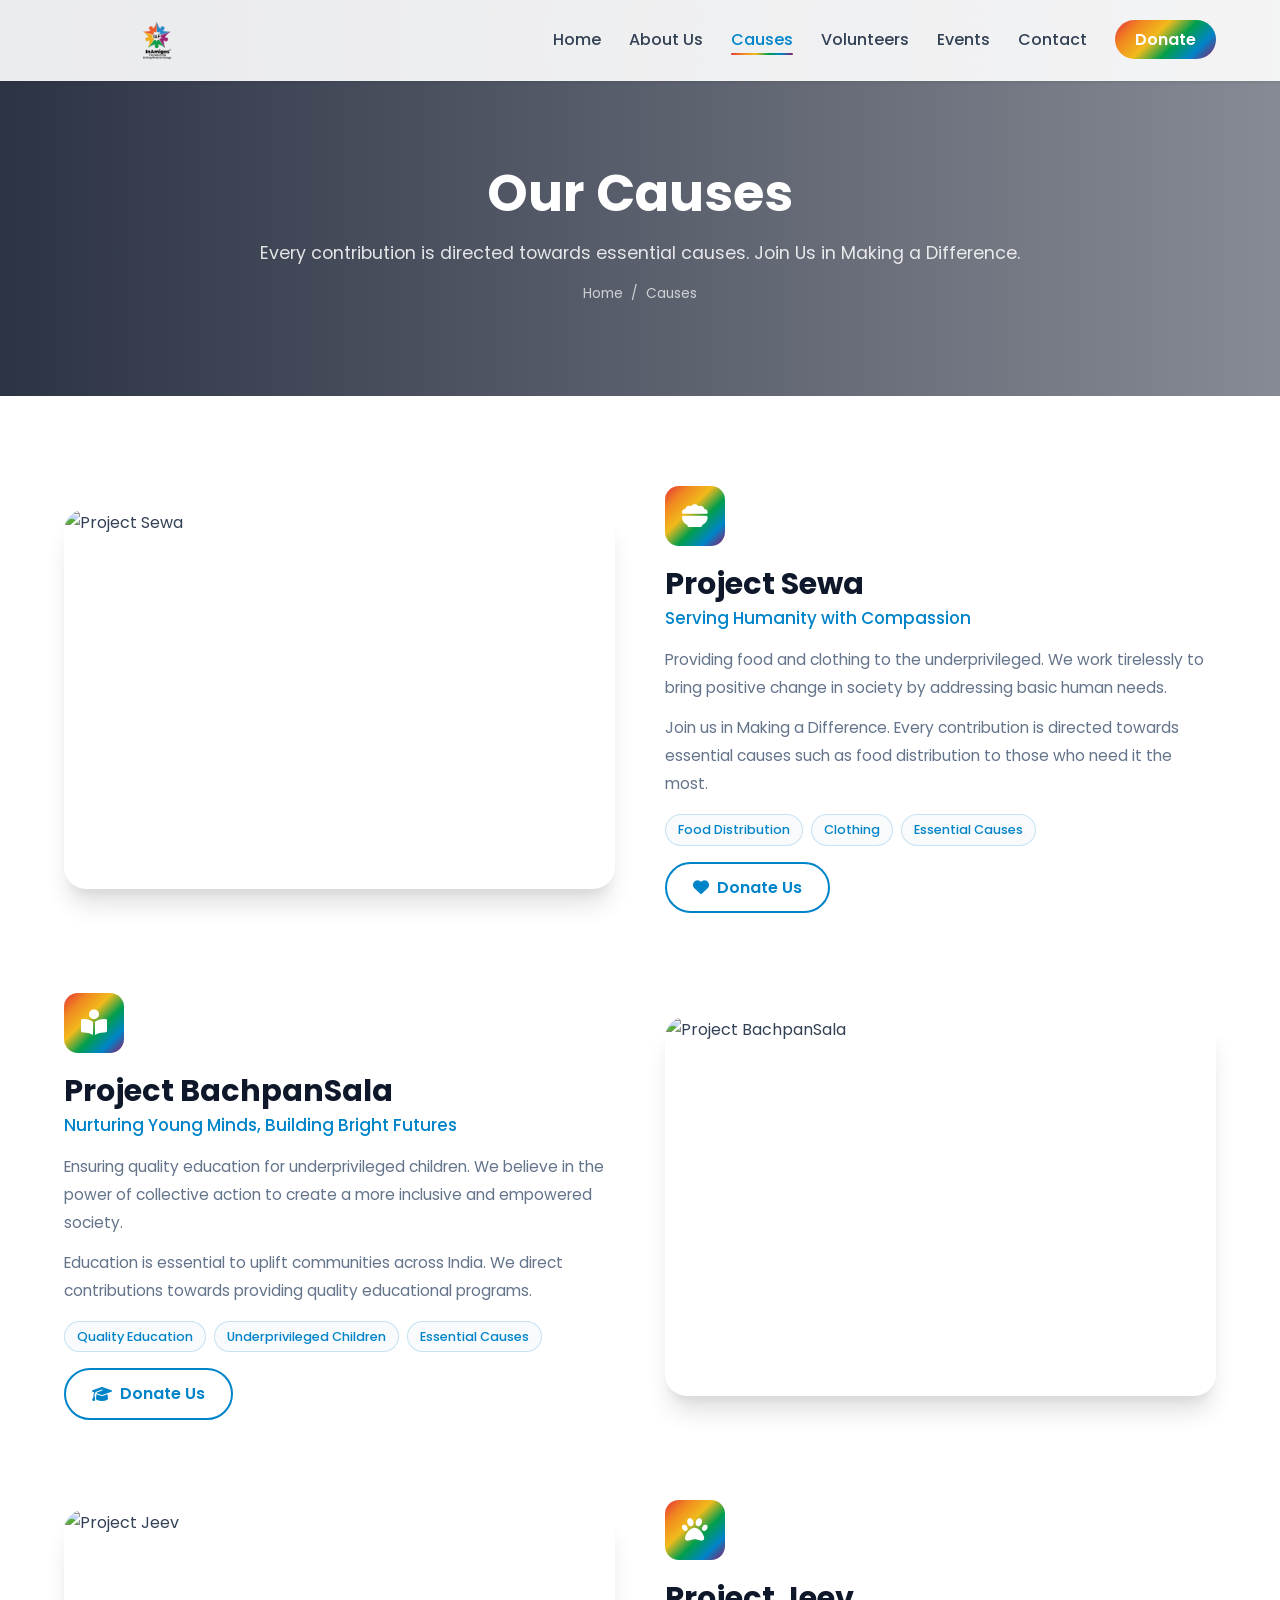
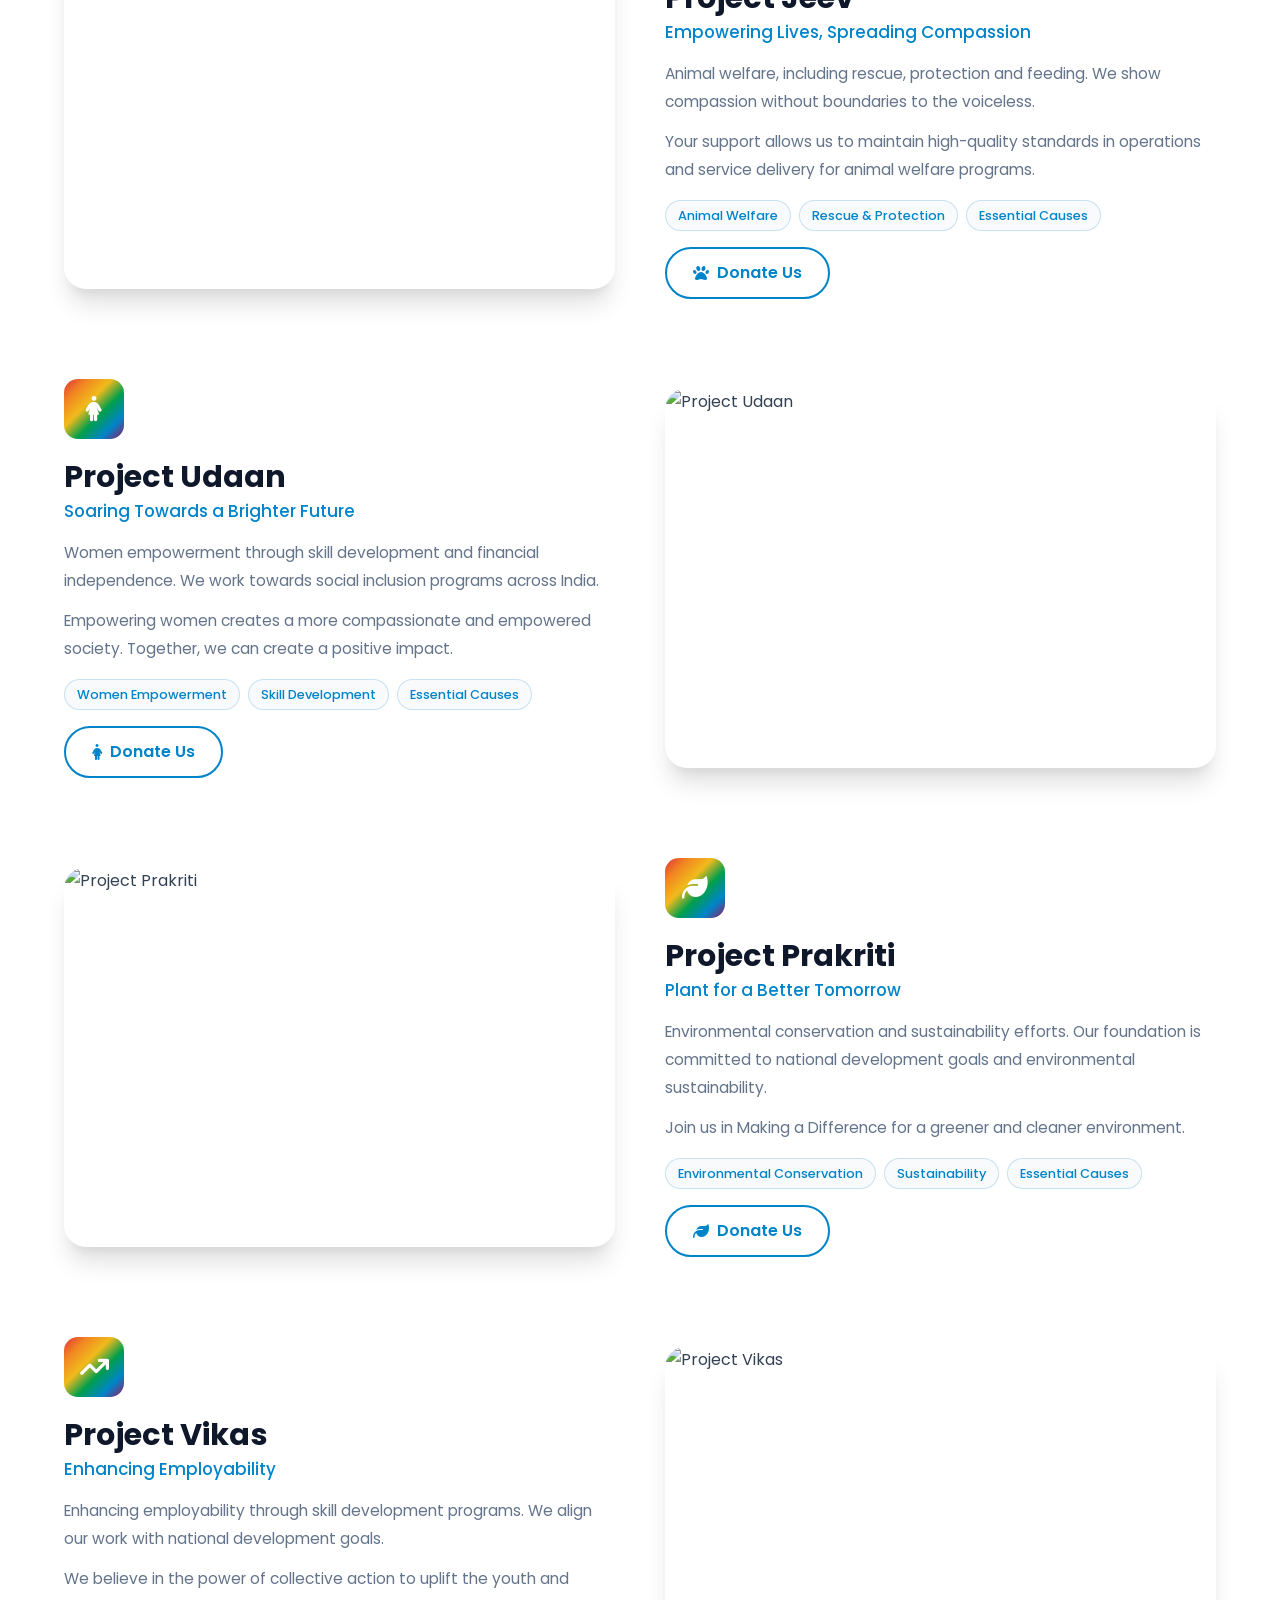
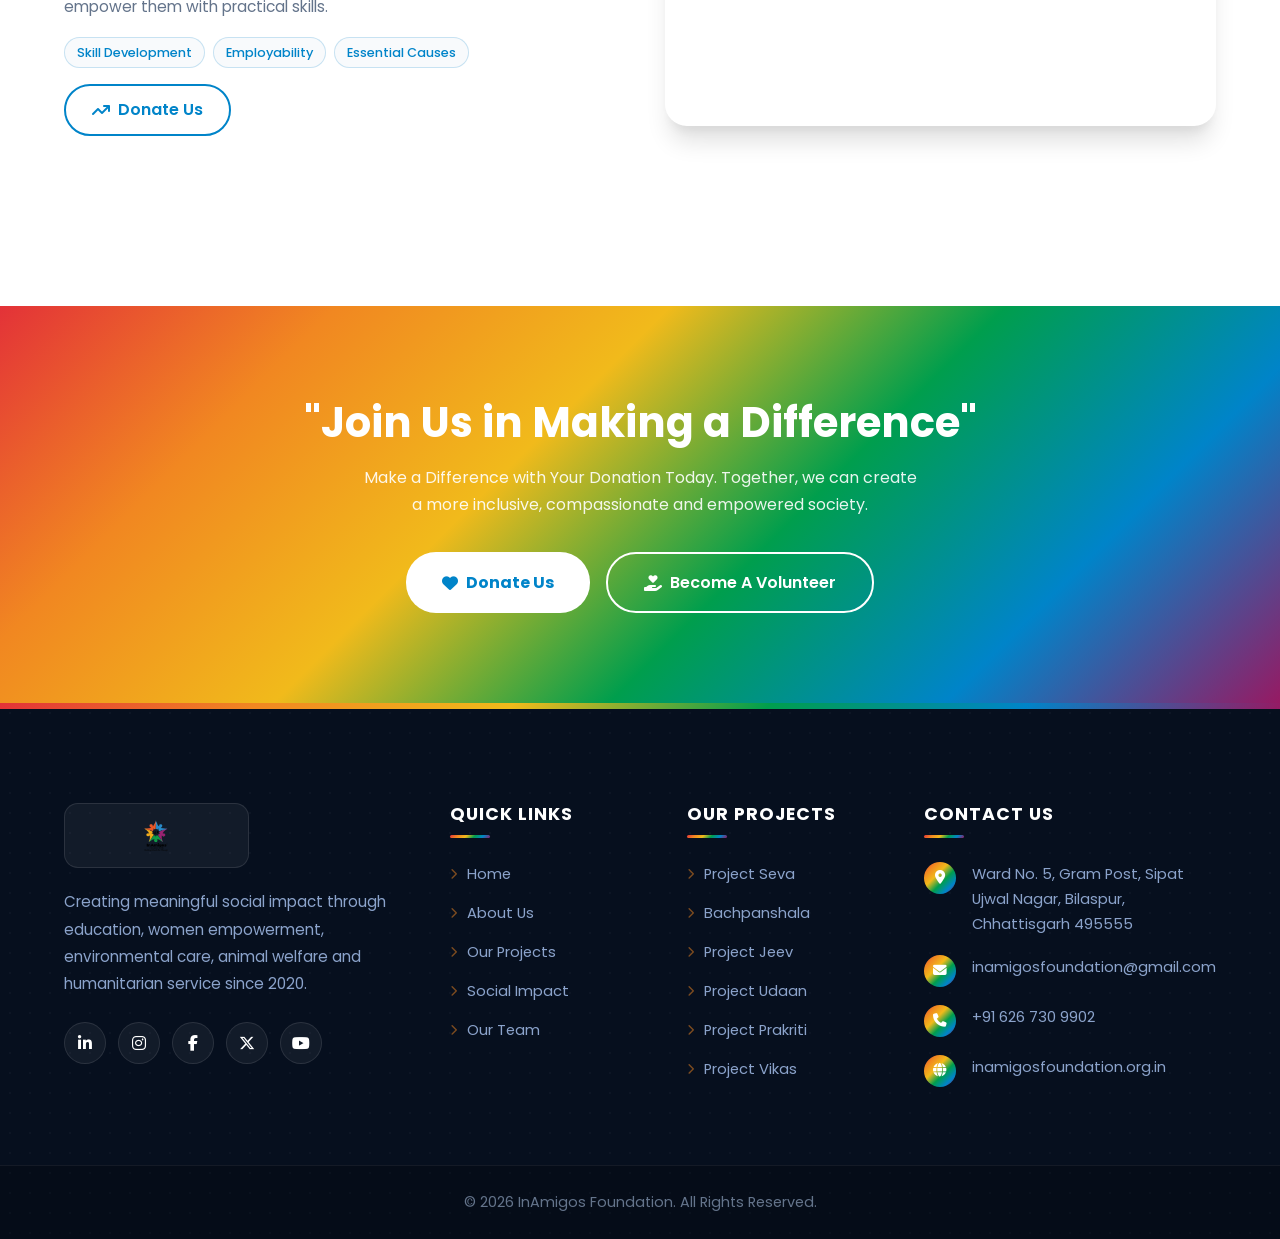
==== commit 631eb474: "feat: unique footer redesign, remove gallery, update text" ====
--- a/project/projects.html
+++ b/project/projects.html
@@ -3,8 +3,8 @@
 <head>
 <meta charset="UTF-8">
 <meta name="viewport" content="width=device-width,initial-scale=1.0">
-<meta name="description" content="Explore all 6 flagship projects of InAmigos Foundation — Seva, Bachpanshala, Jeev, Udaan, Prakriti and Vikas.">
-<title>Our Projects | InAmigos Foundation</title>
+<meta name="description" content="Explore all 6 flagship causes of InAmigos Foundation — Sewa, BachpanSala, Jeev, Udaan, Prakriti and Vikas.">
+<title>Our Causes | InAmigos Foundation</title>
 <link rel="icon" type="image/png" href="favicon.png">
 <link rel="preconnect" href="https://fonts.googleapis.com">
 <link rel="preconnect" href="https://fonts.gstatic.com" crossorigin>
@@ -23,11 +23,11 @@
 <nav class="nav-menu">
 <ul class="nav-links">
 <li><a href="index.html#home">Home</a></li>
-<li><a href="index.html#about">About</a></li>
-<li><a href="projects.html" class="active">Projects</a></li>
-<li><a href="index.html#impact">Impact</a></li>
-<li><a href="index.html#gallery">Gallery</a></li>
-<li><a href="index.html#team">Team</a></li>
+<li><a href="index.html#about">About Us</a></li>
+<li><a href="projects.html" class="active">Causes</a></li>
+<li><a href="index.html#volunteers">Volunteers</a></li>
+<li><a href="index.html#events">Events</a></li>
+
 <li><a href="index.html#contact">Contact</a></li>
 <li><a href="https://rzp.io/l/kWQ87HP" target="_blank" class="nav-donate">Donate</a></li>
 </ul>
@@ -38,12 +38,12 @@
 <!-- PAGE HEADER -->
 <section class="page-header">
 <div class="container">
-<h1>Our Initiatives</h1>
-<p>Six powerful projects. One united mission — to serve, empower and protect.</p>
+<h1>Our Causes</h1>
+<p>Every contribution is directed towards essential causes. Join Us in Making a Difference.</p>
 <div class="breadcrumb">
 <a href="index.html">Home</a>
 <span>/</span>
-<span>Projects</span>
+<span>Causes</span>
 </div>
 </div>
 </section>
@@ -52,98 +52,93 @@
 <section class="section">
 <div class="container">
 
-<!-- Seva -->
+<!-- Sewa -->
 <div id="seva" class="project-detail-row">
-<div class="project-detail-image"><img src="images/hero-seva.png" alt="Project Seva"></div>
+<div class="project-detail-image"><img src="https://images.unsplash.com/photo-1488521787991-ed7bbaae773c?auto=format&fit=crop&w=1000&q=80" alt="Project Sewa"></div>
 <div class="project-detail-text">
 <div class="project-icon-lg"><i class="fa-solid fa-bowl-food"></i></div>
-<h2>Project Seva</h2>
+<h2>Project Sewa</h2>
 <h4>Serving Humanity with Compassion</h4>
-<p>Project Seva is the heartbeat of InAmigos Foundation. We believe no individual should go to sleep hungry or lack basic clothing. Our volunteers organize large-scale food distribution drives in underserved communities, slums and shelter homes.</p>
-<p>We also conduct seasonal donation drives to provide warm clothing, blankets during winter and essential hygiene kits to those living in extreme poverty. Our mission is to preserve human dignity and provide immediate relief to the most vulnerable.</p>
+<p>Providing food and clothing to the underprivileged. We work tirelessly to bring positive change in society by addressing basic human needs.</p>
+<p>Join us in Making a Difference. Every contribution is directed towards essential causes such as food distribution to those who need it the most.</p>
 <div class="impact-tags">
 <span class="impact-tag">Food Distribution</span>
-<span class="impact-tag">Clothing Drives</span>
-<span class="impact-tag">Hygiene Kits</span>
-<span class="impact-tag">5,000+ Served Monthly</span>
-</div>
-<a href="index.html#contact" class="btn-outline-primary"><i class="fa-solid fa-heart"></i> Support Seva</a>
-</div>
-</div>
-
-<!-- Bachpanshala -->
+<span class="impact-tag">Clothing</span>
+<span class="impact-tag">Essential Causes</span>
+</div>
+<a href="https://rzp.io/l/kWQ87HP" target="_blank" class="btn-outline-primary"><i class="fa-solid fa-heart"></i> Donate Us</a>
+</div>
+</div>
+
+<!-- BachpanSala -->
 <div id="bachpanshala" class="project-detail-row reverse">
-<div class="project-detail-image"><img src="images/hero-bachpanshala.png" alt="Project Bachpanshala"></div>
+<div class="project-detail-image"><img src="https://images.unsplash.com/photo-1503676260728-1c00da094a0b?auto=format&fit=crop&w=1000&q=80" alt="Project BachpanSala"></div>
 <div class="project-detail-text">
 <div class="project-icon-lg"><i class="fa-solid fa-book-open-reader"></i></div>
-<h2>Project Bachpanshala</h2>
-<h4>Nurturing Young Minds</h4>
-<p>Education is the most powerful weapon to change the world. Under Bachpanshala, we set up free community learning centers and tutoring camps for children who cannot afford formal schooling or need extra academic support.</p>
-<p>We provide free stationery, books and regular mentorship. By focusing on holistic development — arts, sports and moral education — we build a strong foundation for every child's bright future.</p>
-<div class="impact-tags">
-<span class="impact-tag">Free Tuition</span>
-<span class="impact-tag">Books &amp; Stationery</span>
-<span class="impact-tag">Mentorship</span>
-<span class="impact-tag">2,000+ Children</span>
-</div>
-<a href="index.html#contact" class="btn-outline-primary"><i class="fa-solid fa-graduation-cap"></i> Support Bachpanshala</a>
+<h2>Project BachpanSala</h2>
+<h4>Nurturing Young Minds, Building Bright Futures</h4>
+<p>Ensuring quality education for underprivileged children. We believe in the power of collective action to create a more inclusive and empowered society.</p>
+<p>Education is essential to uplift communities across India. We direct contributions towards providing quality educational programs.</p>
+<div class="impact-tags">
+<span class="impact-tag">Quality Education</span>
+<span class="impact-tag">Underprivileged Children</span>
+<span class="impact-tag">Essential Causes</span>
+</div>
+<a href="https://rzp.io/l/kWQ87HP" target="_blank" class="btn-outline-primary"><i class="fa-solid fa-graduation-cap"></i> Donate Us</a>
 </div>
 </div>
 
 <!-- Jeev -->
 <div id="jeev" class="project-detail-row">
-<div class="project-detail-image"><img src="images/hero-jeev.png" alt="Project Jeev"></div>
+<div class="project-detail-image"><img src="https://images.unsplash.com/photo-1548767797-d8c844163c4c?auto=format&fit=crop&w=1000&q=80" alt="Project Jeev"></div>
 <div class="project-detail-text">
 <div class="project-icon-lg"><i class="fa-solid fa-paw"></i></div>
 <h2>Project Jeev</h2>
-<h4>Compassion for All Living Beings</h4>
-<p>Animals share this planet with us, yet they are often the most neglected. Project Jeev is our dedicated animal welfare initiative. We run daily feeding programs for stray dogs, cats and cows in various localities across Chhattisgarh.</p>
-<p>Beyond feeding, we participate in rescue operations for injured animals, arrange necessary medical treatments and conduct awareness campaigns to promote empathy and prevent cruelty in communities.</p>
-<div class="impact-tags">
-<span class="impact-tag">Daily Feeding</span>
-<span class="impact-tag">Rescue Operations</span>
-<span class="impact-tag">Medical Aid</span>
-<span class="impact-tag">500+ Animals Rescued</span>
-</div>
-<a href="index.html#contact" class="btn-outline-primary"><i class="fa-solid fa-paw"></i> Support Jeev</a>
+<h4>Empowering Lives, Spreading Compassion</h4>
+<p>Animal welfare, including rescue, protection and feeding. We show compassion without boundaries to the voiceless.</p>
+<p>Your support allows us to maintain high-quality standards in operations and service delivery for animal welfare programs.</p>
+<div class="impact-tags">
+<span class="impact-tag">Animal Welfare</span>
+<span class="impact-tag">Rescue & Protection</span>
+<span class="impact-tag">Essential Causes</span>
+</div>
+<a href="https://rzp.io/l/kWQ87HP" target="_blank" class="btn-outline-primary"><i class="fa-solid fa-paw"></i> Donate Us</a>
 </div>
 </div>
 
 <!-- Udaan -->
 <div id="udaan" class="project-detail-row reverse">
-<div class="project-detail-image"><img src="images/hero-udaan.png" alt="Project Udaan"></div>
+<div class="project-detail-image"><img src="https://images.unsplash.com/photo-1573164713988-8665fc963095?auto=format&fit=crop&w=1000&q=80" alt="Project Udaan"></div>
 <div class="project-detail-text">
 <div class="project-icon-lg"><i class="fa-solid fa-person-dress"></i></div>
 <h2>Project Udaan</h2>
-<h4>Soaring Towards Independence</h4>
-<p>Project Udaan focuses on empowering women from marginalized communities by providing them the tools they need to achieve financial independence and self-reliance.</p>
-<p>We organize vocational training workshops — from tailoring and handicrafts to digital literacy and computer skills. We also conduct awareness sessions on women's rights, health and hygiene, ensuring every woman has the confidence to lead.</p>
-<div class="impact-tags">
-<span class="impact-tag">Vocational Training</span>
-<span class="impact-tag">Digital Literacy</span>
-<span class="impact-tag">Women's Rights</span>
-<span class="impact-tag">1,000+ Women</span>
-</div>
-<a href="index.html#contact" class="btn-outline-primary"><i class="fa-solid fa-person-dress"></i> Support Udaan</a>
+<h4>Soaring Towards a Brighter Future</h4>
+<p>Women empowerment through skill development and financial independence. We work towards social inclusion programs across India.</p>
+<p>Empowering women creates a more compassionate and empowered society. Together, we can create a positive impact.</p>
+<div class="impact-tags">
+<span class="impact-tag">Women Empowerment</span>
+<span class="impact-tag">Skill Development</span>
+<span class="impact-tag">Essential Causes</span>
+</div>
+<a href="https://rzp.io/l/kWQ87HP" target="_blank" class="btn-outline-primary"><i class="fa-solid fa-person-dress"></i> Donate Us</a>
 </div>
 </div>
 
 <!-- Prakriti -->
 <div id="prakriti" class="project-detail-row">
-<div class="project-detail-image"><img src="images/hero-prakriti.png" alt="Project Prakriti"></div>
+<div class="project-detail-image"><img src="https://images.unsplash.com/photo-1542601906990-b4d3fb778b09?auto=format&fit=crop&w=1000&q=80" alt="Project Prakriti"></div>
 <div class="project-detail-text">
 <div class="project-icon-lg"><i class="fa-solid fa-leaf"></i></div>
 <h2>Project Prakriti</h2>
-<h4>Healing Our Planet</h4>
-<p>Environmental conservation is no longer optional — it is a necessity. Project Prakriti is our pledge to Mother Earth. We regularly organize large-scale tree plantation drives and take responsibility for their long-term survival.</p>
-<p>Our volunteers participate in cleanliness drives across public spaces, riversides and parks. We also run campaigns to reduce single-use plastic and educate youth on sustainable living practices.</p>
-<div class="impact-tags">
-<span class="impact-tag">Tree Plantation</span>
-<span class="impact-tag">Clean-up Drives</span>
-<span class="impact-tag">Plastic-Free Campaign</span>
-<span class="impact-tag">10,000+ Trees</span>
-</div>
-<a href="index.html#contact" class="btn-outline-primary"><i class="fa-solid fa-leaf"></i> Support Prakriti</a>
+<h4>Plant for a Better Tomorrow</h4>
+<p>Environmental conservation and sustainability efforts. Our foundation is committed to national development goals and environmental sustainability.</p>
+<p>Join us in Making a Difference for a greener and cleaner environment.</p>
+<div class="impact-tags">
+<span class="impact-tag">Environmental Conservation</span>
+<span class="impact-tag">Sustainability</span>
+<span class="impact-tag">Essential Causes</span>
+</div>
+<a href="https://rzp.io/l/kWQ87HP" target="_blank" class="btn-outline-primary"><i class="fa-solid fa-leaf"></i> Donate Us</a>
 </div>
 </div>
 
@@ -153,16 +148,15 @@
 <div class="project-detail-text">
 <div class="project-icon-lg"><i class="fa-solid fa-arrow-trend-up"></i></div>
 <h2>Project Vikas</h2>
-<h4>Empowering the Youth</h4>
-<p>The youth are the architects of our future. Project Vikas bridges the gap between education and employability. We offer comprehensive internship programs providing practical, hands-on experience across multiple domains.</p>
-<p>Through skill-building workshops, resume writing, interview preparation and career counseling, we have successfully onboarded over 1 Lakh+ interns — making us a top Internshala employer partner for 5+ consecutive years.</p>
-<div class="impact-tags">
-<span class="impact-tag">Internships</span>
-<span class="impact-tag">Skill Workshops</span>
-<span class="impact-tag">Career Counseling</span>
-<span class="impact-tag">1 Lakh+ Interns</span>
-</div>
-<a href="index.html#contact" class="btn-outline-primary"><i class="fa-solid fa-arrow-trend-up"></i> Support Vikas</a>
+<h4>Enhancing Employability</h4>
+<p>Enhancing employability through skill development programs. We align our work with national development goals.</p>
+<p>We believe in the power of collective action to uplift the youth and empower them with practical skills.</p>
+<div class="impact-tags">
+<span class="impact-tag">Skill Development</span>
+<span class="impact-tag">Employability</span>
+<span class="impact-tag">Essential Causes</span>
+</div>
+<a href="https://rzp.io/l/kWQ87HP" target="_blank" class="btn-outline-primary"><i class="fa-solid fa-arrow-trend-up"></i> Donate Us</a>
 </div>
 </div>
 
@@ -172,17 +166,18 @@
 <!-- CTA -->
 <section class="cta-section">
 <div class="container">
-<h2>Every Project Needs Your Support</h2>
-<p>Your donation or volunteering effort, however small, creates lasting change in someone's life.</p>
+<h2>"Join Us in Making a Difference"</h2>
+<p>Make a Difference with Your Donation Today. Together, we can create a more inclusive, compassionate and empowered society.</p>
 <div class="cta-buttons">
-<a href="https://rzp.io/l/kWQ87HP" target="_blank" class="btn btn-white btn-lg"><i class="fa-solid fa-heart"></i> Donate Now</a>
-<a href="https://forms.gle/AB4c1hLaDDmtrKGU7" target="_blank" class="btn-border btn-lg"><i class="fa-solid fa-hand-holding-heart"></i> Volunteer with Us</a>
+<a href="https://rzp.io/l/kWQ87HP" target="_blank" class="btn btn-white btn-lg"><i class="fa-solid fa-heart"></i> Donate Us</a>
+<a href="https://forms.gle/AB4c1hLaDDmtrKGU7" target="_blank" class="btn-border btn-lg"><i class="fa-solid fa-hand-holding-heart"></i> Become A Volunteer</a>
 </div>
 </div>
 </section>
 
 <!-- FOOTER -->
 <footer id="contact" class="footer">
+<div class="footer-pattern"></div>
 <div class="container">
 <div class="footer-grid">
 <div class="footer-about footer-col">
@@ -209,12 +204,12 @@
 <div class="footer-col">
 <h4>Our Projects</h4>
 <ul>
-<li><a href="#seva"><i class="fa-solid fa-bowl-food"></i>Project Seva</a></li>
-<li><a href="#bachpanshala"><i class="fa-solid fa-book-open"></i>Bachpanshala</a></li>
-<li><a href="#jeev"><i class="fa-solid fa-paw"></i>Project Jeev</a></li>
-<li><a href="#udaan"><i class="fa-solid fa-person-dress"></i>Project Udaan</a></li>
-<li><a href="#prakriti"><i class="fa-solid fa-leaf"></i>Project Prakriti</a></li>
-<li><a href="#vikas"><i class="fa-solid fa-arrow-trend-up"></i>Project Vikas</a></li>
+<li><a href="projects.html#seva"><i class="fa-solid fa-chevron-right"></i>Project Seva</a></li>
+<li><a href="projects.html#bachpanshala"><i class="fa-solid fa-chevron-right"></i>Bachpanshala</a></li>
+<li><a href="projects.html#jeev"><i class="fa-solid fa-chevron-right"></i>Project Jeev</a></li>
+<li><a href="projects.html#udaan"><i class="fa-solid fa-chevron-right"></i>Project Udaan</a></li>
+<li><a href="projects.html#prakriti"><i class="fa-solid fa-chevron-right"></i>Project Prakriti</a></li>
+<li><a href="projects.html#vikas"><i class="fa-solid fa-chevron-right"></i>Project Vikas</a></li>
 </ul>
 </div>
 <div class="footer-col">
@@ -227,7 +222,7 @@
 </div>
 </div>
 <div class="footer-bottom">
-<div class="container"><p>&copy; 2026 InAmigos Foundation | Uniting Minds for A Change 🌟 | All Rights Reserved</p></div>
+<div class="container"><p>&copy; 2026 InAmigos Foundation. All Rights Reserved.</p></div>
 </div>
 </footer>
 
--- a/project/style.css
+++ b/project/style.css
@@ -199,22 +199,27 @@
 .btn-border{background:transparent;border:2px solid var(--white);color:var(--white);display:inline-flex;align-items:center;gap:8px;padding:15px 36px;border-radius:var(--r-xl);font-weight:600;font-size:1rem;transition:var(--ease)}
 .btn-border:hover{background:var(--white);color:var(--primary)}
 
-/* === FOOTER === */
-.footer{background:var(--dark);color:#94a3b8;padding-top:70px}
-.footer-grid{display:grid;grid-template-columns:2fr 1fr 1fr 1fr;gap:40px;margin-bottom:50px}
-.footer-logo-img{height:52px;width:auto;background:var(--white);padding:8px 10px;border-radius:var(--r-sm);margin-bottom:16px;object-fit:contain}
-.footer-about p{font-size:.91rem;color:#64748b;line-height:1.8}
-.footer-col h4{color:var(--white);font-size:.97rem;margin-bottom:18px;padding-bottom:10px;position:relative}
-.footer-col h4::after{content:'';position:absolute;bottom:0;left:0;width:34px;height:3px;background:var(--grad);border-radius:3px}
-.footer-col ul li{margin-bottom:10px}
-.footer-col ul a{color:#64748b;font-size:.88rem;transition:var(--ease);display:flex;align-items:center;gap:8px}
-.footer-col ul a:hover{color:var(--primary);padding-left:4px}
-.footer-contact-item{display:flex;gap:10px;margin-bottom:12px;font-size:.88rem;color:#64748b}
-.footer-contact-item i{color:var(--primary);margin-top:3px;flex-shrink:0}
-.social-row{display:flex;gap:10px;margin-top:16px}
-.social-row a{width:36px;height:36px;border-radius:50%;background:rgba(255,255,255,.08);display:flex;align-items:center;justify-content:center;color:var(--white);font-size:.9rem;transition:var(--ease)}
-.social-row a:hover{background:var(--primary);transform:translateY(-3px)}
-.footer-bottom{border-top:1px solid rgba(255,255,255,.07);padding:18px 0;text-align:center;font-size:.86rem;color:#475569}
+/* === UNIQUE FOOTER DESIGN === */
+.footer{position:relative;background:#060f1e;color:#94a3b8;padding-top:100px;overflow:hidden}
+.footer::before{content:'';position:absolute;top:0;left:0;width:100%;height:6px;background:var(--grad)}
+.footer-pattern{position:absolute;top:0;left:0;width:100%;height:100%;opacity:0.03;background-image:radial-gradient(var(--white) 1px, transparent 1px);background-size:20px 20px;pointer-events:none}
+.footer-grid{display:grid;grid-template-columns:1.8fr 1fr 1fr 1.2fr;gap:50px;margin-bottom:60px;position:relative;z-index:2}
+.footer-logo-img{height:65px;width:auto;background:rgba(255,255,255,0.05);padding:10px 14px;border-radius:var(--r-md);margin-bottom:20px;object-fit:contain;border:1px solid rgba(255,255,255,0.1);transition:var(--ease)}
+.footer-logo-img:hover{background:rgba(255,255,255,0.1);border-color:rgba(255,255,255,0.2)}
+.footer-about p{font-size:.95rem;color:#8ba3cb;line-height:1.8;margin-bottom:24px}
+.footer-col h4{color:var(--white);font-size:1.1rem;margin-bottom:24px;padding-bottom:12px;position:relative;text-transform:uppercase;letter-spacing:1px}
+.footer-col h4::after{content:'';position:absolute;bottom:0;left:0;width:40px;height:3px;background:var(--grad);border-radius:3px}
+.footer-col ul li{margin-bottom:14px}
+.footer-col ul a{color:#8ba3cb;font-size:.92rem;transition:var(--ease);display:flex;align-items:center;gap:10px}
+.footer-col ul a i{color:var(--orange);font-size:0.7rem;opacity:0.5;transition:var(--ease)}
+.footer-col ul a:hover{color:var(--white);transform:translateX(6px)}
+.footer-col ul a:hover i{opacity:1;transform:scale(1.2)}
+.footer-contact-item{display:flex;gap:16px;margin-bottom:18px;font-size:.92rem;color:#8ba3cb;align-items:flex-start}
+.footer-contact-item i{color:var(--white);background:var(--grad);width:32px;height:32px;display:flex;align-items:center;justify-content:center;border-radius:50%;flex-shrink:0;font-size:0.85rem}
+.social-row{display:flex;gap:12px}
+.social-row a{width:42px;height:42px;border-radius:50%;background:rgba(255,255,255,.05);border:1px solid rgba(255,255,255,.1);display:flex;align-items:center;justify-content:center;color:var(--white);font-size:1rem;transition:var(--ease)}
+.social-row a:hover{background:var(--grad);border-color:transparent;transform:translateY(-5px);box-shadow:0 10px 20px rgba(0,0,0,0.3)}
+.footer-bottom{position:relative;z-index:2;border-top:1px solid rgba(255,255,255,.06);background:rgba(0,0,0,0.2);padding:24px 0;text-align:center;font-size:.9rem;color:#64748b}
 
 /* === PROJECTS PAGE === */
 .page-header{background:var(--overlay),url('https://images.unsplash.com/photo-1593113514676-59008ac5049b?auto=format&fit=crop&w=2000&q=80') center/cover;padding:160px 0 90px;text-align:center;color:var(--white)}
